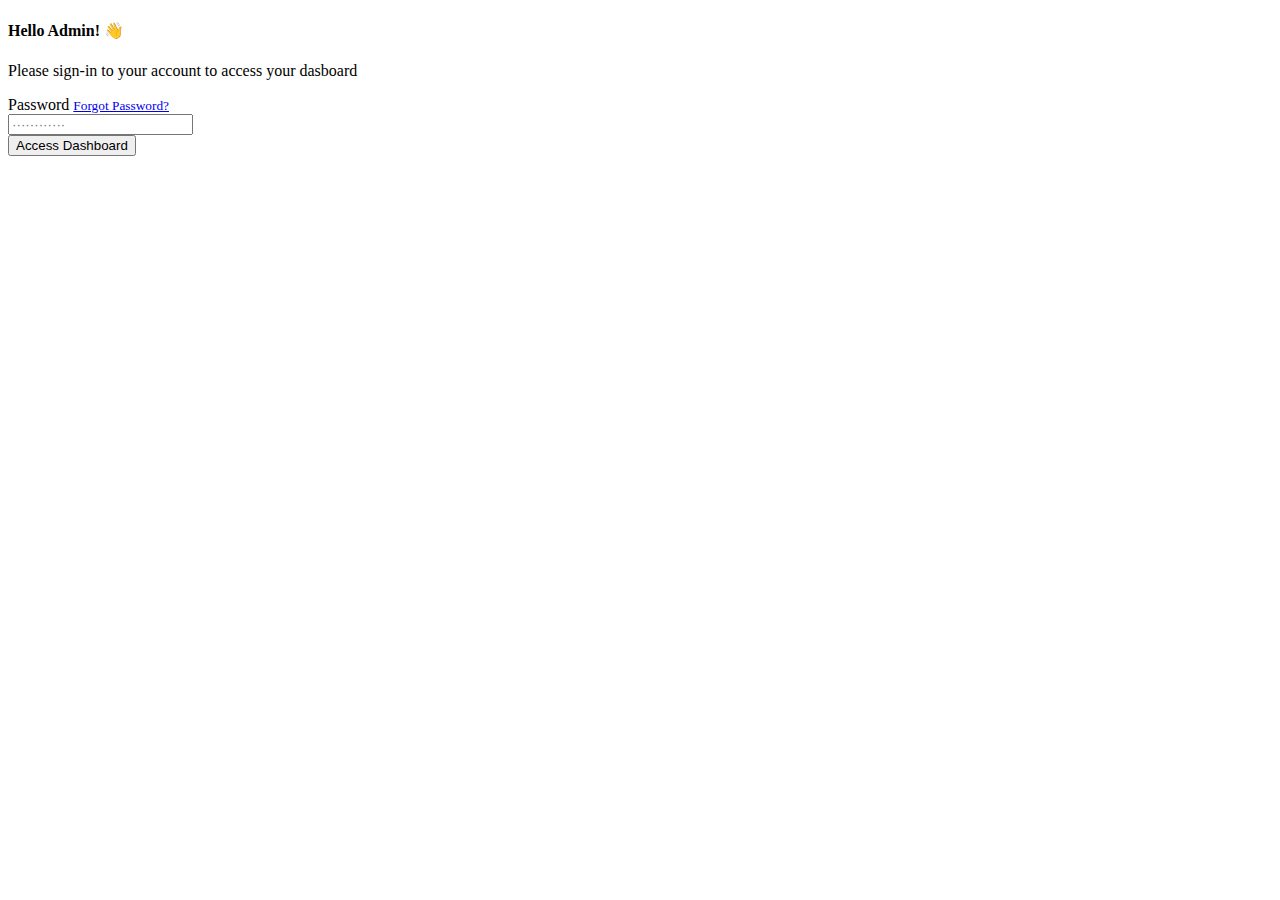
==== admin/dashboard.html @ 88a41751 "Added Admin Folder" ====
<!DOCTYPE html>
<html
  lang="en"
  class="light-style layout-menu-fixed"
  dir="ltr"
  data-theme="theme-default"
  data-assets-path="../assets/"
  data-template="vertical-menu-template-free"
>
  <head>
    <meta charset="utf-8" />
    <meta
      name="viewport"
      content="width=device-width, initial-scale=1.0, user-scalable=no, minimum-scale=1.0, maximum-scale=1.0"
    />

    <meta http-equiv="Cache-Control" content="no-cache, no-store, must-revalidate" />
    <meta http-equiv="Pragma" content="no-cache" />
    <meta http-equiv="Expires" content="0" />

    <title>Admin DashBoard | Omobaadebanjofoundation</title>

    <meta name="description" content="" />

    <!-- favicon -->
     <link rel="shortcut icon" href="favicon.ico" type="image/x-icon">

    <!-- Fonts -->
    <link rel="preconnect" href="https://fonts.googleapis.com" />
    <link rel="preconnect" href="https://fonts.gstatic.com" crossorigin />
    <link
      href="https://fonts.googleapis.com/css2?family=Public+Sans:ital,wght@0,300;0,400;0,500;0,600;0,700;1,300;1,400;1,500;1,600;1,700&display=swap"
      rel="stylesheet"
    />

    <!-- Icons. Uncomment required icon fonts -->
    <link rel="stylesheet" href="../assets/vendor/fonts/boxicons.css" />

    <!-- Core CSS -->
    <link rel="stylesheet" href="../assets/vendor/css/core.css" class="template-customizer-core-css" />
    <link rel="stylesheet" href="../assets/vendor/css/theme-default.css" class="template-customizer-theme-css" />
    <link rel="stylesheet" href="../assets/css/demo.css" />

    <!-- Vendors CSS -->
    <link rel="stylesheet" href="../assets/vendor/libs/perfect-scrollbar/perfect-scrollbar.css" />

    <link rel="stylesheet" href="../assets/vendor/libs/apex-charts/apex-charts.css" />

    <!-- Page CSS -->

    <!-- Helpers -->
    <script src="../assets/vendor/js/helpers.js"></script>
    <script src="../assets/js/config.js"></script>
    <!-- fontawesome -->
    <link rel="stylesheet" href="https://cdnjs.cloudflare.com/ajax/libs/font-awesome/6.6.0/css/all.min.css" integrity="sha512-Kc323vGBEqzTmouAECnVceyQqyqdsSiqLQISBL29aUW4U/M7pSPA/gEUZQqv1cwx4OnYxTxve5UMg5GT6L4JJg==" crossorigin="anonymous" referrerpolicy="no-referrer" />
  </head>

  <body>
    <!-- Layout wrapper -->
    <div class="layout-wrapper layout-content-navbar">
      <div class="layout-container">
        <!-- Menu -->

        <aside id="layout-menu" class="layout-menu menu-vertical menu bg-menu-theme">
          <div class="app-brand demo">
              <a href="index.html" class="app-brand-link">
                <i class="fa-solid fa-user-tie fs-4 mr-2"></i>
              <span class="app-brand-text demo menu-text fw-bolder ms-2">Admin</span>
            </a>

            <a href="javascript:void(0);" class="layout-menu-toggle menu-link text-large ms-auto d-block d-xl-none">
              <i class="bx bx-chevron-left bx-sm align-middle"></i>
            </a>
          </div>

          <div class="menu-inner-shadow"></div>

          <ul class="menu-inner py-1">
            <!-- Dashboard -->
            <li class="menu-item active">
              <a href="index.html" class="menu-link">
                <i class="menu-icon tf-icons bx bx-home-circle"></i>
                <div data-i18n="Analytics">Dashboard</div>
              </a>
            </li>

            <!-- Layouts -->
            <li class="menu-header small text-uppercase"><span class="menu-header-text">Applicants Data</span></li>
            <li class="menu-item">
              <a href="javascript:void(0);" class="menu-link menu-toggle">
                <i class="fa-solid fa-school menu-icon tf-icons"></i>
                <div data-i18n="Layouts">Sectors</div>
              </a>

              <ul class="menu-sub">
                <li class="menu-item">
                  <a href="./sectors/animal-rearing.html" class="menu-link">
                    <div data-i18n="Without menu">Animal Rearing</div>
                  </a>
                </li>
                <li class="menu-item">
                  <a href="./sectors/health.html" class="menu-link">
                    <div data-i18n="Without navbar">Health</div>
                  </a>
                </li>
                <li class="menu-item">
                  <a href="./sectors/plant-production.html" class="menu-link">
                    <div data-i18n="Container">Plant Production</div>
                  </a>
                </li>
                <li class="menu-item">
                  <a href="./sectors/post-graduate.html" class="menu-link">
                    <div data-i18n="Fluid">Postgraduate</div>
                  </a>
                </li>
                <li class="menu-item">
                  <a href="./sectors/primary.html" class="menu-link">
                    <div data-i18n="Fluid">Primary</div>
                  </a>
                </li>
                <li class="menu-item">
                  <a href="./sectors/secondary.html" class="menu-link">
                    <div data-i18n="Fluid">Secondary</div>
                  </a>
                </li>
                <li class="menu-item">
                  <a href="./sectors/ss3-coaching.html" class="menu-link">
                    <div data-i18n="Fluid">Ss3 coaching</div>
                  </a>
                </li>
                <li class="menu-item">
                  <a href="./sectors/university.html" class="menu-link">
                    <div data-i18n="Fluid">University</div>
                  </a>
                </li>
                <li class="menu-item">
                  <a href="./sectors/women-empowerement.html" class="menu-link">
                    <div data-i18n="Blank">Women Empowerement</div>
                  </a>
                </li>
              </ul>
            </li>
          </ul>
        </aside>
        <!-- / Menu -->

        <!-- Layout container -->
        <div class="layout-page">
          <!-- Navbar -->

          <nav
            class="layout-navbar container-xxl navbar navbar-expand-xl navbar-detached align-items-center bg-navbar-theme"
            id="layout-navbar"
          >
            <div class="layout-menu-toggle navbar-nav align-items-xl-center me-3 me-xl-0 d-xl-none">
              <a class="nav-item nav-link px-0 me-xl-4" href="javascript:void(0)">
                <i class="bx bx-menu bx-sm"></i>
              </a>
            </div>

            <div class="navbar-nav-right d-flex align-items-center" id="navbar-collapse">
              <!-- Search -->
              <div class="navbar-nav align-items-center">
                <div class="nav-item d-flex align-items-center">
                  <i class="bx bx-search fs-4 lh-0"></i>
                  <input
                    type="text"
                    class="form-control border-0 shadow-none"
                    placeholder="Search..."
                    aria-label="Search..."
                  />
                </div>
              </div>
              <!-- /Search -->

              <ul class="navbar-nav flex-row align-items-center ms-auto">
                <!-- User -->
                <li class="nav-item navbar-dropdown dropdown-user dropdown">
                  <a class="nav-link dropdown-toggle hide-arrow" href="javascript:void(0);" data-bs-toggle="dropdown">
                    <div class="avatar avatar-online">
                      <img src="../assets/img/avatars/1.png" alt class="w-px-40 h-auto rounded-circle" />
                    </div>
                  </a>
                  <ul class="dropdown-menu dropdown-menu-end">
                    <li>
                      <a class="dropdown-item" href="#">
                        <div class="d-flex">
                          <div class="flex-shrink-0 me-3">
                            <div class="avatar avatar-online">
                              <img src="../assets/img/avatars/1.png" alt class="w-px-40 h-auto rounded-circle" />
                            </div>
                          </div>
                          <div class="flex-grow-1">
                            <span class="fw-semibold d-block">John Doe</span>
                            <small class="text-muted">Admin</small>
                          </div>
                        </div>
                      </a>
                    </li>
                    <li>
                      <div class="dropdown-divider"></div>
                    </li>
                    <li>
                      <a class="dropdown-item" href="/login.html">
                        <i class="bx bx-power-off me-2"></i>
                        <span class="align-middle">Log Out</span>
                      </a>
                    </li>
                  </ul>
                </li>
                <!--/ User -->
              </ul>
            </div>
          </nav>

          <!-- / Navbar -->

          <!-- Content wrapper -->
          <div class="content-wrapper">
            <!-- Content -->
             <!-- alert -->
            <div
            class="bs-toast toast fade hide bg-primary"
            id="toast-alert"
            role="alert"
            aria-live="assertive"
            aria-atomic="true"
          >
            <div class="toast-header">
              <i class="bx bx-bell me-2"></i>
              <div class="me-auto fw-semibold">From DashBoard</div>
              <small>Now</small>
              <button type="button" class="btn-close" data-bs-dismiss="toast" aria-label="Close"></button>
            </div>
            <div class="toast-body">
              Check The left side of the dashboard. There, you will see a dropdown - 'Sectors' on the menu. Click on the dropdown and view the applicants data under your preferred sector.
            </div>
          </div>
          <!-- alert end -->
            <div class="container-xxl flex-grow-1 container-p-y">
              <div class="row">
                <div class="col-lg-8 mb-4 order-0">
                  <div class="card">
                    <div class="d-flex align-items-end row">
                      <div class="col-sm-7">
                        <div class="card-body">
                          <h5 class="card-title text-primary">Welcome Admin! 😃</h5>
                          <p class="mb-4">
                            Here is your <span class="fw-bold">Dashboard</span>. You can check all form data filled by the applicants from here. Do not loose your admin password.
                          </p>

                          <a href="javascript:;" class="btn btn-sm btn-outline-primary" onclick="document.getElementById('toast-alert').classList.add('show')">View Applicants Data</a>
                          <a href="javascript:;" class="btn btn-sm btn-outline-primary" onclick="window.location.reload()">Refresh Dashboard</a>
                        </div>
                      </div>
                      <div class="col-sm-5 text-center text-sm-left">
                        <div class="card-body pb-0 px-0 px-md-4">
                          <img
                            src="../assets/img/illustrations/man-with-laptop-light.png"
                            height="140"
                            alt="View Badge User"
                            data-app-dark-img="illustrations/man-with-laptop-dark.png"
                            data-app-light-img="illustrations/man-with-laptop-light.png"
                          />
                        </div>
                      </div>
                    </div>
                  </div>
                </div>

                <div class="col-lg-4 col-md-4 order-1">
                  <div class="row">
                    <div class="col-lg-6 col-md-12 col-6 mb-4">
                      <div class="card">
                        <div class="card-body">
                          <div class="card-title d-flex align-items-start justify-content-between">
                            <div class="avatar flex-shrink-0">
                                <i class="fa-solid fa-database fs-3 text-success"></i>
                            </div>

                          </div>
                          <span class="fw-semibold d-block mb-1">Postgraduate</span>
                          <h3 class="card-title mb-2" id="no-applicants-postgraduate"></h3>
                          <small class="text-success fw-semibold"><i class="bx bx-up-arrow-alt"></i> No of applicants</small>
                        </div>
                      </div>
                    </div>
                    <div class="col-lg-6 col-md-12 col-6 mb-4">
                      <div class="card">
                        <div class="card-body">
                          <div class="card-title d-flex align-items-start justify-content-between">
                            <div class="avatar flex-shrink-0">
                                <i class="fa-solid fa-database fs-3 text-primary"></i>
                            </div>

                          </div>
                          <span>University</span>
                          <h3 class="card-title text-nowrap mb-1" id="no-applicants-university"></h3>
                          <small class="text-success fw-semibold"><i class="bx bx-up-arrow-alt"></i> No of applicants</small>
                        </div>
                      </div>
                    </div>
                  </div>
                </div>
                <div class="col-12 col-md-8 col-lg-4 order-3 order-md-2">
                  <div class="row">
                    <div class="col-6 mb-4">
                      <div class="card">
                        <div class="card-body w-auto">
                          <div class="card-title d-flex align-items-start justify-content-between">
                            <div class="avatar flex-shrink-0">
                                <i class="fa-solid fa-database fs-3 text-warning"></i>
                            </div>

                          </div>
                          <span class="d-block mb-1 w-auto">Women Empowerement</span>
                          <h3 class="card-title text-nowrap mb-2" id="no-applicants-women"></h3>
                          <small class="text-success fw-semibold"><i class="bx bx-up-arrow-alt"></i> No of applicants</small>
                        </div>
                      </div>
                    </div>
                    <!-- start card -->
                    <div class="col-6 mb-4">
                      <div class="card">
                        <div class="card-body">
                          <div class="card-title d-flex align-items-start justify-content-between">
                            <div class="avatar flex-shrink-0">
                                <i class="fa-solid fa-database fs-3 text-info"></i>
                            </div>

                          </div>
                          <span class="fw-semibold d-block mb-1">Health</span>
                          <h3 class="card-title mb-2" id="no-applicants-health"></h3>
                          <small class="text-success fw-semibold"><i class="bx bx-up-arrow-alt"></i> No of applicants</small>
                        </div>
                      </div>
                    </div>
                    <!-- end card -->
              </div>

            </div>

            <!-- / Content -->
            <div class="content-backdrop fade"></div>
          </div>
          <!-- Content wrapper -->

          <!-- Bootstrap Dark Table -->
          <div class="card">
            <h5 class="card-header">No of Applicants / Sector</h5>
            <div class="table-responsive text-nowrap">
              <table class="table table-dark">
                <thead>
                  <tr>
                    <th>Sector</th>
                    <th>No. of Applicants</th>
                    <th>Actions</th>
                  </tr>
                </thead>
                <tbody class="table-border-bottom-0">
                  <tr>
                    <td><i class="fa-solid fa-paw"></i>  <strong>Animal Rearing</strong></td>
                    <td id="table-no-animal"></td>
                    <td>
                      <div class="dropdown">
                        <button type="button" class="btn p-0 dropdown-toggle hide-arrow" data-bs-toggle="dropdown">
                          <i class="bx bx-dots-vertical-rounded"></i>
                        </button>
                        <div class="dropdown-menu">
                          <a class="dropdown-item" href="./sectors/animal-rearing.html"
                            ><i class="bx bx-eye-alt me-1"></i> View</a
                          >
                        </div>
                      </div>
                    </td>
                  </tr>
                  <tr>
                    <td><i class="fa-solid fa-notes-medical"></i>  <strong>Health</strong></td>
                    <td id="table-no-health"></td>
                    <td>
                      <div class="dropdown">
                        <button type="button" class="btn p-0 dropdown-toggle hide-arrow" data-bs-toggle="dropdown">
                          <i class="bx bx-dots-vertical-rounded"></i>
                        </button>
                        <div class="dropdown-menu">
                          <a class="dropdown-item" href="./sectors/health.html"
                            ><i class="bx bx-eye-alt me-1"></i> View</a
                          >
                        </div>
                      </div>
                    </td>
                  </tr>
                  <tr>
                    <td><i class="fa-solid fa-notes-medical"></i>  <strong>Plant Production</strong></td>
                    <td id="table-no-plant"></td>
                    <td>
                      <div class="dropdown">
                        <button type="button" class="btn p-0 dropdown-toggle hide-arrow" data-bs-toggle="dropdown">
                          <i class="bx bx-dots-vertical-rounded"></i>
                        </button>
                        <div class="dropdown-menu">
                          <a class="dropdown-item" href="./sectors/plant-production.html"
                            ><i class="bx bx-eye-alt me-1"></i> View</a
                          >
                        </div>
                      </div>
                    </td>
                  </tr>
                  <tr>
                    <td><i class="fa-solid fa-graduation-cap"></i>  <strong>Post Graduate</strong></td>
                    <td id="table-no-post-graduate"></td>
                    <td>
                      <div class="dropdown">
                        <button type="button" class="btn p-0 dropdown-toggle hide-arrow" data-bs-toggle="dropdown">
                          <i class="bx bx-dots-vertical-rounded"></i>
                        </button>
                        <div class="dropdown-menu">
                          <a class="dropdown-item" href="./sectors/post-graduate.html"
                            ><i class="bx bx-eye-alt me-1"></i> View</a
                          >
                        </div>
                      </div>
                    </td>
                  </tr>
                  <tr>
                    <td><i class="fa-solid fa-children"></i>  <strong>Primary</strong></td>
                    <td id="table-no-primary"></td>
                    <td>
                      <div class="dropdown">
                        <button type="button" class="btn p-0 dropdown-toggle hide-arrow" data-bs-toggle="dropdown">
                          <i class="bx bx-dots-vertical-rounded"></i>
                        </button>
                        <div class="dropdown-menu">
                          <a class="dropdown-item" href="./sectors/primary.html"
                            ><i class="bx bx-eye-alt me-1"></i> View</a
                          >
                        </div>
                      </div>
                    </td>
                  </tr>
                  <tr>
                    <td><i class="fa-brands fa-black-tie"></i>  <strong>Secondary</strong></td>
                    <td id="table-no-secondary"></td>
                    <td>
                      <div class="dropdown">
                        <button type="button" class="btn p-0 dropdown-toggle hide-arrow" data-bs-toggle="dropdown">
                          <i class="bx bx-dots-vertical-rounded"></i>
                        </button>
                        <div class="dropdown-menu">
                          <a class="dropdown-item" href="./sectors/secondary.html"
                            ><i class="bx bx-eye-alt me-1"></i> View</a
                          >
                        </div>
                      </div>
                    </td>
                  </tr>
                  <tr>
                    <td><i class="fa-solid fa-chalkboard-user"></i>  <strong>ss3 Coaching</strong></td>
                    <td id="table-no-ss3"></td>
                    <td>
                      <div class="dropdown">
                        <button type="button" class="btn p-0 dropdown-toggle hide-arrow" data-bs-toggle="dropdown">
                          <i class="bx bx-dots-vertical-rounded"></i>
                        </button>
                        <div class="dropdown-menu">
                          <a class="dropdown-item" href="./sectors/ss3-coaching.html"
                            ><i class="bx bx-eye-alt me-1"></i> View</a
                          >
                        </div>
                      </div>
                    </td>
                  </tr>
                  <tr>
                    <td><i class="fa-brands fa-google-scholar"></i>  <strong>University</strong></td>
                    <td id="table-no-university"></td>
                    <td>
                      <div class="dropdown">
                        <button type="button" class="btn p-0 dropdown-toggle hide-arrow" data-bs-toggle="dropdown">
                          <i class="bx bx-dots-vertical-rounded"></i>
                        </button>
                        <div class="dropdown-menu">
                          <a class="dropdown-item" href="./sectors/university.html"
                            ><i class="bx bx-eye-alt me-1"></i> View</a
                          >
                        </div>
                      </div>
                    </td>
                  </tr>
                  <tr>
                    <td><i class="fa-solid fa-venus"></i>  <strong>Women Empowerement</strong></td>
                    <td id="table-no-women"></td>
                    <td>
                      <div class="dropdown">
                        <button type="button" class="btn p-0 dropdown-toggle hide-arrow" data-bs-toggle="dropdown">
                          <i class="bx bx-dots-vertical-rounded"></i>
                        </button>
                        <div class="dropdown-menu">
                          <a class="dropdown-item" href="./sectors/women-empowerement.html"
                            ><i class="bx bx-eye-alt me-1"></i> View</a
                          >
                        </div>
                      </div>
                    </td>
                  </tr>
                </tbody>
              </table>
            </div>
          </div>
          <!--/ Bootstrap Dark Table -->


              <!-- Responsive Table -->
              <!-- <div class="card">
                <h5 class="card-header">All Applicants</h5>
                <div class="table-responsive text-nowrap">
                  <table class="table">
                    <thead>
                      <tr class="text-nowrap">
                        <th>#</th>
                        <th>Name</th>
                        <th>Phone No</th>
                        <th>Address</th>
                        <th>Sector</th>
                        <th>Next of Kin</th>
                        <th>Instituition</th>
                        <th>Age</th>
                        <th>Reason for Application</th>
                        <th>Next of kin contact</th>
                      </tr>
                    </thead>
                    <tbody>
                      <tr>
                        <th scope="row">1</th>
                        <td>Table cell</td>
                        <td>Table cell</td>
                        <td>Table cell</td>
                        <td>Table cell</td>
                        <td>Table cell</td>
                        <td>Table cell</td>
                        <td>Table cell</td>
                        <td>Table cell</td>
                        <td>Table cell</td>
                      </tr>
                      <tr>
                        <th scope="row">2</th>
                        <td>Table cell</td>
                        <td>Table cell</td>
                        <td>Table cell</td>
                        <td>Table cell</td>
                        <td>Table cell</td>
                        <td>Table cell</td>
                        <td>Table cell</td>
                        <td>Table cell</td>
                        <td>Table cell</td>
                      </tr>
                      <tr>
                        <th scope="row">3</th>
                        <td>Table cell</td>
                        <td>Table cell</td>
                        <td>Table cell</td>
                        <td>Table cell</td>
                        <td>Table cell</td>
                        <td>Table cell</td>
                        <td>Table cell</td>
                        <td>Table cell</td>
                        <td>Table cell</td>
                      </tr>
                    </tbody>
                  </table>
                </div>
              </div> -->
              <!--/ Responsive Table -->
        </div>
        <!-- / Layout page -->

      </div>


      <!-- Overlay -->
      <div class="layout-overlay layout-menu-toggle"></div>
    </div>
    <!-- / Layout wrapper -->

    <!-- Core JS -->
    <!-- build:js assets/vendor/js/core.js -->
    <script src="../assets/vendor/libs/jquery/jquery.js"></script>
    <script src="../assets/vendor/libs/popper/popper.js"></script>
    <script src="../assets/vendor/js/bootstrap.js"></script>
    <script src="../assets/vendor/libs/perfect-scrollbar/perfect-scrollbar.js"></script>

    <script src="../assets/vendor/js/menu.js"></script>
    <!-- endbuild -->

    <!-- Vendors JS -->
    <script src="../assets/vendor/libs/apex-charts/apexcharts.js"></script>

    <!-- Main JS -->
    <script src="../assets/js/main.js"></script>

    <!-- Page JS -->
    <script src="../assets/js/dashboards-analytics.js"></script>

    <script async defer src="https://buttons.github.io/buttons.js"></script>
  </body>
<script>
    // authenticate
        window.onload = function() {

            const fetchNo = async (url,id) => {
                fetch(url, {
                    method: 'GET',
                    cache: 'no-cache',
                }).then(
                    res => {
                        return res.json()
                    }
                ).then(
                    json => {
                        document.getElementById(id).innerHTML = json.length
                    }
                ).catch(
                    err => console.error('error: ', console.log(err.message))
                )
            }

            // updare all dash no
            fetchNo('https://wonderchildforkids.com/oa-foundation/postgraduate/fetch_users.php','no-applicants-postgraduate')
            fetchNo('https://wonderchildforkids.com/oa-foundation/university/fetch_users.php','no-applicants-university')
            fetchNo('https://wonderchildforkids.com/oa-foundation/womenempowerment/fetch_users.php','no-applicants-women')
            fetchNo('https://wonderchildforkids.com/oa-foundation/health/fetch_users.php','no-applicants-health')

            // update all table no
            fetchNo('https://wonderchildforkids.com/oa-foundation/postgraduate/fetch_users.php','table-no-post-graduate')
            fetchNo('https://wonderchildforkids.com/oa-foundation/plantproduction/fetch_users.php','table-no-plant')
            fetchNo('https://wonderchildforkids.com/oa-foundation/health/fetch_users.php','table-no-health')
            fetchNo('https://wonderchildforkids.com/oa-foundation/animalrearing/fetch_users.php', 'table-no-animal')
            fetchNo('https://wonderchildforkids.com/oa-foundation/university/fetch_users.php','table-no-university')
            fetchNo('https://wonderchildforkids.com/oa-foundation/ss3coaching/fetch_users.php', 'table-no-ss3')
            fetchNo('https://wonderchildforkids.com/oa-foundation/secondary/fetch_users.php','table-no-secondary')
            fetchNo('https://wonderchildforkids.com/oa-foundation/primary/fetch_users.php','table-no-primary')
            fetchNo('https://wonderchildforkids.com/oa-foundation/womenempowerment/fetch_users.php', 'table-no-women')

            // get token with expiry
            function getItemWithExpiry(key) {
            const itemStr = localStorage.getItem(key);

            if (!itemStr) {
                return null;
            }

            const item = JSON.parse(itemStr);
            const now = new Date();

            // Check if the item has expired
            if (now.getTime() > item.expiry) {
                localStorage.removeItem(key); // Remove expired item
                return null;
            }

            return item.value;
            }

            const isAuthenticated = getItemWithExpiry('isAuthenticated');

        if (!isAuthenticated) {
            alert("Access denied. Please log in.");
            window.location.href = "login.html"; // Redirect to login if not authenticated
        }
        };
  </script>
</html>
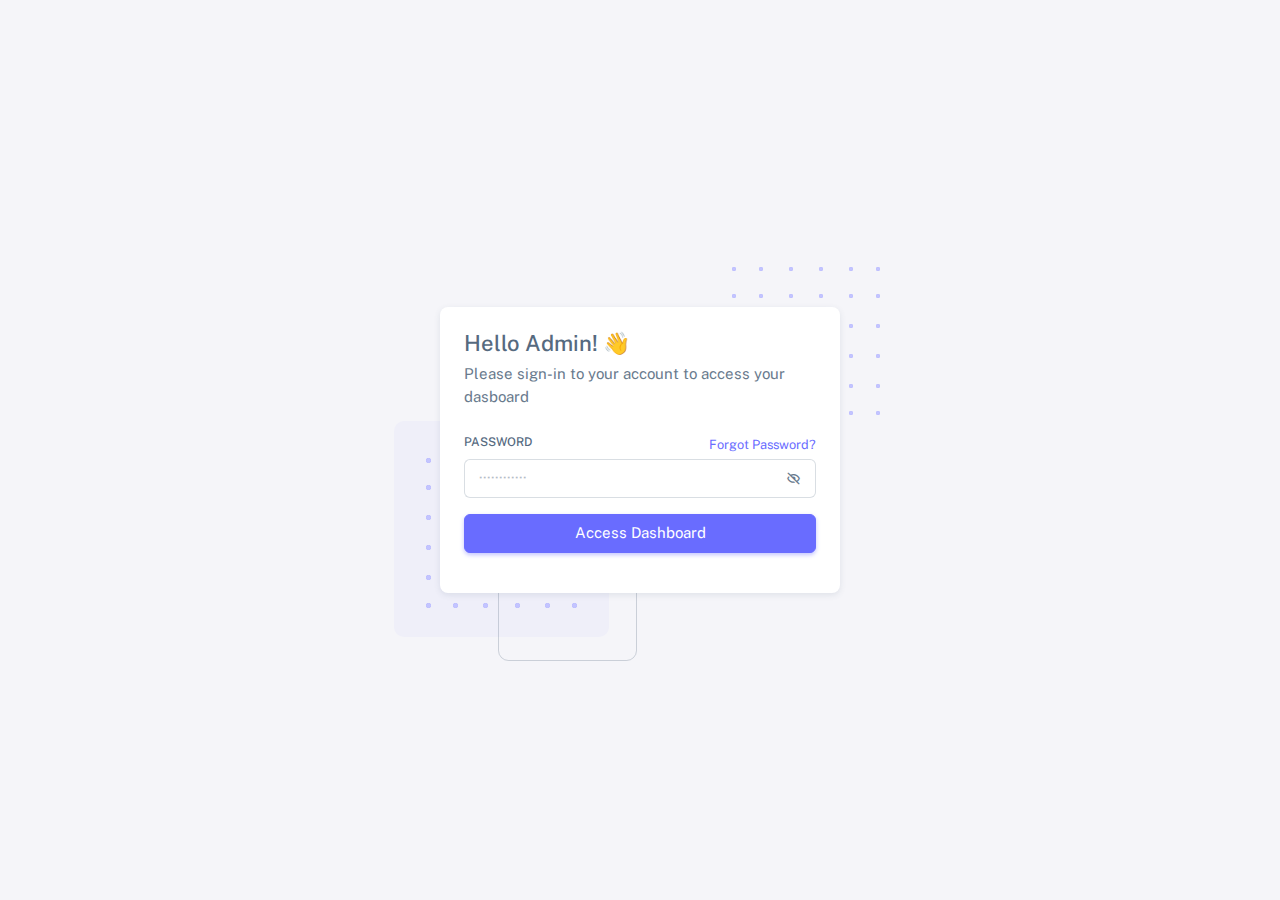
==== commit 2dbad82c: "corrected avatar directory" ====
--- a/admin/dashboard.html
+++ b/admin/dashboard.html
@@ -34,23 +34,23 @@
     />
 
     <!-- Icons. Uncomment required icon fonts -->
-    <link rel="stylesheet" href="../assets/vendor/fonts/boxicons.css" />
+    <link rel="stylesheet" href="./assets/vendor/fonts/boxicons.css" />
 
     <!-- Core CSS -->
-    <link rel="stylesheet" href="../assets/vendor/css/core.css" class="template-customizer-core-css" />
-    <link rel="stylesheet" href="../assets/vendor/css/theme-default.css" class="template-customizer-theme-css" />
-    <link rel="stylesheet" href="../assets/css/demo.css" />
+    <link rel="stylesheet" href="./assets/vendor/css/core.css" class="template-customizer-core-css" />
+    <link rel="stylesheet" href="./assets/vendor/css/theme-default.css" class="template-customizer-theme-css" />
+    <link rel="stylesheet" href="./assets/css/demo.css" />
 
     <!-- Vendors CSS -->
-    <link rel="stylesheet" href="../assets/vendor/libs/perfect-scrollbar/perfect-scrollbar.css" />
-
-    <link rel="stylesheet" href="../assets/vendor/libs/apex-charts/apex-charts.css" />
+    <link rel="stylesheet" href="./assets/vendor/libs/perfect-scrollbar/perfect-scrollbar.css" />
+
+    <link rel="stylesheet" href="./assets/vendor/libs/apex-charts/apex-charts.css" />
 
     <!-- Page CSS -->
 
     <!-- Helpers -->
-    <script src="../assets/vendor/js/helpers.js"></script>
-    <script src="../assets/js/config.js"></script>
+    <script src="./assets/vendor/js/helpers.js"></script>
+    <script src="./assets/js/config.js"></script>
     <!-- fontawesome -->
     <link rel="stylesheet" href="https://cdnjs.cloudflare.com/ajax/libs/font-awesome/6.6.0/css/all.min.css" integrity="sha512-Kc323vGBEqzTmouAECnVceyQqyqdsSiqLQISBL29aUW4U/M7pSPA/gEUZQqv1cwx4OnYxTxve5UMg5GT6L4JJg==" crossorigin="anonymous" referrerpolicy="no-referrer" />
   </head>
@@ -187,7 +187,7 @@
                         <div class="d-flex">
                           <div class="flex-shrink-0 me-3">
                             <div class="avatar avatar-online">
-                              <img src="../assets/img/avatars/1.png" alt class="w-px-40 h-auto rounded-circle" />
+                              <img src="./assets/img/avatars/1.png" alt class="w-px-40 h-auto rounded-circle" />
                             </div>
                           </div>
                           <div class="flex-grow-1">
@@ -256,7 +256,7 @@
                       <div class="col-sm-5 text-center text-sm-left">
                         <div class="card-body pb-0 px-0 px-md-4">
                           <img
-                            src="../assets/img/illustrations/man-with-laptop-light.png"
+                            src="./assets/img/illustrations/man-with-laptop-light.png"
                             height="140"
                             alt="View Badge User"
                             data-app-dark-img="illustrations/man-with-laptop-dark.png"
@@ -583,22 +583,22 @@
 
     <!-- Core JS -->
     <!-- build:js assets/vendor/js/core.js -->
-    <script src="../assets/vendor/libs/jquery/jquery.js"></script>
-    <script src="../assets/vendor/libs/popper/popper.js"></script>
-    <script src="../assets/vendor/js/bootstrap.js"></script>
-    <script src="../assets/vendor/libs/perfect-scrollbar/perfect-scrollbar.js"></script>
-
-    <script src="../assets/vendor/js/menu.js"></script>
+    <script src="./assets/vendor/libs/jquery/jquery.js"></script>
+    <script src="./assets/vendor/libs/popper/popper.js"></script>
+    <script src="./assets/vendor/js/bootstrap.js"></script>
+    <script src="./assets/vendor/libs/perfect-scrollbar/perfect-scrollbar.js"></script>
+
+    <script src="./assets/vendor/js/menu.js"></script>
     <!-- endbuild -->
 
     <!-- Vendors JS -->
-    <script src="../assets/vendor/libs/apex-charts/apexcharts.js"></script>
+    <script src="./assets/vendor/libs/apex-charts/apexcharts.js"></script>
 
     <!-- Main JS -->
-    <script src="../assets/js/main.js"></script>
+    <script src="./assets/js/main.js"></script>
 
     <!-- Page JS -->
-    <script src="../assets/js/dashboards-analytics.js"></script>
+    <script src="./assets/js/dashboards-analytics.js"></script>
 
     <script async defer src="https://buttons.github.io/buttons.js"></script>
   </body>
--- a/admin/assets/vendor/css/core.css
+++ b/admin/assets/vendor/css/core.css
@@ -0,0 +1,16643 @@
+@charset "UTF-8";
+:root {
+  --bs-blue: #007bff;
+  --bs-indigo: #6610f2;
+  --bs-purple: #696cff;
+  --bs-pink: #e83e8c;
+  --bs-red: #ff3e1d;
+  --bs-orange: #fd7e14;
+  --bs-yellow: #ffab00;
+  --bs-green: #71dd37;
+  --bs-teal: #20c997;
+  --bs-cyan: #03c3ec;
+  --bs-white: #fff;
+  --bs-gray: rgba(67, 89, 113, 0.6);
+  --bs-gray-dark: rgba(67, 89, 113, 0.8);
+  --bs-gray-25: rgba(67, 89, 113, 0.025);
+  --bs-gray-50: rgba(67, 89, 113, 0.05);
+  --bs-primary: #696cff;
+  --bs-secondary: #8592a3;
+  --bs-success: #71dd37;
+  --bs-info: #03c3ec;
+  --bs-warning: #ffab00;
+  --bs-danger: #ff3e1d;
+  --bs-light: #fcfdfd;
+  --bs-dark: #233446;
+  --bs-gray: rgba(67, 89, 113, 0.1);
+  --bs-primary-rgb: 105, 108, 255;
+  --bs-secondary-rgb: 133, 146, 163;
+  --bs-success-rgb: 113, 221, 55;
+  --bs-info-rgb: 3, 195, 236;
+  --bs-warning-rgb: 255, 171, 0;
+  --bs-danger-rgb: 255, 62, 29;
+  --bs-light-rgb: 252, 253, 253;
+  --bs-dark-rgb: 35, 52, 70;
+  --bs-gray-rgb: 67, 89, 113;
+  --bs-white-rgb: 255, 255, 255;
+  --bs-black-rgb: 67, 89, 113;
+  --bs-body-color-rgb: 105, 122, 141;
+  --bs-body-bg-rgb: 245, 245, 249;
+  --bs-font-sans-serif: "Public Sans", -apple-system, BlinkMacSystemFont, "Segoe UI", "Oxygen", "Ubuntu", "Cantarell", "Fira Sans", "Droid Sans", "Helvetica Neue", sans-serif;
+  --bs-font-monospace: "SFMono-Regular", Menlo, Monaco, Consolas, "Liberation Mono", "Courier New", monospace;
+  --bs-gradient: linear-gradient(180deg, rgba(255, 255, 255, 0.15), rgba(255, 255, 255, 0));
+  --bs-root-font-size: 16px;
+  --bs-body-font-family: var(--bs-font-sans-serif);
+  --bs-body-font-size: 0.9375rem;
+  --bs-body-font-weight: 400;
+  --bs-body-line-height: 1.53;
+  --bs-body-color: #697a8d;
+  --bs-body-bg: #f5f5f9;
+}
+
+*,
+*::before,
+*::after {
+  box-sizing: border-box;
+}
+
+:root {
+  font-size: var(--bs-root-font-size);
+}
+@media (prefers-reduced-motion: no-preference) {
+  :root {
+    scroll-behavior: smooth;
+  }
+}
+
+body {
+  margin: 0;
+  font-family: var(--bs-body-font-family);
+  font-size: var(--bs-body-font-size);
+  font-weight: var(--bs-body-font-weight);
+  line-height: var(--bs-body-line-height);
+  color: var(--bs-body-color);
+  text-align: var(--bs-body-text-align);
+  background-color: var(--bs-body-bg);
+  -webkit-text-size-adjust: 100%;
+  -webkit-tap-highlight-color: rgba(67, 89, 113, 0);
+}
+
+hr {
+  margin: 1rem 0;
+  color: #d9dee3;
+  background-color: currentColor;
+  border: 0;
+  opacity: 1;
+}
+
+hr:not([size]) {
+  height: 1px;
+}
+
+h6, .h6, h5, .h5, h4, .h4, h3, .h3, h2, .h2, h1, .h1 {
+  margin-top: 0;
+  margin-bottom: 1rem;
+  font-weight: 500;
+  line-height: 1.1;
+  color: #566a7f;
+}
+
+h1, .h1 {
+  font-size: calc(1.3625rem + 1.35vw);
+}
+@media (min-width: 1200px) {
+  h1, .h1 {
+    font-size: 2.375rem;
+  }
+}
+
+h2, .h2 {
+  font-size: calc(1.325rem + 0.9vw);
+}
+@media (min-width: 1200px) {
+  h2, .h2 {
+    font-size: 2rem;
+  }
+}
+
+h3, .h3 {
+  font-size: calc(1.2875rem + 0.45vw);
+}
+@media (min-width: 1200px) {
+  h3, .h3 {
+    font-size: 1.625rem;
+  }
+}
+
+h4, .h4 {
+  font-size: calc(1.2625rem + 0.15vw);
+}
+@media (min-width: 1200px) {
+  h4, .h4 {
+    font-size: 1.375rem;
+  }
+}
+
+h5, .h5 {
+  font-size: 1.125rem;
+}
+
+h6, .h6 {
+  font-size: 0.9375rem;
+}
+
+p {
+  margin-top: 0;
+  margin-bottom: 1rem;
+}
+
+abbr[title],
+abbr[data-bs-original-title] {
+  -webkit-text-decoration: underline dotted;
+          text-decoration: underline dotted;
+  cursor: help;
+  -webkit-text-decoration-skip-ink: none;
+          text-decoration-skip-ink: none;
+}
+
+address {
+  margin-bottom: 1rem;
+  font-style: normal;
+  line-height: inherit;
+}
+
+ol,
+ul {
+  padding-left: 2rem;
+}
+
+ol,
+ul,
+dl {
+  margin-top: 0;
+  margin-bottom: 1rem;
+}
+
+ol ol,
+ul ul,
+ol ul,
+ul ol {
+  margin-bottom: 0;
+}
+
+dt {
+  font-weight: 700;
+}
+
+dd {
+  margin-bottom: 0.5rem;
+  margin-left: 0;
+}
+
+blockquote {
+  margin: 0 0 1rem;
+}
+
+b,
+strong {
+  font-weight: 900;
+}
+
+small, .small {
+  font-size: 85%;
+}
+
+mark, .mark {
+  padding: 0.2em;
+  background-color: #fcf8e3;
+}
+
+sub,
+sup {
+  position: relative;
+  font-size: 0.75em;
+  line-height: 0;
+  vertical-align: baseline;
+}
+
+sub {
+  bottom: -0.25em;
+}
+
+sup {
+  top: -0.5em;
+}
+
+a {
+  color: #696cff;
+  text-decoration: none;
+}
+a:hover {
+  color: #5f61e6;
+}
+
+a:not([href]):not([class]), a:not([href]):not([class]):hover {
+  color: inherit;
+  text-decoration: none;
+}
+
+pre,
+code,
+kbd,
+samp {
+  font-family: var(--bs-font-monospace);
+  font-size: 1em;
+  direction: ltr /* rtl:ignore */;
+  unicode-bidi: bidi-override;
+}
+
+pre {
+  display: block;
+  margin-top: 0;
+  margin-bottom: 1rem;
+  overflow: auto;
+  font-size: 85%;
+}
+pre code {
+  font-size: inherit;
+  color: inherit;
+  word-break: normal;
+}
+
+code {
+  font-size: 85%;
+  color: #e83e8c;
+  word-wrap: break-word;
+}
+a > code {
+  color: inherit;
+}
+
+kbd {
+  padding: 0.2rem 0.4rem;
+  font-size: 85%;
+  color: #fff;
+  background-color: rgba(67, 89, 113, 0.9);
+  border-radius: 0.25rem;
+}
+kbd kbd {
+  padding: 0;
+  font-size: 1em;
+  font-weight: 700;
+}
+
+figure {
+  margin: 0 0 1rem;
+}
+
+img,
+svg {
+  vertical-align: middle;
+}
+
+table {
+  caption-side: bottom;
+  border-collapse: collapse;
+}
+
+caption {
+  padding-top: 0.625rem;
+  padding-bottom: 0.625rem;
+  color: #a1acb8;
+  text-align: left;
+}
+
+th {
+  font-weight: 600;
+  text-align: inherit;
+  text-align: -webkit-match-parent;
+}
+
+thead,
+tbody,
+tfoot,
+tr,
+td,
+th {
+  border-color: inherit;
+  border-style: solid;
+  border-width: 0;
+}
+
+label {
+  display: inline-block;
+}
+
+button {
+  border-radius: 0;
+}
+
+button:focus:not(:focus-visible) {
+  outline: 0;
+}
+
+input,
+button,
+select,
+optgroup,
+textarea {
+  margin: 0;
+  font-family: inherit;
+  font-size: inherit;
+  line-height: inherit;
+}
+
+button,
+select {
+  text-transform: none;
+}
+
+[role=button] {
+  cursor: pointer;
+}
+
+select {
+  word-wrap: normal;
+}
+select:disabled {
+  opacity: 1;
+}
+
+[list]::-webkit-calendar-picker-indicator {
+  display: none;
+}
+
+button,
+[type=button],
+[type=reset],
+[type=submit] {
+  -webkit-appearance: button;
+}
+button:not(:disabled),
+[type=button]:not(:disabled),
+[type=reset]:not(:disabled),
+[type=submit]:not(:disabled) {
+  cursor: pointer;
+}
+
+::-moz-focus-inner {
+  padding: 0;
+  border-style: none;
+}
+
+textarea {
+  resize: vertical;
+}
+
+fieldset {
+  min-width: 0;
+  padding: 0;
+  margin: 0;
+  border: 0;
+}
+
+legend {
+  float: left;
+  width: 100%;
+  padding: 0;
+  margin-bottom: 0.5rem;
+  font-size: calc(1.275rem + 0.3vw);
+  line-height: inherit;
+}
+@media (min-width: 1200px) {
+  legend {
+    font-size: 1.5rem;
+  }
+}
+legend + * {
+  clear: left;
+}
+
+::-webkit-datetime-edit-fields-wrapper,
+::-webkit-datetime-edit-text,
+::-webkit-datetime-edit-minute,
+::-webkit-datetime-edit-hour-field,
+::-webkit-datetime-edit-day-field,
+::-webkit-datetime-edit-month-field,
+::-webkit-datetime-edit-year-field {
+  padding: 0;
+}
+
+::-webkit-inner-spin-button {
+  height: auto;
+}
+
+[type=search] {
+  outline-offset: -2px;
+  -webkit-appearance: textfield;
+}
+
+/* rtl:raw:
+[type="tel"],
+[type="url"],
+[type="email"],
+[type="number"] {
+  direction: ltr;
+}
+*/
+::-webkit-search-decoration {
+  -webkit-appearance: none;
+}
+
+::-webkit-color-swatch-wrapper {
+  padding: 0;
+}
+
+::file-selector-button {
+  font: inherit;
+}
+
+::-webkit-file-upload-button {
+  font: inherit;
+  -webkit-appearance: button;
+}
+
+output {
+  display: inline-block;
+}
+
+iframe {
+  border: 0;
+}
+
+summary {
+  display: list-item;
+  cursor: pointer;
+}
+
+progress {
+  vertical-align: baseline;
+}
+
+[hidden] {
+  display: none !important;
+}
+
+.lead {
+  font-size: 1.0546875rem;
+  font-weight: 400;
+}
+
+.display-1 {
+  font-size: calc(1.525rem + 3.3vw);
+  font-weight: 500;
+  line-height: 1.1;
+}
+@media (min-width: 1200px) {
+  .display-1 {
+    font-size: 4rem;
+  }
+}
+
+.display-2 {
+  font-size: calc(1.475rem + 2.7vw);
+  font-weight: 500;
+  line-height: 1.1;
+}
+@media (min-width: 1200px) {
+  .display-2 {
+    font-size: 3.5rem;
+  }
+}
+
+.display-3 {
+  font-size: calc(1.425rem + 2.1vw);
+  font-weight: 500;
+  line-height: 1.1;
+}
+@media (min-width: 1200px) {
+  .display-3 {
+    font-size: 3rem;
+  }
+}
+
+.display-4 {
+  font-size: calc(1.375rem + 1.5vw);
+  font-weight: 500;
+  line-height: 1.1;
+}
+@media (min-width: 1200px) {
+  .display-4 {
+    font-size: 2.5rem;
+  }
+}
+
+.display-5 {
+  font-size: calc(1.325rem + 0.9vw);
+  font-weight: 500;
+  line-height: 1.1;
+}
+@media (min-width: 1200px) {
+  .display-5 {
+    font-size: 2rem;
+  }
+}
+
+.display-6 {
+  font-size: calc(1.275rem + 0.3vw);
+  font-weight: 500;
+  line-height: 1.1;
+}
+@media (min-width: 1200px) {
+  .display-6 {
+    font-size: 1.5rem;
+  }
+}
+
+.list-unstyled {
+  padding-left: 0;
+  list-style: none;
+}
+
+.list-inline {
+  padding-left: 0;
+  list-style: none;
+}
+
+.list-inline-item {
+  display: inline-block;
+}
+.list-inline-item:not(:last-child) {
+  margin-right: 0.5rem;
+}
+
+.initialism {
+  font-size: 85%;
+  text-transform: uppercase;
+}
+
+.blockquote {
+  margin-bottom: 1rem;
+  font-size: 1.0546875rem;
+}
+.blockquote > :last-child {
+  margin-bottom: 0;
+}
+
+.blockquote-footer {
+  margin-top: -1rem;
+  margin-bottom: 1rem;
+  font-size: 85%;
+  color: rgba(67, 89, 113, 0.6);
+}
+.blockquote-footer::before {
+  content: "— ";
+}
+
+.img-fluid {
+  max-width: 100%;
+  height: auto;
+}
+
+.img-thumbnail {
+  padding: 0;
+  background-color: transparent;
+  border: 0px solid rgba(67, 89, 113, 0.3);
+  border-radius: 0px;
+  max-width: 100%;
+  height: auto;
+}
+
+.figure {
+  display: inline-block;
+}
+
+.figure-img {
+  margin-bottom: 0.5rem;
+  line-height: 1;
+}
+
+.figure-caption {
+  font-size: 85%;
+  color: #a1acb8;
+}
+
+.container,
+.container-fluid,
+.container-xxl,
+.container-xl,
+.container-lg,
+.container-md,
+.container-sm {
+  width: 100%;
+  padding-right: var(--bs-gutter-x, 1.625rem);
+  padding-left: var(--bs-gutter-x, 1.625rem);
+  margin-right: auto;
+  margin-left: auto;
+}
+
+@media (min-width: 576px) {
+  .container-sm, .container {
+    max-width: 540px;
+  }
+}
+@media (min-width: 768px) {
+  .container-md, .container-sm, .container {
+    max-width: 720px;
+  }
+}
+@media (min-width: 992px) {
+  .container-lg, .container-md, .container-sm, .container {
+    max-width: 960px;
+  }
+}
+@media (min-width: 1200px) {
+  .container-xl, .container-lg, .container-md, .container-sm, .container {
+    max-width: 1140px;
+  }
+}
+@media (min-width: 1400px) {
+  .container-xxl, .container-xl, .container-lg, .container-md, .container-sm, .container {
+    max-width: 1440px;
+  }
+}
+.row {
+  --bs-gutter-x: 1.625rem;
+  --bs-gutter-y: 0;
+  display: flex;
+  flex-wrap: wrap;
+  margin-top: calc(-1 * var(--bs-gutter-y));
+  margin-right: calc(-0.5 * var(--bs-gutter-x));
+  margin-left: calc(-0.5 * var(--bs-gutter-x));
+}
+.row > * {
+  flex-shrink: 0;
+  width: 100%;
+  max-width: 100%;
+  padding-right: calc(var(--bs-gutter-x) * 0.5);
+  padding-left: calc(var(--bs-gutter-x) * 0.5);
+  margin-top: var(--bs-gutter-y);
+}
+
+.col {
+  flex: 1 0 0%;
+}
+
+.row-cols-auto > * {
+  flex: 0 0 auto;
+  width: auto;
+}
+
+.row-cols-1 > * {
+  flex: 0 0 auto;
+  width: 100%;
+}
+
+.row-cols-2 > * {
+  flex: 0 0 auto;
+  width: 50%;
+}
+
+.row-cols-3 > * {
+  flex: 0 0 auto;
+  width: 33.3333333333%;
+}
+
+.row-cols-4 > * {
+  flex: 0 0 auto;
+  width: 25%;
+}
+
+.row-cols-5 > * {
+  flex: 0 0 auto;
+  width: 20%;
+}
+
+.row-cols-6 > * {
+  flex: 0 0 auto;
+  width: 16.6666666667%;
+}
+
+.col-auto {
+  flex: 0 0 auto;
+  width: auto;
+}
+
+.col-1 {
+  flex: 0 0 auto;
+  width: 8.33333333%;
+}
+
+.col-2 {
+  flex: 0 0 auto;
+  width: 16.66666667%;
+}
+
+.col-3 {
+  flex: 0 0 auto;
+  width: 25%;
+}
+
+.col-4 {
+  flex: 0 0 auto;
+  width: 33.33333333%;
+}
+
+.col-5 {
+  flex: 0 0 auto;
+  width: 41.66666667%;
+}
+
+.col-6 {
+  flex: 0 0 auto;
+  width: 50%;
+}
+
+.col-7 {
+  flex: 0 0 auto;
+  width: 58.33333333%;
+}
+
+.col-8 {
+  flex: 0 0 auto;
+  width: 66.66666667%;
+}
+
+.col-9 {
+  flex: 0 0 auto;
+  width: 75%;
+}
+
+.col-10 {
+  flex: 0 0 auto;
+  width: 83.33333333%;
+}
+
+.col-11 {
+  flex: 0 0 auto;
+  width: 91.66666667%;
+}
+
+.col-12 {
+  flex: 0 0 auto;
+  width: 100%;
+}
+
+.offset-1 {
+  margin-left: 8.33333333%;
+}
+
+.offset-2 {
+  margin-left: 16.66666667%;
+}
+
+.offset-3 {
+  margin-left: 25%;
+}
+
+.offset-4 {
+  margin-left: 33.33333333%;
+}
+
+.offset-5 {
+  margin-left: 41.66666667%;
+}
+
+.offset-6 {
+  margin-left: 50%;
+}
+
+.offset-7 {
+  margin-left: 58.33333333%;
+}
+
+.offset-8 {
+  margin-left: 66.66666667%;
+}
+
+.offset-9 {
+  margin-left: 75%;
+}
+
+.offset-10 {
+  margin-left: 83.33333333%;
+}
+
+.offset-11 {
+  margin-left: 91.66666667%;
+}
+
+.g-0,
+.gx-0 {
+  --bs-gutter-x: 0;
+}
+
+.g-0,
+.gy-0 {
+  --bs-gutter-y: 0;
+}
+
+.g-1,
+.gx-1 {
+  --bs-gutter-x: 0.25rem;
+}
+
+.g-1,
+.gy-1 {
+  --bs-gutter-y: 0.25rem;
+}
+
+.g-2,
+.gx-2 {
+  --bs-gutter-x: 0.5rem;
+}
+
+.g-2,
+.gy-2 {
+  --bs-gutter-y: 0.5rem;
+}
+
+.g-3,
+.gx-3 {
+  --bs-gutter-x: 1rem;
+}
+
+.g-3,
+.gy-3 {
+  --bs-gutter-y: 1rem;
+}
+
+.g-4,
+.gx-4 {
+  --bs-gutter-x: 1.5rem;
+}
+
+.g-4,
+.gy-4 {
+  --bs-gutter-y: 1.5rem;
+}
+
+.g-5,
+.gx-5 {
+  --bs-gutter-x: 3rem;
+}
+
+.g-5,
+.gy-5 {
+  --bs-gutter-y: 3rem;
+}
+
+@media (min-width: 576px) {
+  .col-sm {
+    flex: 1 0 0%;
+  }
+
+  .row-cols-sm-auto > * {
+    flex: 0 0 auto;
+    width: auto;
+  }
+
+  .row-cols-sm-1 > * {
+    flex: 0 0 auto;
+    width: 100%;
+  }
+
+  .row-cols-sm-2 > * {
+    flex: 0 0 auto;
+    width: 50%;
+  }
+
+  .row-cols-sm-3 > * {
+    flex: 0 0 auto;
+    width: 33.3333333333%;
+  }
+
+  .row-cols-sm-4 > * {
+    flex: 0 0 auto;
+    width: 25%;
+  }
+
+  .row-cols-sm-5 > * {
+    flex: 0 0 auto;
+    width: 20%;
+  }
+
+  .row-cols-sm-6 > * {
+    flex: 0 0 auto;
+    width: 16.6666666667%;
+  }
+
+  .col-sm-auto {
+    flex: 0 0 auto;
+    width: auto;
+  }
+
+  .col-sm-1 {
+    flex: 0 0 auto;
+    width: 8.33333333%;
+  }
+
+  .col-sm-2 {
+    flex: 0 0 auto;
+    width: 16.66666667%;
+  }
+
+  .col-sm-3 {
+    flex: 0 0 auto;
+    width: 25%;
+  }
+
+  .col-sm-4 {
+    flex: 0 0 auto;
+    width: 33.33333333%;
+  }
+
+  .col-sm-5 {
+    flex: 0 0 auto;
+    width: 41.66666667%;
+  }
+
+  .col-sm-6 {
+    flex: 0 0 auto;
+    width: 50%;
+  }
+
+  .col-sm-7 {
+    flex: 0 0 auto;
+    width: 58.33333333%;
+  }
+
+  .col-sm-8 {
+    flex: 0 0 auto;
+    width: 66.66666667%;
+  }
+
+  .col-sm-9 {
+    flex: 0 0 auto;
+    width: 75%;
+  }
+
+  .col-sm-10 {
+    flex: 0 0 auto;
+    width: 83.33333333%;
+  }
+
+  .col-sm-11 {
+    flex: 0 0 auto;
+    width: 91.66666667%;
+  }
+
+  .col-sm-12 {
+    flex: 0 0 auto;
+    width: 100%;
+  }
+
+  .offset-sm-0 {
+    margin-left: 0;
+  }
+
+  .offset-sm-1 {
+    margin-left: 8.33333333%;
+  }
+
+  .offset-sm-2 {
+    margin-left: 16.66666667%;
+  }
+
+  .offset-sm-3 {
+    margin-left: 25%;
+  }
+
+  .offset-sm-4 {
+    margin-left: 33.33333333%;
+  }
+
+  .offset-sm-5 {
+    margin-left: 41.66666667%;
+  }
+
+  .offset-sm-6 {
+    margin-left: 50%;
+  }
+
+  .offset-sm-7 {
+    margin-left: 58.33333333%;
+  }
+
+  .offset-sm-8 {
+    margin-left: 66.66666667%;
+  }
+
+  .offset-sm-9 {
+    margin-left: 75%;
+  }
+
+  .offset-sm-10 {
+    margin-left: 83.33333333%;
+  }
+
+  .offset-sm-11 {
+    margin-left: 91.66666667%;
+  }
+
+  .g-sm-0,
+.gx-sm-0 {
+    --bs-gutter-x: 0;
+  }
+
+  .g-sm-0,
+.gy-sm-0 {
+    --bs-gutter-y: 0;
+  }
+
+  .g-sm-1,
+.gx-sm-1 {
+    --bs-gutter-x: 0.25rem;
+  }
+
+  .g-sm-1,
+.gy-sm-1 {
+    --bs-gutter-y: 0.25rem;
+  }
+
+  .g-sm-2,
+.gx-sm-2 {
+    --bs-gutter-x: 0.5rem;
+  }
+
+  .g-sm-2,
+.gy-sm-2 {
+    --bs-gutter-y: 0.5rem;
+  }
+
+  .g-sm-3,
+.gx-sm-3 {
+    --bs-gutter-x: 1rem;
+  }
+
+  .g-sm-3,
+.gy-sm-3 {
+    --bs-gutter-y: 1rem;
+  }
+
+  .g-sm-4,
+.gx-sm-4 {
+    --bs-gutter-x: 1.5rem;
+  }
+
+  .g-sm-4,
+.gy-sm-4 {
+    --bs-gutter-y: 1.5rem;
+  }
+
+  .g-sm-5,
+.gx-sm-5 {
+    --bs-gutter-x: 3rem;
+  }
+
+  .g-sm-5,
+.gy-sm-5 {
+    --bs-gutter-y: 3rem;
+  }
+}
+@media (min-width: 768px) {
+  .col-md {
+    flex: 1 0 0%;
+  }
+
+  .row-cols-md-auto > * {
+    flex: 0 0 auto;
+    width: auto;
+  }
+
+  .row-cols-md-1 > * {
+    flex: 0 0 auto;
+    width: 100%;
+  }
+
+  .row-cols-md-2 > * {
+    flex: 0 0 auto;
+    width: 50%;
+  }
+
+  .row-cols-md-3 > * {
+    flex: 0 0 auto;
+    width: 33.3333333333%;
+  }
+
+  .row-cols-md-4 > * {
+    flex: 0 0 auto;
+    width: 25%;
+  }
+
+  .row-cols-md-5 > * {
+    flex: 0 0 auto;
+    width: 20%;
+  }
+
+  .row-cols-md-6 > * {
+    flex: 0 0 auto;
+    width: 16.6666666667%;
+  }
+
+  .col-md-auto {
+    flex: 0 0 auto;
+    width: auto;
+  }
+
+  .col-md-1 {
+    flex: 0 0 auto;
+    width: 8.33333333%;
+  }
+
+  .col-md-2 {
+    flex: 0 0 auto;
+    width: 16.66666667%;
+  }
+
+  .col-md-3 {
+    flex: 0 0 auto;
+    width: 25%;
+  }
+
+  .col-md-4 {
+    flex: 0 0 auto;
+    width: 33.33333333%;
+  }
+
+  .col-md-5 {
+    flex: 0 0 auto;
+    width: 41.66666667%;
+  }
+
+  .col-md-6 {
+    flex: 0 0 auto;
+    width: 50%;
+  }
+
+  .col-md-7 {
+    flex: 0 0 auto;
+    width: 58.33333333%;
+  }
+
+  .col-md-8 {
+    flex: 0 0 auto;
+    width: 66.66666667%;
+  }
+
+  .col-md-9 {
+    flex: 0 0 auto;
+    width: 75%;
+  }
+
+  .col-md-10 {
+    flex: 0 0 auto;
+    width: 83.33333333%;
+  }
+
+  .col-md-11 {
+    flex: 0 0 auto;
+    width: 91.66666667%;
+  }
+
+  .col-md-12 {
+    flex: 0 0 auto;
+    width: 100%;
+  }
+
+  .offset-md-0 {
+    margin-left: 0;
+  }
+
+  .offset-md-1 {
+    margin-left: 8.33333333%;
+  }
+
+  .offset-md-2 {
+    margin-left: 16.66666667%;
+  }
+
+  .offset-md-3 {
+    margin-left: 25%;
+  }
+
+  .offset-md-4 {
+    margin-left: 33.33333333%;
+  }
+
+  .offset-md-5 {
+    margin-left: 41.66666667%;
+  }
+
+  .offset-md-6 {
+    margin-left: 50%;
+  }
+
+  .offset-md-7 {
+    margin-left: 58.33333333%;
+  }
+
+  .offset-md-8 {
+    margin-left: 66.66666667%;
+  }
+
+  .offset-md-9 {
+    margin-left: 75%;
+  }
+
+  .offset-md-10 {
+    margin-left: 83.33333333%;
+  }
+
+  .offset-md-11 {
+    margin-left: 91.66666667%;
+  }
+
+  .g-md-0,
+.gx-md-0 {
+    --bs-gutter-x: 0;
+  }
+
+  .g-md-0,
+.gy-md-0 {
+    --bs-gutter-y: 0;
+  }
+
+  .g-md-1,
+.gx-md-1 {
+    --bs-gutter-x: 0.25rem;
+  }
+
+  .g-md-1,
+.gy-md-1 {
+    --bs-gutter-y: 0.25rem;
+  }
+
+  .g-md-2,
+.gx-md-2 {
+    --bs-gutter-x: 0.5rem;
+  }
+
+  .g-md-2,
+.gy-md-2 {
+    --bs-gutter-y: 0.5rem;
+  }
+
+  .g-md-3,
+.gx-md-3 {
+    --bs-gutter-x: 1rem;
+  }
+
+  .g-md-3,
+.gy-md-3 {
+    --bs-gutter-y: 1rem;
+  }
+
+  .g-md-4,
+.gx-md-4 {
+    --bs-gutter-x: 1.5rem;
+  }
+
+  .g-md-4,
+.gy-md-4 {
+    --bs-gutter-y: 1.5rem;
+  }
+
+  .g-md-5,
+.gx-md-5 {
+    --bs-gutter-x: 3rem;
+  }
+
+  .g-md-5,
+.gy-md-5 {
+    --bs-gutter-y: 3rem;
+  }
+}
+@media (min-width: 992px) {
+  .col-lg {
+    flex: 1 0 0%;
+  }
+
+  .row-cols-lg-auto > * {
+    flex: 0 0 auto;
+    width: auto;
+  }
+
+  .row-cols-lg-1 > * {
+    flex: 0 0 auto;
+    width: 100%;
+  }
+
+  .row-cols-lg-2 > * {
+    flex: 0 0 auto;
+    width: 50%;
+  }
+
+  .row-cols-lg-3 > * {
+    flex: 0 0 auto;
+    width: 33.3333333333%;
+  }
+
+  .row-cols-lg-4 > * {
+    flex: 0 0 auto;
+    width: 25%;
+  }
+
+  .row-cols-lg-5 > * {
+    flex: 0 0 auto;
+    width: 20%;
+  }
+
+  .row-cols-lg-6 > * {
+    flex: 0 0 auto;
+    width: 16.6666666667%;
+  }
+
+  .col-lg-auto {
+    flex: 0 0 auto;
+    width: auto;
+  }
+
+  .col-lg-1 {
+    flex: 0 0 auto;
+    width: 8.33333333%;
+  }
+
+  .col-lg-2 {
+    flex: 0 0 auto;
+    width: 16.66666667%;
+  }
+
+  .col-lg-3 {
+    flex: 0 0 auto;
+    width: 25%;
+  }
+
+  .col-lg-4 {
+    flex: 0 0 auto;
+    width: 33.33333333%;
+  }
+
+  .col-lg-5 {
+    flex: 0 0 auto;
+    width: 41.66666667%;
+  }
+
+  .col-lg-6 {
+    flex: 0 0 auto;
+    width: 50%;
+  }
+
+  .col-lg-7 {
+    flex: 0 0 auto;
+    width: 58.33333333%;
+  }
+
+  .col-lg-8 {
+    flex: 0 0 auto;
+    width: 66.66666667%;
+  }
+
+  .col-lg-9 {
+    flex: 0 0 auto;
+    width: 75%;
+  }
+
+  .col-lg-10 {
+    flex: 0 0 auto;
+    width: 83.33333333%;
+  }
+
+  .col-lg-11 {
+    flex: 0 0 auto;
+    width: 91.66666667%;
+  }
+
+  .col-lg-12 {
+    flex: 0 0 auto;
+    width: 100%;
+  }
+
+  .offset-lg-0 {
+    margin-left: 0;
+  }
+
+  .offset-lg-1 {
+    margin-left: 8.33333333%;
+  }
+
+  .offset-lg-2 {
+    margin-left: 16.66666667%;
+  }
+
+  .offset-lg-3 {
+    margin-left: 25%;
+  }
+
+  .offset-lg-4 {
+    margin-left: 33.33333333%;
+  }
+
+  .offset-lg-5 {
+    margin-left: 41.66666667%;
+  }
+
+  .offset-lg-6 {
+    margin-left: 50%;
+  }
+
+  .offset-lg-7 {
+    margin-left: 58.33333333%;
+  }
+
+  .offset-lg-8 {
+    margin-left: 66.66666667%;
+  }
+
+  .offset-lg-9 {
+    margin-left: 75%;
+  }
+
+  .offset-lg-10 {
+    margin-left: 83.33333333%;
+  }
+
+  .offset-lg-11 {
+    margin-left: 91.66666667%;
+  }
+
+  .g-lg-0,
+.gx-lg-0 {
+    --bs-gutter-x: 0;
+  }
+
+  .g-lg-0,
+.gy-lg-0 {
+    --bs-gutter-y: 0;
+  }
+
+  .g-lg-1,
+.gx-lg-1 {
+    --bs-gutter-x: 0.25rem;
+  }
+
+  .g-lg-1,
+.gy-lg-1 {
+    --bs-gutter-y: 0.25rem;
+  }
+
+  .g-lg-2,
+.gx-lg-2 {
+    --bs-gutter-x: 0.5rem;
+  }
+
+  .g-lg-2,
+.gy-lg-2 {
+    --bs-gutter-y: 0.5rem;
+  }
+
+  .g-lg-3,
+.gx-lg-3 {
+    --bs-gutter-x: 1rem;
+  }
+
+  .g-lg-3,
+.gy-lg-3 {
+    --bs-gutter-y: 1rem;
+  }
+
+  .g-lg-4,
+.gx-lg-4 {
+    --bs-gutter-x: 1.5rem;
+  }
+
+  .g-lg-4,
+.gy-lg-4 {
+    --bs-gutter-y: 1.5rem;
+  }
+
+  .g-lg-5,
+.gx-lg-5 {
+    --bs-gutter-x: 3rem;
+  }
+
+  .g-lg-5,
+.gy-lg-5 {
+    --bs-gutter-y: 3rem;
+  }
+}
+@media (min-width: 1200px) {
+  .col-xl {
+    flex: 1 0 0%;
+  }
+
+  .row-cols-xl-auto > * {
+    flex: 0 0 auto;
+    width: auto;
+  }
+
+  .row-cols-xl-1 > * {
+    flex: 0 0 auto;
+    width: 100%;
+  }
+
+  .row-cols-xl-2 > * {
+    flex: 0 0 auto;
+    width: 50%;
+  }
+
+  .row-cols-xl-3 > * {
+    flex: 0 0 auto;
+    width: 33.3333333333%;
+  }
+
+  .row-cols-xl-4 > * {
+    flex: 0 0 auto;
+    width: 25%;
+  }
+
+  .row-cols-xl-5 > * {
+    flex: 0 0 auto;
+    width: 20%;
+  }
+
+  .row-cols-xl-6 > * {
+    flex: 0 0 auto;
+    width: 16.6666666667%;
+  }
+
+  .col-xl-auto {
+    flex: 0 0 auto;
+    width: auto;
+  }
+
+  .col-xl-1 {
+    flex: 0 0 auto;
+    width: 8.33333333%;
+  }
+
+  .col-xl-2 {
+    flex: 0 0 auto;
+    width: 16.66666667%;
+  }
+
+  .col-xl-3 {
+    flex: 0 0 auto;
+    width: 25%;
+  }
+
+  .col-xl-4 {
+    flex: 0 0 auto;
+    width: 33.33333333%;
+  }
+
+  .col-xl-5 {
+    flex: 0 0 auto;
+    width: 41.66666667%;
+  }
+
+  .col-xl-6 {
+    flex: 0 0 auto;
+    width: 50%;
+  }
+
+  .col-xl-7 {
+    flex: 0 0 auto;
+    width: 58.33333333%;
+  }
+
+  .col-xl-8 {
+    flex: 0 0 auto;
+    width: 66.66666667%;
+  }
+
+  .col-xl-9 {
+    flex: 0 0 auto;
+    width: 75%;
+  }
+
+  .col-xl-10 {
+    flex: 0 0 auto;
+    width: 83.33333333%;
+  }
+
+  .col-xl-11 {
+    flex: 0 0 auto;
+    width: 91.66666667%;
+  }
+
+  .col-xl-12 {
+    flex: 0 0 auto;
+    width: 100%;
+  }
+
+  .offset-xl-0 {
+    margin-left: 0;
+  }
+
+  .offset-xl-1 {
+    margin-left: 8.33333333%;
+  }
+
+  .offset-xl-2 {
+    margin-left: 16.66666667%;
+  }
+
+  .offset-xl-3 {
+    margin-left: 25%;
+  }
+
+  .offset-xl-4 {
+    margin-left: 33.33333333%;
+  }
+
+  .offset-xl-5 {
+    margin-left: 41.66666667%;
+  }
+
+  .offset-xl-6 {
+    margin-left: 50%;
+  }
+
+  .offset-xl-7 {
+    margin-left: 58.33333333%;
+  }
+
+  .offset-xl-8 {
+    margin-left: 66.66666667%;
+  }
+
+  .offset-xl-9 {
+    margin-left: 75%;
+  }
+
+  .offset-xl-10 {
+    margin-left: 83.33333333%;
+  }
+
+  .offset-xl-11 {
+    margin-left: 91.66666667%;
+  }
+
+  .g-xl-0,
+.gx-xl-0 {
+    --bs-gutter-x: 0;
+  }
+
+  .g-xl-0,
+.gy-xl-0 {
+    --bs-gutter-y: 0;
+  }
+
+  .g-xl-1,
+.gx-xl-1 {
+    --bs-gutter-x: 0.25rem;
+  }
+
+  .g-xl-1,
+.gy-xl-1 {
+    --bs-gutter-y: 0.25rem;
+  }
+
+  .g-xl-2,
+.gx-xl-2 {
+    --bs-gutter-x: 0.5rem;
+  }
+
+  .g-xl-2,
+.gy-xl-2 {
+    --bs-gutter-y: 0.5rem;
+  }
+
+  .g-xl-3,
+.gx-xl-3 {
+    --bs-gutter-x: 1rem;
+  }
+
+  .g-xl-3,
+.gy-xl-3 {
+    --bs-gutter-y: 1rem;
+  }
+
+  .g-xl-4,
+.gx-xl-4 {
+    --bs-gutter-x: 1.5rem;
+  }
+
+  .g-xl-4,
+.gy-xl-4 {
+    --bs-gutter-y: 1.5rem;
+  }
+
+  .g-xl-5,
+.gx-xl-5 {
+    --bs-gutter-x: 3rem;
+  }
+
+  .g-xl-5,
+.gy-xl-5 {
+    --bs-gutter-y: 3rem;
+  }
+}
+@media (min-width: 1400px) {
+  .col-xxl {
+    flex: 1 0 0%;
+  }
+
+  .row-cols-xxl-auto > * {
+    flex: 0 0 auto;
+    width: auto;
+  }
+
+  .row-cols-xxl-1 > * {
+    flex: 0 0 auto;
+    width: 100%;
+  }
+
+  .row-cols-xxl-2 > * {
+    flex: 0 0 auto;
+    width: 50%;
+  }
+
+  .row-cols-xxl-3 > * {
+    flex: 0 0 auto;
+    width: 33.3333333333%;
+  }
+
+  .row-cols-xxl-4 > * {
+    flex: 0 0 auto;
+    width: 25%;
+  }
+
+  .row-cols-xxl-5 > * {
+    flex: 0 0 auto;
+    width: 20%;
+  }
+
+  .row-cols-xxl-6 > * {
+    flex: 0 0 auto;
+    width: 16.6666666667%;
+  }
+
+  .col-xxl-auto {
+    flex: 0 0 auto;
+    width: auto;
+  }
+
+  .col-xxl-1 {
+    flex: 0 0 auto;
+    width: 8.33333333%;
+  }
+
+  .col-xxl-2 {
+    flex: 0 0 auto;
+    width: 16.66666667%;
+  }
+
+  .col-xxl-3 {
+    flex: 0 0 auto;
+    width: 25%;
+  }
+
+  .col-xxl-4 {
+    flex: 0 0 auto;
+    width: 33.33333333%;
+  }
+
+  .col-xxl-5 {
+    flex: 0 0 auto;
+    width: 41.66666667%;
+  }
+
+  .col-xxl-6 {
+    flex: 0 0 auto;
+    width: 50%;
+  }
+
+  .col-xxl-7 {
+    flex: 0 0 auto;
+    width: 58.33333333%;
+  }
+
+  .col-xxl-8 {
+    flex: 0 0 auto;
+    width: 66.66666667%;
+  }
+
+  .col-xxl-9 {
+    flex: 0 0 auto;
+    width: 75%;
+  }
+
+  .col-xxl-10 {
+    flex: 0 0 auto;
+    width: 83.33333333%;
+  }
+
+  .col-xxl-11 {
+    flex: 0 0 auto;
+    width: 91.66666667%;
+  }
+
+  .col-xxl-12 {
+    flex: 0 0 auto;
+    width: 100%;
+  }
+
+  .offset-xxl-0 {
+    margin-left: 0;
+  }
+
+  .offset-xxl-1 {
+    margin-left: 8.33333333%;
+  }
+
+  .offset-xxl-2 {
+    margin-left: 16.66666667%;
+  }
+
+  .offset-xxl-3 {
+    margin-left: 25%;
+  }
+
+  .offset-xxl-4 {
+    margin-left: 33.33333333%;
+  }
+
+  .offset-xxl-5 {
+    margin-left: 41.66666667%;
+  }
+
+  .offset-xxl-6 {
+    margin-left: 50%;
+  }
+
+  .offset-xxl-7 {
+    margin-left: 58.33333333%;
+  }
+
+  .offset-xxl-8 {
+    margin-left: 66.66666667%;
+  }
+
+  .offset-xxl-9 {
+    margin-left: 75%;
+  }
+
+  .offset-xxl-10 {
+    margin-left: 83.33333333%;
+  }
+
+  .offset-xxl-11 {
+    margin-left: 91.66666667%;
+  }
+
+  .g-xxl-0,
+.gx-xxl-0 {
+    --bs-gutter-x: 0;
+  }
+
+  .g-xxl-0,
+.gy-xxl-0 {
+    --bs-gutter-y: 0;
+  }
+
+  .g-xxl-1,
+.gx-xxl-1 {
+    --bs-gutter-x: 0.25rem;
+  }
+
+  .g-xxl-1,
+.gy-xxl-1 {
+    --bs-gutter-y: 0.25rem;
+  }
+
+  .g-xxl-2,
+.gx-xxl-2 {
+    --bs-gutter-x: 0.5rem;
+  }
+
+  .g-xxl-2,
+.gy-xxl-2 {
+    --bs-gutter-y: 0.5rem;
+  }
+
+  .g-xxl-3,
+.gx-xxl-3 {
+    --bs-gutter-x: 1rem;
+  }
+
+  .g-xxl-3,
+.gy-xxl-3 {
+    --bs-gutter-y: 1rem;
+  }
+
+  .g-xxl-4,
+.gx-xxl-4 {
+    --bs-gutter-x: 1.5rem;
+  }
+
+  .g-xxl-4,
+.gy-xxl-4 {
+    --bs-gutter-y: 1.5rem;
+  }
+
+  .g-xxl-5,
+.gx-xxl-5 {
+    --bs-gutter-x: 3rem;
+  }
+
+  .g-xxl-5,
+.gy-xxl-5 {
+    --bs-gutter-y: 3rem;
+  }
+}
+.table {
+  --bs-table-bg: transparent;
+  --bs-table-accent-bg: transparent;
+  --bs-table-striped-color: #697a8d;
+  --bs-table-striped-bg: #f9fafb;
+  --bs-table-active-color: #697a8d;
+  --bs-table-active-bg: rgba(67, 89, 113, 0.1);
+  --bs-table-hover-color: #697a8d;
+  --bs-table-hover-bg: rgba(67, 89, 113, 0.06);
+  width: 100%;
+  margin-bottom: 1rem;
+  color: #697a8d;
+  vertical-align: middle;
+  border-color: #d9dee3;
+}
+.table > :not(caption) > * > * {
+  padding: 0.625rem 1.25rem;
+  background-color: var(--bs-table-bg);
+  border-bottom-width: 1px;
+  box-shadow: inset 0 0 0 9999px var(--bs-table-accent-bg);
+}
+.table > tbody {
+  vertical-align: inherit;
+}
+.table > thead {
+  vertical-align: bottom;
+}
+.table > :not(:first-child) {
+  border-top: 2px solid #d9dee3;
+}
+
+.caption-top {
+  caption-side: top;
+}
+
+.table-sm > :not(caption) > * > * {
+  padding: 0.3125rem 0.625rem;
+}
+
+.table-bordered > :not(caption) > * {
+  border-width: 1px 0;
+}
+.table-bordered > :not(caption) > * > * {
+  border-width: 0 1px;
+}
+
+.table-borderless > :not(caption) > * > * {
+  border-bottom-width: 0;
+}
+.table-borderless > :not(:first-child) {
+  border-top-width: 0;
+}
+
+.table-striped > tbody > tr:nth-of-type(odd) > * {
+  --bs-table-accent-bg: var(--bs-table-striped-bg);
+  color: var(--bs-table-striped-color);
+}
+
+.table-active {
+  --bs-table-accent-bg: var(--bs-table-active-bg);
+  color: var(--bs-table-active-color);
+}
+
+.table-hover > tbody > tr:hover > * {
+  --bs-table-accent-bg: var(--bs-table-hover-bg);
+  color: var(--bs-table-hover-color);
+}
+
+.table-primary {
+  --bs-table-bg: #e1e2ff;
+  --bs-table-striped-bg: #dcdefb;
+  --bs-table-striped-color: #435971;
+  --bs-table-active-bg: #d1d4f1;
+  --bs-table-active-color: #435971;
+  --bs-table-hover-bg: #d8daf6;
+  --bs-table-hover-color: #435971;
+  color: #435971;
+  border-color: #d1d4f1;
+}
+
+.table-secondary {
+  --bs-table-bg: #e7e9ed;
+  --bs-table-striped-bg: #e2e5e9;
+  --bs-table-striped-color: #435971;
+  --bs-table-active-bg: #d7dbe1;
+  --bs-table-active-color: #435971;
+  --bs-table-hover-bg: #dde0e6;
+  --bs-table-hover-color: #435971;
+  color: #435971;
+  border-color: #d7dbe1;
+}
+
+.table-success {
+  --bs-table-bg: #e3f8d7;
+  --bs-table-striped-bg: #def3d4;
+  --bs-table-striped-color: #435971;
+  --bs-table-active-bg: #d3e8cd;
+  --bs-table-active-color: #435971;
+  --bs-table-hover-bg: #d9eed1;
+  --bs-table-hover-color: #435971;
+  color: #435971;
+  border-color: #d3e8cd;
+}
+
+.table-info {
+  --bs-table-bg: #cdf3fb;
+  --bs-table-striped-bg: #c9eef7;
+  --bs-table-striped-color: #435971;
+  --bs-table-active-bg: #bfe4ed;
+  --bs-table-active-color: #435971;
+  --bs-table-hover-bg: #c5eaf3;
+  --bs-table-hover-color: #435971;
+  color: #435971;
+  border-color: #bfe4ed;
+}
+
+.table-warning {
+  --bs-table-bg: #ffeecc;
+  --bs-table-striped-bg: #f9eac9;
+  --bs-table-striped-color: #435971;
+  --bs-table-active-bg: #ecdfc3;
+  --bs-table-active-color: #435971;
+  --bs-table-hover-bg: #f4e5c7;
+  --bs-table-hover-color: #435971;
+  color: #435971;
+  border-color: #ecdfc3;
+}
+
+.table-danger {
+  --bs-table-bg: #ffd8d2;
+  --bs-table-striped-bg: #f9d4cf;
+  --bs-table-striped-color: #435971;
+  --bs-table-active-bg: #eccbc8;
+  --bs-table-active-color: #435971;
+  --bs-table-hover-bg: #f4d0cc;
+  --bs-table-hover-color: #435971;
+  color: #435971;
+  border-color: #eccbc8;
+}
+
+.table-light {
+  --bs-table-bg: #fcfdfd;
+  --bs-table-striped-bg: #f6f8f9;
+  --bs-table-striped-color: #435971;
+  --bs-table-active-bg: #eaedef;
+  --bs-table-active-color: #435971;
+  --bs-table-hover-bg: #f1f3f5;
+  --bs-table-hover-color: #435971;
+  color: #435971;
+  border-color: #eaedef;
+}
+
+.table-dark {
+  --bs-table-bg: #233446;
+  --bs-table-striped-bg: #2a3a4c;
+  --bs-table-striped-color: #fff;
+  --bs-table-active-bg: #394859;
+  --bs-table-active-color: #fff;
+  --bs-table-hover-bg: #304051;
+  --bs-table-hover-color: #fff;
+  color: #fff;
+  border-color: #394859;
+}
+
+.table-responsive {
+  overflow-x: auto;
+  -webkit-overflow-scrolling: touch;
+}
+
+@media (max-width: 575.98px) {
+  .table-responsive-sm {
+    overflow-x: auto;
+    -webkit-overflow-scrolling: touch;
+  }
+}
+@media (max-width: 767.98px) {
+  .table-responsive-md {
+    overflow-x: auto;
+    -webkit-overflow-scrolling: touch;
+  }
+}
+@media (max-width: 991.98px) {
+  .table-responsive-lg {
+    overflow-x: auto;
+    -webkit-overflow-scrolling: touch;
+  }
+}
+@media (max-width: 1199.98px) {
+  .table-responsive-xl {
+    overflow-x: auto;
+    -webkit-overflow-scrolling: touch;
+  }
+}
+@media (max-width: 1399.98px) {
+  .table-responsive-xxl {
+    overflow-x: auto;
+    -webkit-overflow-scrolling: touch;
+  }
+}
+.form-label {
+  margin-bottom: 0.5rem;
+  font-size: 0.75rem;
+  font-weight: 500;
+  color: #566a7f;
+}
+
+.col-form-label {
+  padding-top: calc(0.4375rem + 1px);
+  padding-bottom: calc(0.4375rem + 1px);
+  margin-bottom: 0;
+  font-size: inherit;
+  font-weight: 500;
+  line-height: 1.53;
+  color: #566a7f;
+}
+
+.col-form-label-lg {
+  padding-top: calc(0.75rem + 1px);
+  padding-bottom: calc(0.75rem + 1px);
+  font-size: 1rem;
+}
+
+.col-form-label-sm {
+  padding-top: calc(0.25rem + 1px);
+  padding-bottom: calc(0.25rem + 1px);
+  font-size: 0.75rem;
+}
+
+.form-text {
+  margin-top: 0.3rem;
+  font-size: 85%;
+  color: #b4bdc6;
+}
+
+.form-control {
+  display: block;
+  width: 100%;
+  padding: 0.4375rem 0.875rem;
+  font-size: 0.9375rem;
+  font-weight: 400;
+  line-height: 1.53;
+  color: #697a8d;
+  background-color: #fff;
+  background-clip: padding-box;
+  border: 1px solid #d9dee3;
+  -webkit-appearance: none;
+     -moz-appearance: none;
+          appearance: none;
+  border-radius: 0.375rem;
+  transition: border-color 0.15s ease-in-out, box-shadow 0.15s ease-in-out;
+}
+@media (prefers-reduced-motion: reduce) {
+  .form-control {
+    transition: none;
+  }
+}
+.form-control[type=file] {
+  overflow: hidden;
+}
+.form-control[type=file]:not(:disabled):not([readonly]) {
+  cursor: pointer;
+}
+.form-control:focus {
+  color: #697a8d;
+  background-color: #fff;
+  border-color: rgba(249, 249, 255, 0.54);
+  outline: 0;
+  box-shadow: 0 0 0.25rem 0.05rem rgba(105, 108, 255, 0.1);
+}
+.form-control::-webkit-date-and-time-value {
+  height: 1.53em;
+}
+.form-control::-moz-placeholder {
+  color: #b4bdc6;
+  opacity: 1;
+}
+.form-control::placeholder {
+  color: #b4bdc6;
+  opacity: 1;
+}
+.form-control:disabled, .form-control[readonly] {
+  background-color: #eceef1;
+  opacity: 1;
+}
+.form-control::file-selector-button {
+  padding: 0.4375rem 0.875rem;
+  margin: -0.4375rem -0.875rem;
+  -webkit-margin-end: 0.875rem;
+          margin-inline-end: 0.875rem;
+  color: #697a8d;
+  background-color: #fff;
+  pointer-events: none;
+  border-color: inherit;
+  border-style: solid;
+  border-width: 0;
+  border-inline-end-width: 1px;
+  border-radius: 0;
+  transition: all 0.2s ease-in-out;
+}
+@media (prefers-reduced-motion: reduce) {
+  .form-control::file-selector-button {
+    transition: none;
+  }
+}
+.form-control:hover:not(:disabled):not([readonly])::file-selector-button {
+  background-color: #f2f2f2;
+}
+.form-control::-webkit-file-upload-button {
+  padding: 0.4375rem 0.875rem;
+  margin: -0.4375rem -0.875rem;
+  -webkit-margin-end: 0.875rem;
+          margin-inline-end: 0.875rem;
+  color: #697a8d;
+  background-color: #fff;
+  pointer-events: none;
+  border-color: inherit;
+  border-style: solid;
+  border-width: 0;
+  border-inline-end-width: 1px;
+  border-radius: 0;
+  -webkit-transition: all 0.2s ease-in-out;
+  transition: all 0.2s ease-in-out;
+}
+@media (prefers-reduced-motion: reduce) {
+  .form-control::-webkit-file-upload-button {
+    -webkit-transition: none;
+    transition: none;
+  }
+}
+.form-control:hover:not(:disabled):not([readonly])::-webkit-file-upload-button {
+  background-color: #f2f2f2;
+}
+
+.form-control-plaintext {
+  display: block;
+  width: 100%;
+  padding: 0.4375rem 0;
+  margin-bottom: 0;
+  line-height: 1.53;
+  color: #697a8d;
+  background-color: transparent;
+  border: solid transparent;
+  border-width: 1px 0;
+}
+.form-control-plaintext.form-control-sm, .form-control-plaintext.form-control-lg {
+  padding-right: 0;
+  padding-left: 0;
+}
+
+.form-control-sm {
+  min-height: calc(1.53em + 0.5rem + 2px);
+  padding: 0.25rem 0.625rem;
+  font-size: 0.75rem;
+  border-radius: 0.25rem;
+}
+.form-control-sm::file-selector-button {
+  padding: 0.25rem 0.625rem;
+  margin: -0.25rem -0.625rem;
+  -webkit-margin-end: 0.625rem;
+          margin-inline-end: 0.625rem;
+}
+.form-control-sm::-webkit-file-upload-button {
+  padding: 0.25rem 0.625rem;
+  margin: -0.25rem -0.625rem;
+  -webkit-margin-end: 0.625rem;
+          margin-inline-end: 0.625rem;
+}
+
+.form-control-lg {
+  min-height: calc(1.53em + 1.5rem + 2px);
+  padding: 0.75rem 1.25rem;
+  font-size: 1rem;
+  border-radius: 0.5rem;
+}
+.form-control-lg::file-selector-button {
+  padding: 0.75rem 1.25rem;
+  margin: -0.75rem -1.25rem;
+  -webkit-margin-end: 1.25rem;
+          margin-inline-end: 1.25rem;
+}
+.form-control-lg::-webkit-file-upload-button {
+  padding: 0.75rem 1.25rem;
+  margin: -0.75rem -1.25rem;
+  -webkit-margin-end: 1.25rem;
+          margin-inline-end: 1.25rem;
+}
+
+textarea.form-control {
+  min-height: calc(1.53em + 0.875rem + 2px);
+}
+textarea.form-control-sm {
+  min-height: calc(1.53em + 0.5rem + 2px);
+}
+textarea.form-control-lg {
+  min-height: calc(1.53em + 1.5rem + 2px);
+}
+
+.form-control-color {
+  width: 3rem;
+  height: auto;
+  padding: 0.4375rem;
+}
+.form-control-color:not(:disabled):not([readonly]) {
+  cursor: pointer;
+}
+.form-control-color::-moz-color-swatch {
+  height: 1.53em;
+  border-radius: 0.375rem;
+}
+.form-control-color::-webkit-color-swatch {
+  height: 1.53em;
+  border-radius: 0.375rem;
+}
+
+.form-select {
+  display: block;
+  width: 100%;
+  padding: 0.4375rem 1.875rem 0.4375rem 0.875rem;
+  -moz-padding-start: calc(0.875rem - 3px);
+  font-size: 0.9375rem;
+  font-weight: 400;
+  line-height: 1.53;
+  color: #697a8d;
+  background-color: #fff;
+  background-image: url("data:image/svg+xml,%3csvg xmlns='http://www.w3.org/2000/svg' viewBox='0 0 16 16'%3e%3cpath fill='none' stroke='rgba%2867, 89, 113, 0.6%29' stroke-linecap='round' stroke-linejoin='round' stroke-width='2' d='M2 5l6 6 6-6'/%3e%3c/svg%3e");
+  background-repeat: no-repeat;
+  background-position: right 0.875rem center;
+  background-size: 17px 12px;
+  border: 1px solid #d9dee3;
+  border-radius: 0.375rem;
+  transition: border-color 0.15s ease-in-out, box-shadow 0.15s ease-in-out;
+  -webkit-appearance: none;
+     -moz-appearance: none;
+          appearance: none;
+}
+@media (prefers-reduced-motion: reduce) {
+  .form-select {
+    transition: none;
+  }
+}
+.form-select:focus {
+  border-color: rgba(249, 249, 255, 0.54);
+  outline: 0;
+  box-shadow: 0 0 0.25rem 0.05rem rgba(105, 108, 255, 0.1);
+}
+.form-select[multiple], .form-select[size]:not([size="1"]) {
+  padding-right: 0.875rem;
+  background-image: none;
+}
+.form-select:disabled {
+  color: #697a8d;
+  background-color: #eceef1;
+}
+.form-select:-moz-focusring {
+  color: transparent;
+  text-shadow: 0 0 0 #697a8d;
+}
+
+.form-select-sm {
+  padding-top: 0.25rem;
+  padding-bottom: 0.25rem;
+  padding-left: 0.625rem;
+  font-size: 0.75rem;
+  border-radius: 0.25rem;
+}
+
+.form-select-lg {
+  padding-top: 0.75rem;
+  padding-bottom: 0.75rem;
+  padding-left: 1.25rem;
+  font-size: 1rem;
+  border-radius: 0.5rem;
+}
+
+.form-check {
+  display: block;
+  min-height: 1.434375rem;
+  padding-left: 1.7em;
+  margin-bottom: 0.125rem;
+}
+.form-check .form-check-input {
+  float: left;
+  margin-left: -1.7em;
+}
+
+.form-check-input {
+  width: 1.2em;
+  height: 1.2em;
+  margin-top: 0.165em;
+  vertical-align: top;
+  background-color: #fff;
+  background-repeat: no-repeat;
+  background-position: center;
+  background-size: contain;
+  border: 1px solid #d9dee3;
+  -webkit-appearance: none;
+     -moz-appearance: none;
+          appearance: none;
+  -webkit-print-color-adjust: exact;
+          color-adjust: exact;
+}
+.form-check-input[type=checkbox] {
+  border-radius: 0.25em;
+}
+.form-check-input[type=radio] {
+  border-radius: 50%;
+}
+.form-check-input:active {
+  filter: brightness(90%);
+}
+.form-check-input:focus {
+  border-color: rgba(249, 249, 255, 0.54);
+  outline: 0;
+  box-shadow: 0 0 0.25rem 0.05rem rgba(105, 108, 255, 0.1);
+}
+.form-check-input:checked {
+  background-color: rgba(105, 108, 255, 0.08);
+  border-color: rgba(105, 108, 255, 0.08);
+}
+.form-check-input:checked[type=checkbox] {
+  background-image: url("data:image/svg+xml,%3csvg xmlns='http://www.w3.org/2000/svg' viewBox='0 0 20 20'%3e%3cpath fill='none' stroke='%23fff' stroke-linecap='round' stroke-linejoin='round' stroke-width='2' d='M6 10l3 3l6-6'/%3e%3c/svg%3e");
+}
+.form-check-input:checked[type=radio] {
+  background-image: url("data:image/svg+xml,%3csvg xmlns='http://www.w3.org/2000/svg' viewBox='-4 -4 8 8'%3e%3ccircle r='1.5' fill='%23fff'/%3e%3c/svg%3e");
+}
+.form-check-input[type=checkbox]:indeterminate {
+  background-color: rgba(105, 108, 255, 0.08);
+  border-color: rgba(105, 108, 255, 0.08);
+  background-image: url("data:image/svg+xml,%3csvg xmlns='http://www.w3.org/2000/svg' viewBox='0 0 20 20'%3e%3cpath fill='none' stroke='%23fff' stroke-linecap='round' stroke-linejoin='round' stroke-width='2' d='M6 10h8'/%3e%3c/svg%3e");
+}
+.form-check-input:disabled {
+  pointer-events: none;
+  filter: none;
+  opacity: 0.5;
+}
+.form-check-input[disabled] ~ .form-check-label, .form-check-input:disabled ~ .form-check-label {
+  opacity: 0.5;
+}
+
+.form-switch {
+  padding-left: 2.5em;
+}
+.form-switch .form-check-input {
+  width: 2em;
+  margin-left: -2.5em;
+  background-image: url("data:image/svg+xml,%3csvg xmlns='http://www.w3.org/2000/svg' viewBox='-4 -4 8 8'%3e%3ccircle r='3' fill='rgba%2867, 89, 113, 0.3%29'/%3e%3c/svg%3e");
+  background-position: left center;
+  border-radius: 2em;
+  transition: background-position 0.15s ease-in-out;
+}
+@media (prefers-reduced-motion: reduce) {
+  .form-switch .form-check-input {
+    transition: none;
+  }
+}
+.form-switch .form-check-input:focus {
+  background-image: url("data:image/svg+xml,%3csvg xmlns='http://www.w3.org/2000/svg' viewBox='-4 -4 8 8'%3e%3ccircle r='3' fill='rgba%28249, 249, 255, 0.54%29'/%3e%3c/svg%3e");
+}
+.form-switch .form-check-input:checked {
+  background-position: right center;
+  background-image: url("data:image/svg+xml,%3csvg xmlns='http://www.w3.org/2000/svg' viewBox='-4 -4 8 8'%3e%3ccircle r='3' fill='%23fff'/%3e%3c/svg%3e");
+}
+
+.form-check-inline {
+  display: inline-block;
+  margin-right: 1rem;
+}
+
+.btn-check {
+  position: absolute;
+  clip: rect(0, 0, 0, 0);
+  pointer-events: none;
+}
+.btn-check[disabled] + .btn, .btn-check:disabled + .btn {
+  pointer-events: none;
+  filter: none;
+  opacity: 0.65;
+}
+
+.form-range {
+  width: 100%;
+  height: 0.975rem;
+  padding: 0;
+  background-color: transparent;
+  -webkit-appearance: none;
+     -moz-appearance: none;
+          appearance: none;
+}
+.form-range:focus {
+  outline: 0;
+}
+.form-range:focus::-webkit-slider-thumb {
+  box-shadow: 0 0 8px 0px rgba(67, 89, 113, 0.4);
+}
+.form-range:focus::-moz-range-thumb {
+  box-shadow: 0 0 8px 0px rgba(67, 89, 113, 0.4);
+}
+.form-range::-moz-focus-outer {
+  border: 0;
+}
+.form-range::-webkit-slider-thumb {
+  width: 0.875rem;
+  height: 0.875rem;
+  margin-top: -0.25rem;
+  background-color: #fff;
+  border: 0;
+  border-radius: 1rem;
+  -webkit-transition: background-color 0.15s ease-in-out, border-color 0.15s ease-in-out, box-shadow 0.15s ease-in-out;
+  transition: background-color 0.15s ease-in-out, border-color 0.15s ease-in-out, box-shadow 0.15s ease-in-out;
+  -webkit-appearance: none;
+          appearance: none;
+}
+@media (prefers-reduced-motion: reduce) {
+  .form-range::-webkit-slider-thumb {
+    -webkit-transition: none;
+    transition: none;
+  }
+}
+.form-range::-webkit-slider-thumb:active {
+  background-color: #fff;
+}
+.form-range::-webkit-slider-runnable-track {
+  width: 100%;
+  height: 0.375rem;
+  color: transparent;
+  cursor: pointer;
+  background-color: #eceef1;
+  border-color: transparent;
+  border-radius: 1rem;
+}
+.form-range::-moz-range-thumb {
+  width: 0.875rem;
+  height: 0.875rem;
+  background-color: #fff;
+  border: 0;
+  border-radius: 1rem;
+  -moz-transition: background-color 0.15s ease-in-out, border-color 0.15s ease-in-out, box-shadow 0.15s ease-in-out;
+  transition: background-color 0.15s ease-in-out, border-color 0.15s ease-in-out, box-shadow 0.15s ease-in-out;
+  -moz-appearance: none;
+       appearance: none;
+}
+@media (prefers-reduced-motion: reduce) {
+  .form-range::-moz-range-thumb {
+    -moz-transition: none;
+    transition: none;
+  }
+}
+.form-range::-moz-range-thumb:active {
+  background-color: #fff;
+}
+.form-range::-moz-range-track {
+  width: 100%;
+  height: 0.375rem;
+  color: transparent;
+  cursor: pointer;
+  background-color: #eceef1;
+  border-color: transparent;
+  border-radius: 1rem;
+}
+.form-range:disabled {
+  pointer-events: none;
+}
+.form-range:disabled::-webkit-slider-thumb {
+  background-color: #d9dee3;
+}
+.form-range:disabled::-moz-range-thumb {
+  background-color: #d9dee3;
+}
+
+.form-floating {
+  position: relative;
+}
+.form-floating > .form-control,
+.form-floating > .form-select {
+  height: calc(3.5rem + 2px);
+  line-height: 1.25;
+}
+.form-floating > label {
+  position: absolute;
+  top: 0;
+  left: 0;
+  height: 100%;
+  padding: 1rem 0.875rem;
+  pointer-events: none;
+  border: 1px solid transparent;
+  transform-origin: 0 0;
+  transition: opacity 0.2s ease-in-out, transform 0.2s ease-in-out;
+}
+@media (prefers-reduced-motion: reduce) {
+  .form-floating > label {
+    transition: none;
+  }
+}
+.form-floating > .form-control {
+  padding: 1rem 0.875rem;
+}
+.form-floating > .form-control::-moz-placeholder {
+  color: transparent;
+}
+.form-floating > .form-control::placeholder {
+  color: transparent;
+}
+.form-floating > .form-control:not(:-moz-placeholder-shown) {
+  padding-top: 1.625rem;
+  padding-bottom: 0.625rem;
+}
+.form-floating > .form-control:focus, .form-floating > .form-control:not(:placeholder-shown) {
+  padding-top: 1.625rem;
+  padding-bottom: 0.625rem;
+}
+.form-floating > .form-control:-webkit-autofill {
+  padding-top: 1.625rem;
+  padding-bottom: 0.625rem;
+}
+.form-floating > .form-select {
+  padding-top: 1.625rem;
+  padding-bottom: 0.625rem;
+}
+.form-floating > .form-control:not(:-moz-placeholder-shown) ~ label {
+  opacity: 0.75;
+  transform: scale(0.85) translateY(-0.5rem) translateX(0.15rem);
+}
+.form-floating > .form-control:focus ~ label,
+.form-floating > .form-control:not(:placeholder-shown) ~ label,
+.form-floating > .form-select ~ label {
+  opacity: 0.75;
+  transform: scale(0.85) translateY(-0.5rem) translateX(0.15rem);
+}
+.form-floating > .form-control:-webkit-autofill ~ label {
+  opacity: 0.75;
+  transform: scale(0.85) translateY(-0.5rem) translateX(0.15rem);
+}
+
+.input-group {
+  position: relative;
+  display: flex;
+  flex-wrap: wrap;
+  align-items: stretch;
+  width: 100%;
+}
+.input-group > .form-control,
+.input-group > .form-select {
+  position: relative;
+  flex: 1 1 auto;
+  width: 1%;
+  min-width: 0;
+}
+.input-group > .form-control:focus,
+.input-group > .form-select:focus {
+  z-index: 3;
+}
+.input-group .btn {
+  position: relative;
+  z-index: 2;
+}
+.input-group .btn:focus {
+  z-index: 3;
+}
+
+.input-group-text {
+  display: flex;
+  align-items: center;
+  padding: 0.4375rem 0.875rem;
+  font-size: 0.9375rem;
+  font-weight: 400;
+  line-height: 1.53;
+  color: #697a8d;
+  text-align: center;
+  white-space: nowrap;
+  background-color: #fff;
+  border: 1px solid #d9dee3;
+  border-radius: 0.375rem;
+}
+
+.input-group-lg > .form-control,
+.input-group-lg > .form-select,
+.input-group-lg > .input-group-text,
+.input-group-lg > .btn {
+  padding: 0.75rem 1.25rem;
+  font-size: 1rem;
+  border-radius: 0.5rem;
+}
+
+.input-group-sm > .form-control,
+.input-group-sm > .form-select,
+.input-group-sm > .input-group-text,
+.input-group-sm > .btn {
+  padding: 0.25rem 0.625rem;
+  font-size: 0.75rem;
+  border-radius: 0.25rem;
+}
+
+.input-group-lg > .form-select,
+.input-group-sm > .form-select {
+  padding-right: 2.75rem;
+}
+
+.input-group:not(.has-validation) > :not(:last-child):not(.dropdown-toggle):not(.dropdown-menu),
+.input-group:not(.has-validation) > .dropdown-toggle:nth-last-child(n+3) {
+  border-top-right-radius: 0;
+  border-bottom-right-radius: 0;
+}
+.input-group.has-validation > :nth-last-child(n+3):not(.dropdown-toggle):not(.dropdown-menu),
+.input-group.has-validation > .dropdown-toggle:nth-last-child(n+4) {
+  border-top-right-radius: 0;
+  border-bottom-right-radius: 0;
+}
+.input-group > :not(:first-child):not(.dropdown-menu):not(.valid-tooltip):not(.valid-feedback):not(.invalid-tooltip):not(.invalid-feedback) {
+  margin-left: -1px;
+  border-top-left-radius: 0;
+  border-bottom-left-radius: 0;
+}
+
+.btn {
+  display: inline-block;
+  font-weight: 400;
+  line-height: 1.53;
+  color: #697a8d;
+  text-align: center;
+  vertical-align: middle;
+  cursor: pointer;
+  -webkit-user-select: none;
+     -moz-user-select: none;
+          user-select: none;
+  background-color: transparent;
+  border: 1px solid transparent;
+  padding: 0.4375rem 1.25rem;
+  font-size: 0.9375rem;
+  border-radius: 0.375rem;
+  transition: all 0.2s ease-in-out;
+}
+@media (prefers-reduced-motion: reduce) {
+  .btn {
+    transition: none;
+  }
+}
+.btn:hover {
+  color: #697a8d;
+}
+.btn-check:focus + .btn, .btn:focus {
+  outline: 0;
+  box-shadow: none;
+}
+.btn:disabled, .btn.disabled, fieldset:disabled .btn {
+  pointer-events: none;
+  opacity: 0.65;
+}
+
+.btn-link {
+  font-weight: 400;
+  color: #696cff;
+  text-decoration: none;
+}
+.btn-link:hover {
+  color: #5f61e6;
+}
+.btn-link:disabled, .btn-link.disabled {
+  color: rgba(67, 89, 113, 0.6);
+}
+
+.btn-lg, .btn-group-lg > .btn {
+  padding: 0.75rem 1.5rem;
+  font-size: 1rem;
+  border-radius: 0.5rem;
+}
+
+.btn-sm, .btn-group-sm > .btn {
+  padding: 0.25rem 0.6875rem;
+  font-size: 0.75rem;
+  border-radius: 0.25rem;
+}
+
+.fade {
+  transition: opacity 0.15s linear;
+}
+@media (prefers-reduced-motion: reduce) {
+  .fade {
+    transition: none;
+  }
+}
+.fade:not(.show) {
+  opacity: 0;
+}
+
+.collapse:not(.show) {
+  display: none;
+}
+
+.collapsing {
+  height: 0;
+  overflow: hidden;
+  transition: height 0.35s ease;
+}
+@media (prefers-reduced-motion: reduce) {
+  .collapsing {
+    transition: none;
+  }
+}
+.collapsing.collapse-horizontal {
+  width: 0;
+  height: auto;
+  transition: width 0.35s ease;
+}
+@media (prefers-reduced-motion: reduce) {
+  .collapsing.collapse-horizontal {
+    transition: none;
+  }
+}
+
+.dropup,
+.dropend,
+.dropdown,
+.dropstart {
+  position: relative;
+}
+
+.dropdown-toggle {
+  white-space: nowrap;
+}
+.dropdown-toggle::after {
+  display: inline-block;
+  margin-left: 0.5em;
+  vertical-align: middle;
+  content: "";
+  margin-top: -0.28em;
+  width: 0.42em;
+  height: 0.42em;
+  border: 1px solid;
+  border-top: 0;
+  border-left: 0;
+  transform: rotate(45deg);
+}
+.dropdown-toggle:empty::after {
+  margin-left: 0;
+}
+
+.dropdown-menu {
+  position: absolute;
+  z-index: 1000;
+  display: none;
+  min-width: 12rem;
+  padding: 0.3125rem 0;
+  margin: 0;
+  font-size: 0.9375rem;
+  color: #697a8d;
+  text-align: left;
+  list-style: none;
+  background-color: #fff;
+  background-clip: padding-box;
+  border: 1px solid transparent;
+  border-radius: 0.375rem;
+}
+.dropdown-menu[data-bs-popper] {
+  top: 100%;
+  left: 0;
+  margin-top: 0.125rem;
+}
+
+.dropdown-menu-start {
+  --bs-position: start;
+}
+.dropdown-menu-start[data-bs-popper] {
+  right: auto;
+  left: 0;
+}
+
+.dropdown-menu-end {
+  --bs-position: end;
+}
+.dropdown-menu-end[data-bs-popper] {
+  right: 0;
+  left: auto;
+}
+
+@media (min-width: 576px) {
+  .dropdown-menu-sm-start {
+    --bs-position: start;
+  }
+  .dropdown-menu-sm-start[data-bs-popper] {
+    right: auto;
+    left: 0;
+  }
+
+  .dropdown-menu-sm-end {
+    --bs-position: end;
+  }
+  .dropdown-menu-sm-end[data-bs-popper] {
+    right: 0;
+    left: auto;
+  }
+}
+@media (min-width: 768px) {
+  .dropdown-menu-md-start {
+    --bs-position: start;
+  }
+  .dropdown-menu-md-start[data-bs-popper] {
+    right: auto;
+    left: 0;
+  }
+
+  .dropdown-menu-md-end {
+    --bs-position: end;
+  }
+  .dropdown-menu-md-end[data-bs-popper] {
+    right: 0;
+    left: auto;
+  }
+}
+@media (min-width: 992px) {
+  .dropdown-menu-lg-start {
+    --bs-position: start;
+  }
+  .dropdown-menu-lg-start[data-bs-popper] {
+    right: auto;
+    left: 0;
+  }
+
+  .dropdown-menu-lg-end {
+    --bs-position: end;
+  }
+  .dropdown-menu-lg-end[data-bs-popper] {
+    right: 0;
+    left: auto;
+  }
+}
+@media (min-width: 1200px) {
+  .dropdown-menu-xl-start {
+    --bs-position: start;
+  }
+  .dropdown-menu-xl-start[data-bs-popper] {
+    right: auto;
+    left: 0;
+  }
+
+  .dropdown-menu-xl-end {
+    --bs-position: end;
+  }
+  .dropdown-menu-xl-end[data-bs-popper] {
+    right: 0;
+    left: auto;
+  }
+}
+@media (min-width: 1400px) {
+  .dropdown-menu-xxl-start {
+    --bs-position: start;
+  }
+  .dropdown-menu-xxl-start[data-bs-popper] {
+    right: auto;
+    left: 0;
+  }
+
+  .dropdown-menu-xxl-end {
+    --bs-position: end;
+  }
+  .dropdown-menu-xxl-end[data-bs-popper] {
+    right: 0;
+    left: auto;
+  }
+}
+.dropup .dropdown-menu[data-bs-popper] {
+  top: auto;
+  bottom: 100%;
+  margin-top: 0;
+  margin-bottom: 0.125rem;
+}
+.dropup .dropdown-toggle::after {
+  display: inline-block;
+  margin-left: 0.5em;
+  vertical-align: middle;
+  content: "";
+  margin-top: 0;
+  width: 0.42em;
+  height: 0.42em;
+  border: 1px solid;
+  border-bottom: 0;
+  border-left: 0;
+  transform: rotate(-45deg);
+}
+.dropup .dropdown-toggle:empty::after {
+  margin-left: 0;
+}
+
+.dropend .dropdown-menu[data-bs-popper] {
+  top: 0;
+  right: auto;
+  left: 100%;
+  margin-top: 0;
+  margin-left: 0.125rem;
+}
+.dropend .dropdown-toggle::after {
+  display: inline-block;
+  margin-left: 0.5em;
+  vertical-align: middle;
+  content: "";
+  border-top: 0.42em solid transparent;
+  border-right: 0;
+  border-bottom: 0.42em solid transparent;
+  border-left: 0.42em solid;
+}
+.dropend .dropdown-toggle:empty::after {
+  margin-left: 0;
+}
+.dropend .dropdown-toggle::after {
+  vertical-align: 0;
+}
+
+.dropstart .dropdown-menu[data-bs-popper] {
+  top: 0;
+  right: 100%;
+  left: auto;
+  margin-top: 0;
+  margin-right: 0.125rem;
+}
+.dropstart .dropdown-toggle::after {
+  display: inline-block;
+  margin-left: 0.5em;
+  vertical-align: middle;
+  content: "";
+}
+.dropstart .dropdown-toggle::after {
+  display: none;
+}
+.dropstart .dropdown-toggle::before {
+  display: inline-block;
+  margin-right: 0.5em;
+  vertical-align: middle;
+  content: "";
+  border-top: 0.42em solid transparent;
+  border-right: 0.42em solid;
+  border-bottom: 0.42em solid transparent;
+}
+.dropstart .dropdown-toggle:empty::after {
+  margin-left: 0;
+}
+.dropstart .dropdown-toggle::before {
+  vertical-align: 0;
+}
+
+.dropdown-divider {
+  height: 0;
+  margin: 0.5rem 0;
+  overflow: hidden;
+  border-top: 1px solid #d9dee3;
+}
+
+.dropdown-item {
+  display: block;
+  width: 100%;
+  padding: 0.532rem 1.25rem;
+  clear: both;
+  font-weight: 400;
+  color: #697a8d;
+  text-align: inherit;
+  white-space: nowrap;
+  background-color: transparent;
+  border: 0;
+}
+.dropdown-item:hover, .dropdown-item:focus {
+  color: #5f6e7f;
+  background-color: rgba(67, 89, 113, 0.04);
+}
+.dropdown-item.active, .dropdown-item:active {
+  color: #fff;
+  text-decoration: none;
+  background-color: rgba(105, 108, 255, 0.08);
+}
+.dropdown-item.disabled, .dropdown-item:disabled {
+  color: #c7cdd4;
+  pointer-events: none;
+  background-color: transparent;
+}
+
+.dropdown-menu.show {
+  display: block;
+}
+
+.dropdown-header {
+  display: block;
+  padding: 0.532rem 1.25rem;
+  margin-bottom: 0;
+  font-size: 0.75rem;
+  color: #a1acb8;
+  white-space: nowrap;
+}
+
+.dropdown-item-text {
+  display: block;
+  padding: 0.532rem 1.25rem;
+  color: #697a8d;
+}
+
+.dropdown-menu-dark {
+  color: rgba(67, 89, 113, 0.3);
+  background-color: rgba(67, 89, 113, 0.8);
+  border-color: transparent;
+}
+.dropdown-menu-dark .dropdown-item {
+  color: rgba(67, 89, 113, 0.3);
+}
+.dropdown-menu-dark .dropdown-item:hover, .dropdown-menu-dark .dropdown-item:focus {
+  color: #fff;
+  background-color: rgba(255, 255, 255, 0.15);
+}
+.dropdown-menu-dark .dropdown-item.active, .dropdown-menu-dark .dropdown-item:active {
+  color: #fff;
+  background-color: rgba(105, 108, 255, 0.08);
+}
+.dropdown-menu-dark .dropdown-item.disabled, .dropdown-menu-dark .dropdown-item:disabled {
+  color: rgba(67, 89, 113, 0.5);
+}
+.dropdown-menu-dark .dropdown-divider {
+  border-color: #d9dee3;
+}
+.dropdown-menu-dark .dropdown-item-text {
+  color: rgba(67, 89, 113, 0.3);
+}
+.dropdown-menu-dark .dropdown-header {
+  color: rgba(67, 89, 113, 0.5);
+}
+
+.btn-group,
+.btn-group-vertical {
+  position: relative;
+  display: inline-flex;
+  vertical-align: middle;
+}
+.btn-group > .btn,
+.btn-group-vertical > .btn {
+  position: relative;
+  flex: 1 1 auto;
+}
+.btn-group > .btn-check:checked + .btn,
+.btn-group > .btn-check:focus + .btn,
+.btn-group > .btn:hover,
+.btn-group > .btn:focus,
+.btn-group > .btn:active,
+.btn-group > .btn.active,
+.btn-group-vertical > .btn-check:checked + .btn,
+.btn-group-vertical > .btn-check:focus + .btn,
+.btn-group-vertical > .btn:hover,
+.btn-group-vertical > .btn:focus,
+.btn-group-vertical > .btn:active,
+.btn-group-vertical > .btn.active {
+  z-index: 1;
+}
+
+.btn-toolbar {
+  display: flex;
+  flex-wrap: wrap;
+  justify-content: flex-start;
+}
+.btn-toolbar .input-group {
+  width: auto;
+}
+
+.btn-group > .btn:not(:first-child),
+.btn-group > .btn-group:not(:first-child) {
+  margin-left: -1px;
+}
+.btn-group > .btn:not(:last-child):not(.dropdown-toggle),
+.btn-group > .btn-group:not(:last-child) > .btn {
+  border-top-right-radius: 0;
+  border-bottom-right-radius: 0;
+}
+.btn-group > .btn:nth-child(n+3),
+.btn-group > :not(.btn-check) + .btn,
+.btn-group > .btn-group:not(:first-child) > .btn {
+  border-top-left-radius: 0;
+  border-bottom-left-radius: 0;
+}
+
+.dropdown-toggle-split {
+  padding-right: 0.9375rem;
+  padding-left: 0.9375rem;
+}
+.dropdown-toggle-split::after, .dropup .dropdown-toggle-split::after, .dropend .dropdown-toggle-split::after {
+  margin-left: 0;
+}
+.dropstart .dropdown-toggle-split::before {
+  margin-right: 0;
+}
+
+.btn-sm + .dropdown-toggle-split, .btn-group-sm > .btn + .dropdown-toggle-split {
+  padding-right: 0.515625rem;
+  padding-left: 0.515625rem;
+}
+
+.btn-lg + .dropdown-toggle-split, .btn-group-lg > .btn + .dropdown-toggle-split {
+  padding-right: 1.125rem;
+  padding-left: 1.125rem;
+}
+
+.btn-group-vertical {
+  flex-direction: column;
+  align-items: flex-start;
+  justify-content: center;
+}
+.btn-group-vertical > .btn,
+.btn-group-vertical > .btn-group {
+  width: 100%;
+}
+.btn-group-vertical > .btn:not(:first-child),
+.btn-group-vertical > .btn-group:not(:first-child) {
+  margin-top: -1px;
+}
+.btn-group-vertical > .btn:not(:last-child):not(.dropdown-toggle),
+.btn-group-vertical > .btn-group:not(:last-child) > .btn {
+  border-bottom-right-radius: 0;
+  border-bottom-left-radius: 0;
+}
+.btn-group-vertical > .btn ~ .btn,
+.btn-group-vertical > .btn-group:not(:first-child) > .btn {
+  border-top-left-radius: 0;
+  border-top-right-radius: 0;
+}
+
+.nav {
+  display: flex;
+  flex-wrap: wrap;
+  padding-left: 0;
+  margin-bottom: 0;
+  list-style: none;
+}
+
+.nav-link {
+  display: block;
+  padding: 0.5rem 1.25rem;
+  color: #8e9baa;
+  transition: color 0.15s ease-in-out, background-color 0.15s ease-in-out, border-color 0.15s ease-in-out;
+}
+@media (prefers-reduced-motion: reduce) {
+  .nav-link {
+    transition: none;
+  }
+}
+.nav-link:hover, .nav-link:focus {
+  color: #5f61e6;
+}
+.nav-link.disabled {
+  color: #c7cdd4;
+  pointer-events: none;
+  cursor: default;
+}
+
+.nav-tabs {
+  border-bottom: 1px solid #fff;
+}
+.nav-tabs .nav-link {
+  margin-bottom: -1px;
+  background: none;
+  border: 1px solid transparent;
+  border-top-left-radius: 0.375rem;
+  border-top-right-radius: 0.375rem;
+}
+.nav-tabs .nav-link:hover, .nav-tabs .nav-link:focus {
+  border-color: rgba(67, 89, 113, 0.1);
+  isolation: isolate;
+}
+.nav-tabs .nav-link.disabled {
+  color: #c7cdd4;
+  background-color: transparent;
+  border-color: transparent;
+}
+.nav-tabs .nav-link.active,
+.nav-tabs .nav-item.show .nav-link {
+  color: #697a8d;
+  background-color: #fff;
+  border-color: #fff;
+}
+.nav-tabs .dropdown-menu {
+  margin-top: -1px;
+  border-top-left-radius: 0;
+  border-top-right-radius: 0;
+}
+
+.nav-pills .nav-link {
+  background: none;
+  border: 0;
+  border-radius: 0.375rem;
+}
+.nav-pills .nav-link.active,
+.nav-pills .show > .nav-link {
+  color: #fff;
+  background-color: transparent;
+}
+
+.nav-fill > .nav-link,
+.nav-fill .nav-item {
+  flex: 1 1 auto;
+  text-align: center;
+}
+
+.nav-justified > .nav-link,
+.nav-justified .nav-item {
+  flex-basis: 0;
+  flex-grow: 1;
+  text-align: center;
+}
+
+.nav-fill .nav-item .nav-link,
+.nav-justified .nav-item .nav-link {
+  width: 100%;
+}
+
+.tab-content > .tab-pane {
+  display: none;
+}
+.tab-content > .active {
+  display: block;
+}
+
+.navbar {
+  position: relative;
+  display: flex;
+  flex-wrap: wrap;
+  align-items: center;
+  justify-content: space-between;
+  padding-top: 0.5rem;
+  padding-bottom: 0.5rem;
+}
+.navbar > .container,
+.navbar > .container-fluid,
+.navbar > .container-sm,
+.navbar > .container-md,
+.navbar > .container-lg,
+.navbar > .container-xl,
+.navbar > .container-xxl {
+  display: flex;
+  flex-wrap: inherit;
+  align-items: center;
+  justify-content: space-between;
+}
+.navbar-brand {
+  padding-top: 0.4521875rem;
+  padding-bottom: 0.4521875rem;
+  margin-right: 1rem;
+  font-size: 1rem;
+  white-space: nowrap;
+}
+.navbar-nav {
+  display: flex;
+  flex-direction: column;
+  padding-left: 0;
+  margin-bottom: 0;
+  list-style: none;
+}
+.navbar-nav .nav-link {
+  padding-right: 0;
+  padding-left: 0;
+}
+.navbar-nav .dropdown-menu {
+  position: static;
+}
+
+.navbar-text {
+  padding-top: 0.5rem;
+  padding-bottom: 0.5rem;
+}
+
+.navbar-collapse {
+  flex-basis: 100%;
+  flex-grow: 1;
+  align-items: center;
+}
+
+.navbar-toggler {
+  padding: 0 0;
+  font-size: 0.75rem;
+  line-height: 1;
+  background-color: transparent;
+  border: 1px solid transparent;
+  border-radius: 0.375rem;
+  transition: box-shadow 0.15s ease-in-out;
+}
+@media (prefers-reduced-motion: reduce) {
+  .navbar-toggler {
+    transition: none;
+  }
+}
+.navbar-toggler:hover {
+  text-decoration: none;
+}
+.navbar-toggler:focus {
+  text-decoration: none;
+  outline: 0;
+  box-shadow: 0 0 0 0.05rem;
+}
+
+.navbar-toggler-icon {
+  display: inline-block;
+  width: 1.5em;
+  height: 1.5em;
+  vertical-align: middle;
+  background-repeat: no-repeat;
+  background-position: center;
+  background-size: 100%;
+}
+
+.navbar-nav-scroll {
+  max-height: var(--bs-scroll-height, 75vh);
+  overflow-y: auto;
+}
+
+@media (min-width: 576px) {
+  .navbar-expand-sm {
+    flex-wrap: nowrap;
+    justify-content: flex-start;
+  }
+  .navbar-expand-sm .navbar-nav {
+    flex-direction: row;
+  }
+  .navbar-expand-sm .navbar-nav .dropdown-menu {
+    position: absolute;
+  }
+  .navbar-expand-sm .navbar-nav .nav-link {
+    padding-right: 0.5rem;
+    padding-left: 0.5rem;
+  }
+  .navbar-expand-sm .navbar-nav-scroll {
+    overflow: visible;
+  }
+  .navbar-expand-sm .navbar-collapse {
+    display: flex !important;
+    flex-basis: auto;
+  }
+  .navbar-expand-sm .navbar-toggler {
+    display: none;
+  }
+  .navbar-expand-sm .offcanvas-header {
+    display: none;
+  }
+  .navbar-expand-sm .offcanvas {
+    position: inherit;
+    bottom: 0;
+    z-index: 1000;
+    flex-grow: 1;
+    visibility: visible !important;
+    background-color: transparent;
+    border-right: 0;
+    border-left: 0;
+    transition: none;
+    transform: none;
+  }
+  .navbar-expand-sm .offcanvas-top,
+.navbar-expand-sm .offcanvas-bottom {
+    height: auto;
+    border-top: 0;
+    border-bottom: 0;
+  }
+  .navbar-expand-sm .offcanvas-body {
+    display: flex;
+    flex-grow: 0;
+    padding: 0;
+    overflow-y: visible;
+  }
+}
+@media (min-width: 768px) {
+  .navbar-expand-md {
+    flex-wrap: nowrap;
+    justify-content: flex-start;
+  }
+  .navbar-expand-md .navbar-nav {
+    flex-direction: row;
+  }
+  .navbar-expand-md .navbar-nav .dropdown-menu {
+    position: absolute;
+  }
+  .navbar-expand-md .navbar-nav .nav-link {
+    padding-right: 0.5rem;
+    padding-left: 0.5rem;
+  }
+  .navbar-expand-md .navbar-nav-scroll {
+    overflow: visible;
+  }
+  .navbar-expand-md .navbar-collapse {
+    display: flex !important;
+    flex-basis: auto;
+  }
+  .navbar-expand-md .navbar-toggler {
+    display: none;
+  }
+  .navbar-expand-md .offcanvas-header {
+    display: none;
+  }
+  .navbar-expand-md .offcanvas {
+    position: inherit;
+    bottom: 0;
+    z-index: 1000;
+    flex-grow: 1;
+    visibility: visible !important;
+    background-color: transparent;
+    border-right: 0;
+    border-left: 0;
+    transition: none;
+    transform: none;
+  }
+  .navbar-expand-md .offcanvas-top,
+.navbar-expand-md .offcanvas-bottom {
+    height: auto;
+    border-top: 0;
+    border-bottom: 0;
+  }
+  .navbar-expand-md .offcanvas-body {
+    display: flex;
+    flex-grow: 0;
+    padding: 0;
+    overflow-y: visible;
+  }
+}
+@media (min-width: 992px) {
+  .navbar-expand-lg {
+    flex-wrap: nowrap;
+    justify-content: flex-start;
+  }
+  .navbar-expand-lg .navbar-nav {
+    flex-direction: row;
+  }
+  .navbar-expand-lg .navbar-nav .dropdown-menu {
+    position: absolute;
+  }
+  .navbar-expand-lg .navbar-nav .nav-link {
+    padding-right: 0.5rem;
+    padding-left: 0.5rem;
+  }
+  .navbar-expand-lg .navbar-nav-scroll {
+    overflow: visible;
+  }
+  .navbar-expand-lg .navbar-collapse {
+    display: flex !important;
+    flex-basis: auto;
+  }
+  .navbar-expand-lg .navbar-toggler {
+    display: none;
+  }
+  .navbar-expand-lg .offcanvas-header {
+    display: none;
+  }
+  .navbar-expand-lg .offcanvas {
+    position: inherit;
+    bottom: 0;
+    z-index: 1000;
+    flex-grow: 1;
+    visibility: visible !important;
+    background-color: transparent;
+    border-right: 0;
+    border-left: 0;
+    transition: none;
+    transform: none;
+  }
+  .navbar-expand-lg .offcanvas-top,
+.navbar-expand-lg .offcanvas-bottom {
+    height: auto;
+    border-top: 0;
+    border-bottom: 0;
+  }
+  .navbar-expand-lg .offcanvas-body {
+    display: flex;
+    flex-grow: 0;
+    padding: 0;
+    overflow-y: visible;
+  }
+}
+@media (min-width: 1200px) {
+  .navbar-expand-xl {
+    flex-wrap: nowrap;
+    justify-content: flex-start;
+  }
+  .navbar-expand-xl .navbar-nav {
+    flex-direction: row;
+  }
+  .navbar-expand-xl .navbar-nav .dropdown-menu {
+    position: absolute;
+  }
+  .navbar-expand-xl .navbar-nav .nav-link {
+    padding-right: 0.5rem;
+    padding-left: 0.5rem;
+  }
+  .navbar-expand-xl .navbar-nav-scroll {
+    overflow: visible;
+  }
+  .navbar-expand-xl .navbar-collapse {
+    display: flex !important;
+    flex-basis: auto;
+  }
+  .navbar-expand-xl .navbar-toggler {
+    display: none;
+  }
+  .navbar-expand-xl .offcanvas-header {
+    display: none;
+  }
+  .navbar-expand-xl .offcanvas {
+    position: inherit;
+    bottom: 0;
+    z-index: 1000;
+    flex-grow: 1;
+    visibility: visible !important;
+    background-color: transparent;
+    border-right: 0;
+    border-left: 0;
+    transition: none;
+    transform: none;
+  }
+  .navbar-expand-xl .offcanvas-top,
+.navbar-expand-xl .offcanvas-bottom {
+    height: auto;
+    border-top: 0;
+    border-bottom: 0;
+  }
+  .navbar-expand-xl .offcanvas-body {
+    display: flex;
+    flex-grow: 0;
+    padding: 0;
+    overflow-y: visible;
+  }
+}
+@media (min-width: 1400px) {
+  .navbar-expand-xxl {
+    flex-wrap: nowrap;
+    justify-content: flex-start;
+  }
+  .navbar-expand-xxl .navbar-nav {
+    flex-direction: row;
+  }
+  .navbar-expand-xxl .navbar-nav .dropdown-menu {
+    position: absolute;
+  }
+  .navbar-expand-xxl .navbar-nav .nav-link {
+    padding-right: 0.5rem;
+    padding-left: 0.5rem;
+  }
+  .navbar-expand-xxl .navbar-nav-scroll {
+    overflow: visible;
+  }
+  .navbar-expand-xxl .navbar-collapse {
+    display: flex !important;
+    flex-basis: auto;
+  }
+  .navbar-expand-xxl .navbar-toggler {
+    display: none;
+  }
+  .navbar-expand-xxl .offcanvas-header {
+    display: none;
+  }
+  .navbar-expand-xxl .offcanvas {
+    position: inherit;
+    bottom: 0;
+    z-index: 1000;
+    flex-grow: 1;
+    visibility: visible !important;
+    background-color: transparent;
+    border-right: 0;
+    border-left: 0;
+    transition: none;
+    transform: none;
+  }
+  .navbar-expand-xxl .offcanvas-top,
+.navbar-expand-xxl .offcanvas-bottom {
+    height: auto;
+    border-top: 0;
+    border-bottom: 0;
+  }
+  .navbar-expand-xxl .offcanvas-body {
+    display: flex;
+    flex-grow: 0;
+    padding: 0;
+    overflow-y: visible;
+  }
+}
+.navbar-expand {
+  flex-wrap: nowrap;
+  justify-content: flex-start;
+}
+.navbar-expand .navbar-nav {
+  flex-direction: row;
+}
+.navbar-expand .navbar-nav .dropdown-menu {
+  position: absolute;
+}
+.navbar-expand .navbar-nav .nav-link {
+  padding-right: 0.5rem;
+  padding-left: 0.5rem;
+}
+.navbar-expand .navbar-nav-scroll {
+  overflow: visible;
+}
+.navbar-expand .navbar-collapse {
+  display: flex !important;
+  flex-basis: auto;
+}
+.navbar-expand .navbar-toggler {
+  display: none;
+}
+.navbar-expand .offcanvas-header {
+  display: none;
+}
+.navbar-expand .offcanvas {
+  position: inherit;
+  bottom: 0;
+  z-index: 1000;
+  flex-grow: 1;
+  visibility: visible !important;
+  background-color: transparent;
+  border-right: 0;
+  border-left: 0;
+  transition: none;
+  transform: none;
+}
+.navbar-expand .offcanvas-top,
+.navbar-expand .offcanvas-bottom {
+  height: auto;
+  border-top: 0;
+  border-bottom: 0;
+}
+.navbar-expand .offcanvas-body {
+  display: flex;
+  flex-grow: 0;
+  padding: 0;
+  overflow-y: visible;
+}
+
+.navbar-light .navbar-brand {
+  color: #697a8d;
+}
+.navbar-light .navbar-brand:hover, .navbar-light .navbar-brand:focus {
+  color: #697a8d;
+}
+.navbar-light .navbar-nav .nav-link {
+  color: rgba(67, 89, 113, 0.5);
+}
+.navbar-light .navbar-nav .nav-link:hover, .navbar-light .navbar-nav .nav-link:focus {
+  color: #697a8d;
+}
+.navbar-light .navbar-nav .nav-link.disabled {
+  color: rgba(67, 89, 113, 0.3);
+}
+.navbar-light .navbar-nav .show > .nav-link,
+.navbar-light .navbar-nav .nav-link.active {
+  color: #697a8d;
+}
+.navbar-light .navbar-toggler {
+  color: rgba(67, 89, 113, 0.5);
+  border-color: rgba(67, 89, 113, 0.06);
+}
+.navbar-light .navbar-toggler-icon {
+  background-image: url("data:image/svg+xml,%3Csvg width='14px' height='11px' viewBox='0 0 14 11' version='1.1' xmlns='http://www.w3.org/2000/svg' xmlns:xlink='http://www.w3.org/1999/xlink'%3E%3Cdefs%3E%3Cpath d='M0,0 L14,0 L14,1.75 L0,1.75 L0,0 Z M0,4.375 L14,4.375 L14,6.125 L0,6.125 L0,4.375 Z M0,8.75 L14,8.75 L14,10.5 L0,10.5 L0,8.75 Z' id='path-1'%3E%3C/path%3E%3C/defs%3E%3Cg id='💎-UI-Elements' stroke='none' stroke-width='1' fill='none' fill-rule='evenodd'%3E%3Cg id='12%29-Navbar' transform='translate%28-1174.000000, -1290.000000%29'%3E%3Cg id='Group' transform='translate%281174.000000, 1288.000000%29'%3E%3Cg id='Icon-Color' transform='translate%280.000000, 2.000000%29'%3E%3Cuse fill='rgba%2867, 89, 113, 0.5%29' xlink:href='%23path-1'%3E%3C/use%3E%3Cuse fill-opacity='0.1' fill='rgba%2867, 89, 113, 0.5%29' xlink:href='%23path-1'%3E%3C/use%3E%3C/g%3E%3C/g%3E%3C/g%3E%3C/g%3E%3C/svg%3E");
+}
+.navbar-light .navbar-text {
+  color: rgba(67, 89, 113, 0.5);
+}
+.navbar-light .navbar-text a,
+.navbar-light .navbar-text a:hover,
+.navbar-light .navbar-text a:focus {
+  color: #697a8d;
+}
+
+.navbar-dark .navbar-brand {
+  color: #fff;
+}
+.navbar-dark .navbar-brand:hover, .navbar-dark .navbar-brand:focus {
+  color: #fff;
+}
+.navbar-dark .navbar-nav .nav-link {
+  color: rgba(255, 255, 255, 0.8);
+}
+.navbar-dark .navbar-nav .nav-link:hover, .navbar-dark .navbar-nav .nav-link:focus {
+  color: #fff;
+}
+.navbar-dark .navbar-nav .nav-link.disabled {
+  color: rgba(255, 255, 255, 0.4);
+}
+.navbar-dark .navbar-nav .show > .nav-link,
+.navbar-dark .navbar-nav .nav-link.active {
+  color: #fff;
+}
+.navbar-dark .navbar-toggler {
+  color: rgba(255, 255, 255, 0.8);
+  border-color: rgba(255, 255, 255, 0.1);
+}
+.navbar-dark .navbar-toggler-icon {
+  background-image: url("data:image/svg+xml,%3Csvg width='14px' height='11px' viewBox='0 0 14 11' version='1.1' xmlns='http://www.w3.org/2000/svg' xmlns:xlink='http://www.w3.org/1999/xlink'%3E%3Cdefs%3E%3Cpath d='M0,0 L14,0 L14,1.75 L0,1.75 L0,0 Z M0,4.375 L14,4.375 L14,6.125 L0,6.125 L0,4.375 Z M0,8.75 L14,8.75 L14,10.5 L0,10.5 L0,8.75 Z' id='path-1'%3E%3C/path%3E%3C/defs%3E%3Cg id='💎-UI-Elements' stroke='none' stroke-width='1' fill='none' fill-rule='evenodd'%3E%3Cg id='12%29-Navbar' transform='translate%28-1174.000000, -1290.000000%29'%3E%3Cg id='Group' transform='translate%281174.000000, 1288.000000%29'%3E%3Cg id='Icon-Color' transform='translate%280.000000, 2.000000%29'%3E%3Cuse fill='rgba%28255, 255, 255, 0.8%29' xlink:href='%23path-1'%3E%3C/use%3E%3Cuse fill-opacity='0.1' fill='rgba%28255, 255, 255, 0.8%29' xlink:href='%23path-1'%3E%3C/use%3E%3C/g%3E%3C/g%3E%3C/g%3E%3C/g%3E%3C/svg%3E");
+}
+.navbar-dark .navbar-text {
+  color: rgba(255, 255, 255, 0.8);
+}
+.navbar-dark .navbar-text a,
+.navbar-dark .navbar-text a:hover,
+.navbar-dark .navbar-text a:focus {
+  color: #fff;
+}
+
+.card {
+  position: relative;
+  display: flex;
+  flex-direction: column;
+  min-width: 0;
+  word-wrap: break-word;
+  background-color: #fff;
+  background-clip: border-box;
+  border: 0 solid #d9dee3;
+  border-radius: 0.5rem;
+}
+.card > hr {
+  margin-right: 0;
+  margin-left: 0;
+}
+.card > .list-group {
+  border-top: inherit;
+  border-bottom: inherit;
+}
+.card > .list-group:first-child {
+  border-top-width: 0;
+  border-top-left-radius: 0.5rem;
+  border-top-right-radius: 0.5rem;
+}
+.card > .list-group:last-child {
+  border-bottom-width: 0;
+  border-bottom-right-radius: 0.5rem;
+  border-bottom-left-radius: 0.5rem;
+}
+.card > .card-header + .list-group,
+.card > .list-group + .card-footer {
+  border-top: 0;
+}
+
+.card-body {
+  flex: 1 1 auto;
+  padding: 1.5rem 1.5rem;
+}
+
+.card-title {
+  margin-bottom: 0.875rem;
+}
+
+.card-subtitle {
+  margin-top: -0.4375rem;
+  margin-bottom: 0;
+}
+
+.card-text:last-child {
+  margin-bottom: 0;
+}
+
+.card-link + .card-link {
+  margin-left: 1.5rem;
+}
+
+.card-header {
+  padding: 1.5rem 1.5rem;
+  margin-bottom: 0;
+  background-color: transparent;
+  border-bottom: 0 solid #d9dee3;
+}
+.card-header:first-child {
+  border-radius: 0.5rem 0.5rem 0 0;
+}
+
+.card-footer {
+  padding: 1.5rem 1.5rem;
+  background-color: transparent;
+  border-top: 0 solid #d9dee3;
+}
+.card-footer:last-child {
+  border-radius: 0 0 0.5rem 0.5rem;
+}
+
+.card-header-tabs {
+  margin-right: -0.75rem;
+  margin-bottom: -1.5rem;
+  margin-left: -0.75rem;
+  border-bottom: 0;
+}
+
+.card-header-pills {
+  margin-right: -0.75rem;
+  margin-left: -0.75rem;
+}
+
+.card-img-overlay {
+  position: absolute;
+  top: 0;
+  right: 0;
+  bottom: 0;
+  left: 0;
+  padding: 1.5rem;
+  border-radius: 0.5rem;
+}
+
+.card-img,
+.card-img-top,
+.card-img-bottom {
+  width: 100%;
+}
+
+.card-img,
+.card-img-top {
+  border-top-left-radius: 0.5rem;
+  border-top-right-radius: 0.5rem;
+}
+
+.card-img,
+.card-img-bottom {
+  border-bottom-right-radius: 0.5rem;
+  border-bottom-left-radius: 0.5rem;
+}
+
+.card-group > .card {
+  margin-bottom: 0.8125rem;
+}
+@media (min-width: 576px) {
+  .card-group {
+    display: flex;
+    flex-flow: row wrap;
+  }
+  .card-group > .card {
+    flex: 1 0 0%;
+    margin-bottom: 0;
+  }
+  .card-group > .card + .card {
+    margin-left: 0;
+    border-left: 0;
+  }
+  .card-group > .card:not(:last-child) {
+    border-top-right-radius: 0;
+    border-bottom-right-radius: 0;
+  }
+  .card-group > .card:not(:last-child) .card-img-top,
+.card-group > .card:not(:last-child) .card-header {
+    border-top-right-radius: 0;
+  }
+  .card-group > .card:not(:last-child) .card-img-bottom,
+.card-group > .card:not(:last-child) .card-footer {
+    border-bottom-right-radius: 0;
+  }
+  .card-group > .card:not(:first-child) {
+    border-top-left-radius: 0;
+    border-bottom-left-radius: 0;
+  }
+  .card-group > .card:not(:first-child) .card-img-top,
+.card-group > .card:not(:first-child) .card-header {
+    border-top-left-radius: 0;
+  }
+  .card-group > .card:not(:first-child) .card-img-bottom,
+.card-group > .card:not(:first-child) .card-footer {
+    border-bottom-left-radius: 0;
+  }
+}
+
+.accordion-button {
+  position: relative;
+  display: flex;
+  align-items: center;
+  width: 100%;
+  padding: 0.79rem 1.125rem;
+  font-size: 0.9375rem;
+  color: #566a7f;
+  text-align: left;
+  background-color: #fff;
+  border: 0;
+  border-radius: 0;
+  overflow-anchor: none;
+  transition: all 0.2s ease-in-out, border-radius 0.15s ease;
+}
+@media (prefers-reduced-motion: reduce) {
+  .accordion-button {
+    transition: none;
+  }
+}
+.accordion-button:not(.collapsed) {
+  color: #566a7f;
+  background-color: #fff;
+  box-shadow: inset 0 0 0 #d9dee3;
+}
+.accordion-button:not(.collapsed)::after {
+  background-image: url("data:image/svg+xml,%3Csvg width='12' height='12' viewBox='0 0 12 12' xmlns='http://www.w3.org/2000/svg' xmlns:xlink='http://www.w3.org/1999/xlink'%3E%3Cdefs%3E%3Cpath id='a' d='m1.532 12 6.182-6-6.182-6L0 1.487 4.65 6 0 10.513z'/%3E%3C/defs%3E%3Cg transform='translate%282.571%29' fill='none' fill-rule='evenodd'%3E%3Cuse fill='%23435971' xlink:href='%23a'/%3E%3Cuse fill-opacity='.1' fill='%23566a7f' xlink:href='%23a'/%3E%3C/g%3E%3C/svg%3E%0A");
+  transform: rotate(90deg);
+}
+.accordion-button::after {
+  flex-shrink: 0;
+  width: 0.75rem;
+  height: 0.75rem;
+  margin-left: auto;
+  content: "";
+  background-image: url("data:image/svg+xml,%3Csvg width='12' height='12' viewBox='0 0 12 12' xmlns='http://www.w3.org/2000/svg' xmlns:xlink='http://www.w3.org/1999/xlink'%3E%3Cdefs%3E%3Cpath id='a' d='m1.532 12 6.182-6-6.182-6L0 1.487 4.65 6 0 10.513z'/%3E%3C/defs%3E%3Cg transform='translate%282.571%29' fill='none' fill-rule='evenodd'%3E%3Cuse fill='%23435971' xlink:href='%23a'/%3E%3Cuse fill-opacity='.1' fill='%23566a7f' xlink:href='%23a'/%3E%3C/g%3E%3C/svg%3E%0A");
+  background-repeat: no-repeat;
+  background-size: 0.75rem;
+  transition: transform 0.2s ease-in-out;
+}
+@media (prefers-reduced-motion: reduce) {
+  .accordion-button::after {
+    transition: none;
+  }
+}
+.accordion-button:hover {
+  z-index: 2;
+}
+.accordion-button:focus {
+  z-index: 3;
+  border-color: rgba(249, 249, 255, 0.54);
+  outline: 0;
+  box-shadow: none;
+}
+
+.accordion-header {
+  margin-bottom: 0;
+}
+
+.accordion-item {
+  background-color: #fff;
+  border: 0 solid #d9dee3;
+}
+.accordion-item:first-of-type {
+  border-top-left-radius: 0.375rem;
+  border-top-right-radius: 0.375rem;
+}
+.accordion-item:first-of-type .accordion-button {
+  border-top-left-radius: 0.375rem;
+  border-top-right-radius: 0.375rem;
+}
+.accordion-item:not(:first-of-type) {
+  border-top: 0;
+}
+.accordion-item:last-of-type {
+  border-bottom-right-radius: 0.375rem;
+  border-bottom-left-radius: 0.375rem;
+}
+.accordion-item:last-of-type .accordion-button.collapsed {
+  border-bottom-right-radius: 0.375rem;
+  border-bottom-left-radius: 0.375rem;
+}
+.accordion-item:last-of-type .accordion-collapse {
+  border-bottom-right-radius: 0.375rem;
+  border-bottom-left-radius: 0.375rem;
+}
+
+.accordion-body {
+  padding: 0.79rem 1.125rem;
+}
+
+.accordion-flush .accordion-collapse {
+  border-width: 0;
+}
+.accordion-flush .accordion-item {
+  border-right: 0;
+  border-left: 0;
+  border-radius: 0;
+}
+.accordion-flush .accordion-item:first-child {
+  border-top: 0;
+}
+.accordion-flush .accordion-item:last-child {
+  border-bottom: 0;
+}
+.accordion-flush .accordion-item .accordion-button {
+  border-radius: 0;
+}
+
+.breadcrumb {
+  display: flex;
+  flex-wrap: wrap;
+  padding: 0 0;
+  margin-bottom: 1rem;
+  list-style: none;
+  background-color: transparent;
+}
+
+.breadcrumb-item + .breadcrumb-item {
+  padding-left: 0.5rem;
+}
+.breadcrumb-item + .breadcrumb-item::before {
+  float: left;
+  padding-right: 0.5rem;
+  color: #a1acb8;
+  content: var(--bs-breadcrumb-divider, "/") /* rtl: var(--bs-breadcrumb-divider, "\\") */;
+}
+.breadcrumb-item.active {
+  color: #697a8d;
+}
+
+.pagination {
+  display: flex;
+  padding-left: 0;
+  list-style: none;
+}
+
+.page-link {
+  position: relative;
+  display: block;
+  color: #697a8d;
+  background-color: #f0f2f4;
+  border: 0px solid #d9dee3;
+  transition: color 0.15s ease-in-out, background-color 0.15s ease-in-out, border-color 0.15s ease-in-out, box-shadow 0.15s ease-in-out;
+}
+@media (prefers-reduced-motion: reduce) {
+  .page-link {
+    transition: none;
+  }
+}
+.page-link:hover {
+  z-index: 2;
+  color: #697a8d;
+  background-color: #e1e4e8;
+  border-color: rgba(67, 89, 113, 0.3);
+}
+.page-link:focus {
+  z-index: 3;
+  color: #697a8d;
+  background-color: #e1e4e8;
+  outline: 0;
+  box-shadow: none;
+}
+
+.page-item:not(:first-child) .page-link {
+  margin-left: 0.1875rem;
+}
+.page-item.active .page-link {
+  z-index: 3;
+  color: #fff;
+  background-color: rgba(105, 108, 255, 0.08);
+  border-color: rgba(105, 108, 255, 0.08);
+}
+.page-item.disabled .page-link {
+  color: #a1acb8;
+  pointer-events: none;
+  background-color: #f7f8f9;
+  border-color: rgba(67, 89, 113, 0.3);
+}
+
+.page-link {
+  padding: 0.625rem 0.5125rem;
+}
+
+.page-item .page-link {
+  border-radius: 0.25rem;
+}
+
+.pagination-lg .page-link {
+  padding: 0.9375rem 0.5rem;
+  font-size: 1rem;
+}
+.pagination-lg .page-item .page-link {
+  border-radius: 0.5rem;
+}
+
+.pagination-sm .page-link {
+  padding: 0.375rem 0.25rem;
+  font-size: 0.75rem;
+}
+.pagination-sm .page-item .page-link {
+  border-radius: 0.25rem;
+}
+
+.badge {
+  display: inline-block;
+  padding: 0.52em 0.593em;
+  font-size: 0.8125em;
+  font-weight: 500;
+  line-height: 1;
+  color: #fff;
+  text-align: center;
+  white-space: nowrap;
+  vertical-align: baseline;
+  border-radius: 0.25rem;
+}
+.badge:empty {
+  display: none;
+}
+
+.btn .badge {
+  position: relative;
+  top: -1px;
+}
+
+.alert {
+  position: relative;
+  padding: 0.9375rem 0.9375rem;
+  margin-bottom: 1rem;
+  border: 0 solid transparent;
+  border-radius: 0.375rem;
+}
+
+.alert-heading {
+  color: inherit;
+}
+
+.alert-link {
+  font-weight: 700;
+}
+
+.alert-dismissible {
+  padding-right: 2.8125rem;
+}
+.alert-dismissible .btn-close {
+  position: absolute;
+  top: 0;
+  right: 0;
+  z-index: 2;
+  padding: 1.171875rem 0.9375rem;
+}
+
+@-webkit-keyframes progress-bar-stripes {
+  0% {
+    background-position-x: 0.75rem;
+  }
+}
+
+@keyframes progress-bar-stripes {
+  0% {
+    background-position-x: 0.75rem;
+  }
+}
+.progress {
+  display: flex;
+  height: 0.75rem;
+  overflow: hidden;
+  font-size: 0.625rem;
+  background-color: rgba(67, 89, 113, 0.1);
+  border-radius: 10rem;
+}
+
+.progress-bar {
+  display: flex;
+  flex-direction: column;
+  justify-content: center;
+  overflow: hidden;
+  color: #fff;
+  text-align: center;
+  white-space: nowrap;
+  background-color: #696cff;
+  transition: width 0.6s ease;
+}
+@media (prefers-reduced-motion: reduce) {
+  .progress-bar {
+    transition: none;
+  }
+}
+
+.progress-bar-striped {
+  background-image: linear-gradient(45deg, rgba(255, 255, 255, 0.15) 25%, transparent 25%, transparent 50%, rgba(255, 255, 255, 0.15) 50%, rgba(255, 255, 255, 0.15) 75%, transparent 75%, transparent);
+  background-size: 0.75rem 0.75rem;
+}
+
+.progress-bar-animated {
+  -webkit-animation: 1s linear infinite progress-bar-stripes;
+          animation: 1s linear infinite progress-bar-stripes;
+}
+@media (prefers-reduced-motion: reduce) {
+  .progress-bar-animated {
+    -webkit-animation: none;
+            animation: none;
+  }
+}
+
+.list-group {
+  display: flex;
+  flex-direction: column;
+  padding-left: 0;
+  margin-bottom: 0;
+  border-radius: 0.5rem;
+}
+
+.list-group-numbered {
+  list-style-type: none;
+  counter-reset: section;
+}
+.list-group-numbered > li::before {
+  content: counters(section, ".") ". ";
+  counter-increment: section;
+}
+
+.list-group-item-action {
+  width: 100%;
+  color: #8e9baa;
+  text-align: inherit;
+}
+.list-group-item-action:hover, .list-group-item-action:focus {
+  z-index: 1;
+  color: #697a8d;
+  text-decoration: none;
+  background-color: rgba(67, 89, 113, 0.06);
+}
+.list-group-item-action:active {
+  color: #697a8d;
+  background-color: rgba(67, 89, 113, 0.05);
+}
+
+.list-group-item {
+  position: relative;
+  display: block;
+  padding: 0.58rem 0.9375rem;
+  color: #697a8d;
+  background-color: transparent;
+  border: 1px solid #d9dee3;
+}
+.list-group-item:first-child {
+  border-top-left-radius: inherit;
+  border-top-right-radius: inherit;
+}
+.list-group-item:last-child {
+  border-bottom-right-radius: inherit;
+  border-bottom-left-radius: inherit;
+}
+.list-group-item.disabled, .list-group-item:disabled {
+  color: #c7cdd4;
+  pointer-events: none;
+  background-color: transparent;
+}
+.list-group-item.active {
+  z-index: 2;
+  color: #fff;
+  background-color: rgba(105, 108, 255, 0.08);
+  border-color: rgba(105, 108, 255, 0.08);
+}
+.list-group-item + .list-group-item {
+  border-top-width: 0;
+}
+.list-group-item + .list-group-item.active {
+  margin-top: -1px;
+  border-top-width: 1px;
+}
+
+.list-group-horizontal {
+  flex-direction: row;
+}
+.list-group-horizontal > .list-group-item:first-child {
+  border-bottom-left-radius: 0.5rem;
+  border-top-right-radius: 0;
+}
+.list-group-horizontal > .list-group-item:last-child {
+  border-top-right-radius: 0.5rem;
+  border-bottom-left-radius: 0;
+}
+.list-group-horizontal > .list-group-item.active {
+  margin-top: 0;
+}
+.list-group-horizontal > .list-group-item + .list-group-item {
+  border-top-width: 1px;
+  border-left-width: 0;
+}
+.list-group-horizontal > .list-group-item + .list-group-item.active {
+  margin-left: -1px;
+  border-left-width: 1px;
+}
+
+@media (min-width: 576px) {
+  .list-group-horizontal-sm {
+    flex-direction: row;
+  }
+  .list-group-horizontal-sm > .list-group-item:first-child {
+    border-bottom-left-radius: 0.5rem;
+    border-top-right-radius: 0;
+  }
+  .list-group-horizontal-sm > .list-group-item:last-child {
+    border-top-right-radius: 0.5rem;
+    border-bottom-left-radius: 0;
+  }
+  .list-group-horizontal-sm > .list-group-item.active {
+    margin-top: 0;
+  }
+  .list-group-horizontal-sm > .list-group-item + .list-group-item {
+    border-top-width: 1px;
+    border-left-width: 0;
+  }
+  .list-group-horizontal-sm > .list-group-item + .list-group-item.active {
+    margin-left: -1px;
+    border-left-width: 1px;
+  }
+}
+@media (min-width: 768px) {
+  .list-group-horizontal-md {
+    flex-direction: row;
+  }
+  .list-group-horizontal-md > .list-group-item:first-child {
+    border-bottom-left-radius: 0.5rem;
+    border-top-right-radius: 0;
+  }
+  .list-group-horizontal-md > .list-group-item:last-child {
+    border-top-right-radius: 0.5rem;
+    border-bottom-left-radius: 0;
+  }
+  .list-group-horizontal-md > .list-group-item.active {
+    margin-top: 0;
+  }
+  .list-group-horizontal-md > .list-group-item + .list-group-item {
+    border-top-width: 1px;
+    border-left-width: 0;
+  }
+  .list-group-horizontal-md > .list-group-item + .list-group-item.active {
+    margin-left: -1px;
+    border-left-width: 1px;
+  }
+}
+@media (min-width: 992px) {
+  .list-group-horizontal-lg {
+    flex-direction: row;
+  }
+  .list-group-horizontal-lg > .list-group-item:first-child {
+    border-bottom-left-radius: 0.5rem;
+    border-top-right-radius: 0;
+  }
+  .list-group-horizontal-lg > .list-group-item:last-child {
+    border-top-right-radius: 0.5rem;
+    border-bottom-left-radius: 0;
+  }
+  .list-group-horizontal-lg > .list-group-item.active {
+    margin-top: 0;
+  }
+  .list-group-horizontal-lg > .list-group-item + .list-group-item {
+    border-top-width: 1px;
+    border-left-width: 0;
+  }
+  .list-group-horizontal-lg > .list-group-item + .list-group-item.active {
+    margin-left: -1px;
+    border-left-width: 1px;
+  }
+}
+@media (min-width: 1200px) {
+  .list-group-horizontal-xl {
+    flex-direction: row;
+  }
+  .list-group-horizontal-xl > .list-group-item:first-child {
+    border-bottom-left-radius: 0.5rem;
+    border-top-right-radius: 0;
+  }
+  .list-group-horizontal-xl > .list-group-item:last-child {
+    border-top-right-radius: 0.5rem;
+    border-bottom-left-radius: 0;
+  }
+  .list-group-horizontal-xl > .list-group-item.active {
+    margin-top: 0;
+  }
+  .list-group-horizontal-xl > .list-group-item + .list-group-item {
+    border-top-width: 1px;
+    border-left-width: 0;
+  }
+  .list-group-horizontal-xl > .list-group-item + .list-group-item.active {
+    margin-left: -1px;
+    border-left-width: 1px;
+  }
+}
+@media (min-width: 1400px) {
+  .list-group-horizontal-xxl {
+    flex-direction: row;
+  }
+  .list-group-horizontal-xxl > .list-group-item:first-child {
+    border-bottom-left-radius: 0.5rem;
+    border-top-right-radius: 0;
+  }
+  .list-group-horizontal-xxl > .list-group-item:last-child {
+    border-top-right-radius: 0.5rem;
+    border-bottom-left-radius: 0;
+  }
+  .list-group-horizontal-xxl > .list-group-item.active {
+    margin-top: 0;
+  }
+  .list-group-horizontal-xxl > .list-group-item + .list-group-item {
+    border-top-width: 1px;
+    border-left-width: 0;
+  }
+  .list-group-horizontal-xxl > .list-group-item + .list-group-item.active {
+    margin-left: -1px;
+    border-left-width: 1px;
+  }
+}
+.list-group-flush {
+  border-radius: 0;
+}
+.list-group-flush > .list-group-item {
+  border-width: 0 0 1px;
+}
+.list-group-flush > .list-group-item:last-child {
+  border-bottom-width: 0;
+}
+
+.btn-close {
+  box-sizing: content-box;
+  width: 0.8em;
+  height: 0.8em;
+  padding: 0.25em 0.25em;
+  color: #a1acb8;
+  background: transparent url("data:image/svg+xml,%3Csvg width='150px' height='151px' viewBox='0 0 150 151' version='1.1' xmlns='http://www.w3.org/2000/svg' xmlns:xlink='http://www.w3.org/1999/xlink'%3E%3Cdefs%3E%3Cpolygon id='path-1' points='131.251657 0 74.9933705 56.25 18.7483426 0 0 18.75 56.2450278 75 0 131.25 18.7483426 150 74.9933705 93.75 131.251657 150 150 131.25 93.7549722 75 150 18.75'%3E%3C/polygon%3E%3C/defs%3E%3Cg id='🎨-%5BSetup%5D:-Colors-&amp;-Shadows' stroke='none' stroke-width='1' fill='none' fill-rule='evenodd'%3E%3Cg id='Artboard' transform='translate%28-225.000000, -250.000000%29'%3E%3Cg id='Icon-Color' transform='translate%28225.000000, 250.500000%29'%3E%3Cuse fill='%23a1acb8' xlink:href='%23path-1'%3E%3C/use%3E%3Cuse fill-opacity='0.5' fill='%23a1acb8' xlink:href='%23path-1'%3E%3C/use%3E%3C/g%3E%3C/g%3E%3C/g%3E%3C/svg%3E") center/0.8em auto no-repeat;
+  border: 0;
+  border-radius: 0.375rem;
+  opacity: 0.95;
+}
+.btn-close:hover {
+  color: #a1acb8;
+  text-decoration: none;
+  opacity: 0.95;
+}
+.btn-close:focus {
+  outline: 0;
+  box-shadow: none;
+  opacity: 0.95;
+}
+.btn-close:disabled, .btn-close.disabled {
+  pointer-events: none;
+  -webkit-user-select: none;
+     -moz-user-select: none;
+          user-select: none;
+  opacity: 0.25;
+}
+
+.btn-close-white {
+  filter: invert(1) grayscale(100%) brightness(200%);
+}
+
+.toast {
+  width: 350px;
+  max-width: 100%;
+  font-size: 0.9375rem;
+  pointer-events: auto;
+  background-color: #fff;
+  background-clip: padding-box;
+  border: 0 solid rgba(67, 89, 113, 0.1);
+  box-shadow: 0 0.25rem 1rem rgba(161, 172, 184, 0.45);
+  border-radius: 0.5rem;
+}
+.toast.showing {
+  opacity: 0;
+}
+.toast:not(.show) {
+  display: none;
+}
+
+.toast-container {
+  width: -webkit-max-content;
+  width: -moz-max-content;
+  width: max-content;
+  max-width: 100%;
+  pointer-events: none;
+}
+.toast-container > :not(:last-child) {
+  margin-bottom: 1.25rem;
+}
+
+.toast-header {
+  display: flex;
+  align-items: center;
+  padding: 1.25rem 1.25rem;
+  color: #697a8d;
+  background-color: transparent;
+  background-clip: padding-box;
+  border-bottom: 0 solid transparent;
+  border-top-left-radius: 0.5rem;
+  border-top-right-radius: 0.5rem;
+}
+.toast-header .btn-close {
+  margin-right: -0.625rem;
+  margin-left: 1.25rem;
+}
+
+.toast-body {
+  padding: 1.25rem;
+  word-wrap: break-word;
+}
+
+.modal {
+  position: fixed;
+  top: 0;
+  left: 0;
+  z-index: 1090;
+  display: none;
+  width: 100%;
+  height: 100%;
+  overflow-x: hidden;
+  overflow-y: auto;
+  outline: 0;
+}
+
+.modal-dialog {
+  position: relative;
+  width: auto;
+  margin: 1.5rem;
+  pointer-events: none;
+}
+.modal.fade .modal-dialog {
+  transition: transform 0.15s ease-out;
+  transform: translateY(-100px) scale(0.8);
+}
+@media (prefers-reduced-motion: reduce) {
+  .modal.fade .modal-dialog {
+    transition: none;
+  }
+}
+.modal.show .modal-dialog {
+  transform: translateY(0) scale(1);
+}
+.modal.modal-static .modal-dialog {
+  transform: scale(1.02);
+}
+
+.modal-dialog-scrollable {
+  height: calc(100% - 3rem);
+}
+.modal-dialog-scrollable .modal-content {
+  max-height: 100%;
+  overflow: hidden;
+}
+.modal-dialog-scrollable .modal-body {
+  overflow-y: auto;
+}
+
+.modal-dialog-centered {
+  display: flex;
+  align-items: center;
+  min-height: calc(100% - 3rem);
+}
+
+.modal-content {
+  position: relative;
+  display: flex;
+  flex-direction: column;
+  width: 100%;
+  pointer-events: auto;
+  background-color: #fff;
+  background-clip: padding-box;
+  border: 0px solid rgba(67, 89, 113, 0.2);
+  border-radius: 0.5rem;
+  outline: 0;
+}
+
+.modal-backdrop {
+  position: fixed;
+  top: 0;
+  left: 0;
+  z-index: 1089;
+  width: 100vw;
+  height: 100vh;
+  background-color: #435971;
+}
+.modal-backdrop.fade {
+  opacity: 0;
+}
+.modal-backdrop.show {
+  opacity: 0.5;
+}
+
+.modal-header {
+  display: flex;
+  flex-shrink: 0;
+  align-items: center;
+  justify-content: space-between;
+  padding: 1.5rem 1.5rem 0.25rem;
+  border-bottom: 0px solid #d9dee3;
+  border-top-left-radius: calc(0.5rem - 0px);
+  border-top-right-radius: calc(0.5rem - 0px);
+}
+.modal-header .btn-close {
+  padding: 0.125rem 0.75rem;
+  margin: -0.125rem -0.75rem -0.125rem auto;
+}
+
+.modal-title {
+  margin-bottom: 0;
+  line-height: 1.53;
+}
+
+.modal-body {
+  position: relative;
+  flex: 1 1 auto;
+  padding: 1.5rem;
+}
+
+.modal-footer {
+  display: flex;
+  flex-wrap: wrap;
+  flex-shrink: 0;
+  align-items: center;
+  justify-content: flex-end;
+  padding: 1.25rem;
+  border-top: 0px solid #d9dee3;
+  border-bottom-right-radius: calc(0.5rem - 0px);
+  border-bottom-left-radius: calc(0.5rem - 0px);
+}
+.modal-footer > * {
+  margin: 0.25rem;
+}
+
+@media (min-width: 576px) {
+  .modal-dialog {
+    max-width: 35rem;
+    margin: 1.75rem auto;
+  }
+
+  .modal-dialog-scrollable {
+    height: calc(100% - 3.5rem);
+  }
+
+  .modal-dialog-centered {
+    min-height: calc(100% - 3.5rem);
+  }
+
+  .modal-sm {
+    max-width: 22.5rem;
+  }
+}
+@media (min-width: 992px) {
+  .modal-lg,
+.modal-xl {
+    max-width: 50rem;
+  }
+}
+@media (min-width: 1200px) {
+  .modal-xl {
+    max-width: 1140px;
+  }
+}
+.modal-fullscreen {
+  width: 100vw;
+  max-width: none;
+  height: 100%;
+  margin: 0;
+}
+.modal-fullscreen .modal-content {
+  height: 100%;
+  border: 0;
+  border-radius: 0;
+}
+.modal-fullscreen .modal-header {
+  border-radius: 0;
+}
+.modal-fullscreen .modal-body {
+  overflow-y: auto;
+}
+.modal-fullscreen .modal-footer {
+  border-radius: 0;
+}
+
+@media (max-width: 575.98px) {
+  .modal-fullscreen-sm-down {
+    width: 100vw;
+    max-width: none;
+    height: 100%;
+    margin: 0;
+  }
+  .modal-fullscreen-sm-down .modal-content {
+    height: 100%;
+    border: 0;
+    border-radius: 0;
+  }
+  .modal-fullscreen-sm-down .modal-header {
+    border-radius: 0;
+  }
+  .modal-fullscreen-sm-down .modal-body {
+    overflow-y: auto;
+  }
+  .modal-fullscreen-sm-down .modal-footer {
+    border-radius: 0;
+  }
+}
+@media (max-width: 767.98px) {
+  .modal-fullscreen-md-down {
+    width: 100vw;
+    max-width: none;
+    height: 100%;
+    margin: 0;
+  }
+  .modal-fullscreen-md-down .modal-content {
+    height: 100%;
+    border: 0;
+    border-radius: 0;
+  }
+  .modal-fullscreen-md-down .modal-header {
+    border-radius: 0;
+  }
+  .modal-fullscreen-md-down .modal-body {
+    overflow-y: auto;
+  }
+  .modal-fullscreen-md-down .modal-footer {
+    border-radius: 0;
+  }
+}
+@media (max-width: 991.98px) {
+  .modal-fullscreen-lg-down {
+    width: 100vw;
+    max-width: none;
+    height: 100%;
+    margin: 0;
+  }
+  .modal-fullscreen-lg-down .modal-content {
+    height: 100%;
+    border: 0;
+    border-radius: 0;
+  }
+  .modal-fullscreen-lg-down .modal-header {
+    border-radius: 0;
+  }
+  .modal-fullscreen-lg-down .modal-body {
+    overflow-y: auto;
+  }
+  .modal-fullscreen-lg-down .modal-footer {
+    border-radius: 0;
+  }
+}
+@media (max-width: 1199.98px) {
+  .modal-fullscreen-xl-down {
+    width: 100vw;
+    max-width: none;
+    height: 100%;
+    margin: 0;
+  }
+  .modal-fullscreen-xl-down .modal-content {
+    height: 100%;
+    border: 0;
+    border-radius: 0;
+  }
+  .modal-fullscreen-xl-down .modal-header {
+    border-radius: 0;
+  }
+  .modal-fullscreen-xl-down .modal-body {
+    overflow-y: auto;
+  }
+  .modal-fullscreen-xl-down .modal-footer {
+    border-radius: 0;
+  }
+}
+@media (max-width: 1399.98px) {
+  .modal-fullscreen-xxl-down {
+    width: 100vw;
+    max-width: none;
+    height: 100%;
+    margin: 0;
+  }
+  .modal-fullscreen-xxl-down .modal-content {
+    height: 100%;
+    border: 0;
+    border-radius: 0;
+  }
+  .modal-fullscreen-xxl-down .modal-header {
+    border-radius: 0;
+  }
+  .modal-fullscreen-xxl-down .modal-body {
+    overflow-y: auto;
+  }
+  .modal-fullscreen-xxl-down .modal-footer {
+    border-radius: 0;
+  }
+}
+.tooltip {
+  position: absolute;
+  z-index: 1099;
+  display: block;
+  margin: 0;
+  font-family: var(--bs-font-sans-serif);
+  font-style: normal;
+  font-weight: 400;
+  line-height: 1.53;
+  text-align: left;
+  text-align: start;
+  text-decoration: none;
+  text-shadow: none;
+  text-transform: none;
+  letter-spacing: normal;
+  word-break: normal;
+  word-spacing: normal;
+  white-space: normal;
+  line-break: auto;
+  font-size: 0.9375rem;
+  word-wrap: break-word;
+  opacity: 0;
+}
+.tooltip.show {
+  opacity: 1;
+}
+.tooltip .tooltip-arrow {
+  position: absolute;
+  display: block;
+  width: 0.8rem;
+  height: 0.4rem;
+}
+.tooltip .tooltip-arrow::before {
+  position: absolute;
+  content: "";
+  border-color: transparent;
+  border-style: solid;
+}
+
+.bs-tooltip-top, .bs-tooltip-auto[data-popper-placement^=top] {
+  padding: 0.4rem 0;
+}
+.bs-tooltip-top .tooltip-arrow, .bs-tooltip-auto[data-popper-placement^=top] .tooltip-arrow {
+  bottom: 0;
+}
+.bs-tooltip-top .tooltip-arrow::before, .bs-tooltip-auto[data-popper-placement^=top] .tooltip-arrow::before {
+  top: -1px;
+  border-width: 0.4rem 0.4rem 0;
+  border-top-color: #233446;
+}
+
+.bs-tooltip-end, .bs-tooltip-auto[data-popper-placement^=right] {
+  padding: 0 0.4rem;
+}
+.bs-tooltip-end .tooltip-arrow, .bs-tooltip-auto[data-popper-placement^=right] .tooltip-arrow {
+  left: 0;
+  width: 0.4rem;
+  height: 0.8rem;
+}
+.bs-tooltip-end .tooltip-arrow::before, .bs-tooltip-auto[data-popper-placement^=right] .tooltip-arrow::before {
+  right: -1px;
+  border-width: 0.4rem 0.4rem 0.4rem 0;
+  border-right-color: #233446;
+}
+
+.bs-tooltip-bottom, .bs-tooltip-auto[data-popper-placement^=bottom] {
+  padding: 0.4rem 0;
+}
+.bs-tooltip-bottom .tooltip-arrow, .bs-tooltip-auto[data-popper-placement^=bottom] .tooltip-arrow {
+  top: 0;
+}
+.bs-tooltip-bottom .tooltip-arrow::before, .bs-tooltip-auto[data-popper-placement^=bottom] .tooltip-arrow::before {
+  bottom: -1px;
+  border-width: 0 0.4rem 0.4rem;
+  border-bottom-color: #233446;
+}
+
+.bs-tooltip-start, .bs-tooltip-auto[data-popper-placement^=left] {
+  padding: 0 0.4rem;
+}
+.bs-tooltip-start .tooltip-arrow, .bs-tooltip-auto[data-popper-placement^=left] .tooltip-arrow {
+  right: 0;
+  width: 0.4rem;
+  height: 0.8rem;
+}
+.bs-tooltip-start .tooltip-arrow::before, .bs-tooltip-auto[data-popper-placement^=left] .tooltip-arrow::before {
+  left: -1px;
+  border-width: 0.4rem 0 0.4rem 0.4rem;
+  border-left-color: #233446;
+}
+
+.tooltip-inner {
+  max-width: 200px;
+  padding: 0.25rem 0.7rem;
+  color: #fff;
+  text-align: center;
+  background-color: #233446;
+  border-radius: 0.25rem;
+}
+
+.popover {
+  position: absolute;
+  top: 0;
+  left: 0 /* rtl:ignore */;
+  z-index: 1091;
+  display: block;
+  max-width: 276px;
+  font-family: var(--bs-font-sans-serif);
+  font-style: normal;
+  font-weight: 400;
+  line-height: 1.53;
+  text-align: left;
+  text-align: start;
+  text-decoration: none;
+  text-shadow: none;
+  text-transform: none;
+  letter-spacing: normal;
+  word-break: normal;
+  word-spacing: normal;
+  white-space: normal;
+  line-break: auto;
+  font-size: 0.9375rem;
+  word-wrap: break-word;
+  background-color: #fff;
+  background-clip: padding-box;
+  border: 0px solid rgba(67, 89, 113, 0.2);
+  border-radius: 0.5rem;
+}
+.popover .popover-arrow {
+  position: absolute;
+  display: block;
+  width: 1rem;
+  height: 0.5rem;
+}
+.popover .popover-arrow::before, .popover .popover-arrow::after {
+  position: absolute;
+  display: block;
+  content: "";
+  border-color: transparent;
+  border-style: solid;
+}
+
+.bs-popover-top > .popover-arrow, .bs-popover-auto[data-popper-placement^=top] > .popover-arrow {
+  bottom: calc(-0.5rem - 0px);
+}
+.bs-popover-top > .popover-arrow::before, .bs-popover-auto[data-popper-placement^=top] > .popover-arrow::before {
+  bottom: 0;
+  border-width: 0.5rem 0.5rem 0;
+  border-top-color: #fff;
+}
+.bs-popover-top > .popover-arrow::after, .bs-popover-auto[data-popper-placement^=top] > .popover-arrow::after {
+  bottom: 0px;
+  border-width: 0.5rem 0.5rem 0;
+  border-top-color: #fff;
+}
+
+.bs-popover-end > .popover-arrow, .bs-popover-auto[data-popper-placement^=right] > .popover-arrow {
+  left: calc(-0.5rem - 0px);
+  width: 0.5rem;
+  height: 1rem;
+}
+.bs-popover-end > .popover-arrow::before, .bs-popover-auto[data-popper-placement^=right] > .popover-arrow::before {
+  left: 0;
+  border-width: 0.5rem 0.5rem 0.5rem 0;
+  border-right-color: #fff;
+}
+.bs-popover-end > .popover-arrow::after, .bs-popover-auto[data-popper-placement^=right] > .popover-arrow::after {
+  left: 0px;
+  border-width: 0.5rem 0.5rem 0.5rem 0;
+  border-right-color: #fff;
+}
+
+.bs-popover-bottom > .popover-arrow, .bs-popover-auto[data-popper-placement^=bottom] > .popover-arrow {
+  top: calc(-0.5rem - 0px);
+}
+.bs-popover-bottom > .popover-arrow::before, .bs-popover-auto[data-popper-placement^=bottom] > .popover-arrow::before {
+  top: 0;
+  border-width: 0 0.5rem 0.5rem 0.5rem;
+  border-bottom-color: #fff;
+}
+.bs-popover-bottom > .popover-arrow::after, .bs-popover-auto[data-popper-placement^=bottom] > .popover-arrow::after {
+  top: 0px;
+  border-width: 0 0.5rem 0.5rem 0.5rem;
+  border-bottom-color: #fff;
+}
+.bs-popover-bottom .popover-header::before, .bs-popover-auto[data-popper-placement^=bottom] .popover-header::before {
+  position: absolute;
+  top: 0;
+  left: 50%;
+  display: block;
+  width: 1rem;
+  margin-left: -0.5rem;
+  content: "";
+  border-bottom: 0px solid transparent;
+}
+
+.bs-popover-start > .popover-arrow, .bs-popover-auto[data-popper-placement^=left] > .popover-arrow {
+  right: calc(-0.5rem - 0px);
+  width: 0.5rem;
+  height: 1rem;
+}
+.bs-popover-start > .popover-arrow::before, .bs-popover-auto[data-popper-placement^=left] > .popover-arrow::before {
+  right: 0;
+  border-width: 0.5rem 0 0.5rem 0.5rem;
+  border-left-color: #fff;
+}
+.bs-popover-start > .popover-arrow::after, .bs-popover-auto[data-popper-placement^=left] > .popover-arrow::after {
+  right: 0px;
+  border-width: 0.5rem 0 0.5rem 0.5rem;
+  border-left-color: #fff;
+}
+
+.popover-header {
+  padding: 0 1.125rem;
+  margin-bottom: 0;
+  font-size: 0.9375rem;
+  color: #566a7f;
+  background-color: transparent;
+  border-bottom: 0px solid rgba(67, 89, 113, 0.2);
+  border-top-left-radius: calc(0.5rem - 0px);
+  border-top-right-radius: calc(0.5rem - 0px);
+}
+.popover-header:empty {
+  display: none;
+}
+
+.popover-body {
+  padding: 1.125rem 1.125rem;
+  color: #697a8d;
+}
+
+.carousel {
+  position: relative;
+}
+
+.carousel.pointer-event {
+  touch-action: pan-y;
+}
+
+.carousel-inner {
+  position: relative;
+  width: 100%;
+  overflow: hidden;
+}
+.carousel-inner::after {
+  display: block;
+  clear: both;
+  content: "";
+}
+
+.carousel-item {
+  position: relative;
+  display: none;
+  float: left;
+  width: 100%;
+  margin-right: -100%;
+  -webkit-backface-visibility: hidden;
+          backface-visibility: hidden;
+  transition: transform 0.6s ease-in-out;
+}
+@media (prefers-reduced-motion: reduce) {
+  .carousel-item {
+    transition: none;
+  }
+}
+
+.carousel-item.active,
+.carousel-item-next,
+.carousel-item-prev {
+  display: block;
+}
+
+/* rtl:begin:ignore */
+.carousel-item-next:not(.carousel-item-start),
+.active.carousel-item-end {
+  transform: translateX(100%);
+}
+
+.carousel-item-prev:not(.carousel-item-end),
+.active.carousel-item-start {
+  transform: translateX(-100%);
+}
+
+/* rtl:end:ignore */
+.carousel-fade .carousel-item {
+  opacity: 0;
+  transition-property: opacity;
+  transform: none;
+}
+.carousel-fade .carousel-item.active,
+.carousel-fade .carousel-item-next.carousel-item-start,
+.carousel-fade .carousel-item-prev.carousel-item-end {
+  z-index: 1;
+  opacity: 1;
+}
+.carousel-fade .active.carousel-item-start,
+.carousel-fade .active.carousel-item-end {
+  z-index: 0;
+  opacity: 0;
+  transition: opacity 0s 0.6s;
+}
+@media (prefers-reduced-motion: reduce) {
+  .carousel-fade .active.carousel-item-start,
+.carousel-fade .active.carousel-item-end {
+    transition: none;
+  }
+}
+
+.carousel-control-prev,
+.carousel-control-next {
+  position: absolute;
+  top: 0;
+  bottom: 0;
+  z-index: 1;
+  display: flex;
+  align-items: center;
+  justify-content: center;
+  width: 14%;
+  padding: 0;
+  color: #fff;
+  text-align: center;
+  background: none;
+  border: 0;
+  opacity: 1;
+  transition: opacity 0.15s ease;
+}
+@media (prefers-reduced-motion: reduce) {
+  .carousel-control-prev,
+.carousel-control-next {
+    transition: none;
+  }
+}
+.carousel-control-prev:hover, .carousel-control-prev:focus,
+.carousel-control-next:hover,
+.carousel-control-next:focus {
+  color: #fff;
+  text-decoration: none;
+  outline: 0;
+  opacity: 1;
+}
+
+.carousel-control-prev {
+  left: 0;
+}
+
+.carousel-control-next {
+  right: 0;
+}
+
+.carousel-control-prev-icon,
+.carousel-control-next-icon {
+  display: inline-block;
+  width: 2.55rem;
+  height: 2.55rem;
+  background-repeat: no-repeat;
+  background-position: 50%;
+  background-size: 100% 100%;
+}
+
+/* rtl:options: {
+  "autoRename": true,
+  "stringMap":[ {
+    "name"    : "prev-next",
+    "search"  : "prev",
+    "replace" : "next"
+  } ]
+} */
+.carousel-control-prev-icon {
+  background-image: url("data:image/svg+xml,%3Csvg xmlns='http://www.w3.org/2000/svg' width='24' height='24' viewBox='0 0 24 24' style='fill: %23fff;transform: ;msFilter:;'%3E%3Cpath d='M13.293 6.293 7.586 12l5.707 5.707 1.414-1.414L10.414 12l4.293-4.293z'%3E%3C/path%3E%3C/svg%3E");
+}
+
+.carousel-control-next-icon {
+  background-image: url("data:image/svg+xml,%3Csvg xmlns='http://www.w3.org/2000/svg' width='24' height='24' viewBox='0 0 24 24' style='fill: %23fff;transform: ;msFilter:;'%3E%3Cpath d='M10.707 17.707 16.414 12l-5.707-5.707-1.414 1.414L13.586 12l-4.293 4.293z'%3E%3C/path%3E%3C/svg%3E");
+}
+
+.carousel-indicators {
+  position: absolute;
+  right: 0;
+  bottom: 0;
+  left: 0;
+  z-index: 2;
+  display: flex;
+  justify-content: center;
+  padding: 0;
+  margin-right: 14%;
+  margin-bottom: 1rem;
+  margin-left: 14%;
+  list-style: none;
+}
+.carousel-indicators [data-bs-target] {
+  box-sizing: content-box;
+  flex: 0 1 auto;
+  width: 30px;
+  height: 3px;
+  padding: 0;
+  margin-right: 3px;
+  margin-left: 3px;
+  text-indent: -999px;
+  cursor: pointer;
+  background-color: #fff;
+  background-clip: padding-box;
+  border: 0;
+  border-top: 10px solid transparent;
+  border-bottom: 10px solid transparent;
+  opacity: 0.5;
+  transition: opacity 0.6s ease;
+}
+@media (prefers-reduced-motion: reduce) {
+  .carousel-indicators [data-bs-target] {
+    transition: none;
+  }
+}
+.carousel-indicators .active {
+  opacity: 1;
+}
+
+.carousel-caption {
+  position: absolute;
+  right: 15%;
+  bottom: 1.25rem;
+  left: 15%;
+  padding-top: 1.25rem;
+  padding-bottom: 1.25rem;
+  color: #fff;
+  text-align: center;
+}
+
+.carousel-dark .carousel-control-prev-icon,
+.carousel-dark .carousel-control-next-icon {
+  filter: invert(1) grayscale(100);
+}
+.carousel-dark .carousel-indicators [data-bs-target] {
+  background-color: #435971;
+}
+.carousel-dark .carousel-caption {
+  color: #435971;
+}
+
+@-webkit-keyframes spinner-border {
+  to {
+    transform: rotate(360deg) /* rtl:ignore */;
+  }
+}
+
+@keyframes spinner-border {
+  to {
+    transform: rotate(360deg) /* rtl:ignore */;
+  }
+}
+.spinner-border {
+  display: inline-block;
+  width: 2rem;
+  height: 2rem;
+  vertical-align: -0.125em;
+  border: 0.25em solid currentColor;
+  border-right-color: transparent;
+  border-radius: 50%;
+  -webkit-animation: 0.75s linear infinite spinner-border;
+          animation: 0.75s linear infinite spinner-border;
+}
+
+.spinner-border-sm {
+  width: 1rem;
+  height: 1rem;
+  border-width: 0.2em;
+}
+
+@-webkit-keyframes spinner-grow {
+  0% {
+    transform: scale(0);
+  }
+  50% {
+    opacity: 1;
+    transform: none;
+  }
+}
+
+@keyframes spinner-grow {
+  0% {
+    transform: scale(0);
+  }
+  50% {
+    opacity: 1;
+    transform: none;
+  }
+}
+.spinner-grow {
+  display: inline-block;
+  width: 2rem;
+  height: 2rem;
+  vertical-align: -0.125em;
+  background-color: currentColor;
+  border-radius: 50%;
+  opacity: 0;
+  -webkit-animation: 0.75s linear infinite spinner-grow;
+          animation: 0.75s linear infinite spinner-grow;
+}
+
+.spinner-grow-sm {
+  width: 1rem;
+  height: 1rem;
+}
+
+@media (prefers-reduced-motion: reduce) {
+  .spinner-border,
+.spinner-grow {
+    -webkit-animation-duration: 1.5s;
+            animation-duration: 1.5s;
+  }
+}
+.offcanvas {
+  position: fixed;
+  bottom: 0;
+  z-index: 1090;
+  display: flex;
+  flex-direction: column;
+  max-width: 100%;
+  visibility: hidden;
+  background-color: #fff;
+  background-clip: padding-box;
+  outline: 0;
+  transition: transform 0.25s ease-in-out;
+}
+@media (prefers-reduced-motion: reduce) {
+  .offcanvas {
+    transition: none;
+  }
+}
+
+.offcanvas-backdrop {
+  position: fixed;
+  top: 0;
+  left: 0;
+  z-index: 1089;
+  width: 100vw;
+  height: 100vh;
+  background-color: #435971;
+}
+.offcanvas-backdrop.fade {
+  opacity: 0;
+}
+.offcanvas-backdrop.show {
+  opacity: 0.5;
+}
+
+.offcanvas-header {
+  display: flex;
+  align-items: center;
+  justify-content: space-between;
+  padding: 1.5rem 1.5rem;
+}
+.offcanvas-header .btn-close {
+  padding: 0.75rem 0.75rem;
+  margin-top: -0.75rem;
+  margin-right: -0.75rem;
+  margin-bottom: -0.75rem;
+}
+
+.offcanvas-title {
+  margin-bottom: 0;
+  line-height: 1.53;
+}
+
+.offcanvas-body {
+  flex-grow: 1;
+  padding: 1.5rem 1.5rem;
+  overflow-y: auto;
+}
+
+.offcanvas-start {
+  top: 0;
+  left: 0;
+  width: 400px;
+  border-right: 0px solid rgba(67, 89, 113, 0.2);
+  transform: translateX(-100%);
+}
+
+.offcanvas-end {
+  top: 0;
+  right: 0;
+  width: 400px;
+  border-left: 0px solid rgba(67, 89, 113, 0.2);
+  transform: translateX(100%);
+}
+
+.offcanvas-top {
+  top: 0;
+  right: 0;
+  left: 0;
+  height: 30vh;
+  max-height: 100%;
+  border-bottom: 0px solid rgba(67, 89, 113, 0.2);
+  transform: translateY(-100%);
+}
+
+.offcanvas-bottom {
+  right: 0;
+  left: 0;
+  height: 30vh;
+  max-height: 100%;
+  border-top: 0px solid rgba(67, 89, 113, 0.2);
+  transform: translateY(100%);
+}
+
+.offcanvas.show {
+  transform: none;
+}
+
+.placeholder {
+  display: inline-block;
+  min-height: 1em;
+  vertical-align: middle;
+  cursor: wait;
+  background-color: currentColor;
+  opacity: 0.5;
+}
+.placeholder.btn::before {
+  display: inline-block;
+  content: "";
+}
+
+.placeholder-xs {
+  min-height: 0.6em;
+}
+
+.placeholder-sm {
+  min-height: 0.8em;
+}
+
+.placeholder-lg {
+  min-height: 1.2em;
+}
+
+.placeholder-glow .placeholder {
+  -webkit-animation: placeholder-glow 2s ease-in-out infinite;
+          animation: placeholder-glow 2s ease-in-out infinite;
+}
+
+@-webkit-keyframes placeholder-glow {
+  50% {
+    opacity: 0.2;
+  }
+}
+
+@keyframes placeholder-glow {
+  50% {
+    opacity: 0.2;
+  }
+}
+.placeholder-wave {
+  -webkit-mask-image: linear-gradient(130deg, #435971 55%, rgba(0, 0, 0, 0.8) 75%, #435971 95%);
+          mask-image: linear-gradient(130deg, #435971 55%, rgba(0, 0, 0, 0.8) 75%, #435971 95%);
+  -webkit-mask-size: 200% 100%;
+          mask-size: 200% 100%;
+  -webkit-animation: placeholder-wave 2s linear infinite;
+          animation: placeholder-wave 2s linear infinite;
+}
+
+@-webkit-keyframes placeholder-wave {
+  100% {
+    -webkit-mask-position: -200% 0%;
+            mask-position: -200% 0%;
+  }
+}
+
+@keyframes placeholder-wave {
+  100% {
+    -webkit-mask-position: -200% 0%;
+            mask-position: -200% 0%;
+  }
+}
+.clearfix::after {
+  display: block;
+  clear: both;
+  content: "";
+}
+
+.link-primary {
+  color: #696cff;
+}
+.link-primary:hover, .link-primary:focus {
+  color: #5f61e6;
+}
+
+.link-secondary {
+  color: #8592a3;
+}
+.link-secondary:hover, .link-secondary:focus {
+  color: #788393;
+}
+
+.link-success {
+  color: #71dd37;
+}
+.link-success:hover, .link-success:focus {
+  color: #66c732;
+}
+
+.link-info {
+  color: #03c3ec;
+}
+.link-info:hover, .link-info:focus {
+  color: #03b0d4;
+}
+
+.link-warning {
+  color: #ffab00;
+}
+.link-warning:hover, .link-warning:focus {
+  color: #e69a00;
+}
+
+.link-danger {
+  color: #ff3e1d;
+}
+.link-danger:hover, .link-danger:focus {
+  color: #e6381a;
+}
+
+.link-light {
+  color: #fcfdfd;
+}
+.link-light:hover, .link-light:focus {
+  color: #fcfdfd;
+}
+
+.link-dark {
+  color: #233446;
+}
+.link-dark:hover, .link-dark:focus {
+  color: #202f3f;
+}
+
+.link-gray {
+  color: rgba(67, 89, 113, 0.1);
+}
+.link-gray:hover, .link-gray:focus {
+  color: rgba(22, 29, 36, 0.19);
+}
+
+.ratio {
+  position: relative;
+  width: 100%;
+}
+.ratio::before {
+  display: block;
+  padding-top: var(--bs-aspect-ratio);
+  content: "";
+}
+.ratio > * {
+  position: absolute;
+  top: 0;
+  left: 0;
+  width: 100%;
+  height: 100%;
+}
+
+.ratio-1x1 {
+  --bs-aspect-ratio: 100%;
+}
+
+.ratio-4x3 {
+  --bs-aspect-ratio: 75%;
+}
+
+.ratio-16x9 {
+  --bs-aspect-ratio: 56.25%;
+}
+
+.ratio-21x9 {
+  --bs-aspect-ratio: 42.8571428571%;
+}
+
+.fixed-top {
+  position: fixed;
+  top: 0;
+  right: 0;
+  left: 0;
+  z-index: 1030;
+}
+
+.fixed-bottom {
+  position: fixed;
+  right: 0;
+  bottom: 0;
+  left: 0;
+  z-index: 1030;
+}
+
+.sticky-top {
+  position: -webkit-sticky;
+  position: sticky;
+  top: 0;
+  z-index: 1020;
+}
+
+@media (min-width: 576px) {
+  .sticky-sm-top {
+    position: -webkit-sticky;
+    position: sticky;
+    top: 0;
+    z-index: 1020;
+  }
+}
+@media (min-width: 768px) {
+  .sticky-md-top {
+    position: -webkit-sticky;
+    position: sticky;
+    top: 0;
+    z-index: 1020;
+  }
+}
+@media (min-width: 992px) {
+  .sticky-lg-top {
+    position: -webkit-sticky;
+    position: sticky;
+    top: 0;
+    z-index: 1020;
+  }
+}
+@media (min-width: 1200px) {
+  .sticky-xl-top {
+    position: -webkit-sticky;
+    position: sticky;
+    top: 0;
+    z-index: 1020;
+  }
+}
+@media (min-width: 1400px) {
+  .sticky-xxl-top {
+    position: -webkit-sticky;
+    position: sticky;
+    top: 0;
+    z-index: 1020;
+  }
+}
+.hstack {
+  display: flex;
+  flex-direction: row;
+  align-items: center;
+  align-self: stretch;
+}
+
+.vstack {
+  display: flex;
+  flex: 1 1 auto;
+  flex-direction: column;
+  align-self: stretch;
+}
+
+.visually-hidden,
+.visually-hidden-focusable:not(:focus):not(:focus-within) {
+  position: absolute !important;
+  width: 1px !important;
+  height: 1px !important;
+  padding: 0 !important;
+  margin: -1px !important;
+  overflow: hidden !important;
+  clip: rect(0, 0, 0, 0) !important;
+  white-space: nowrap !important;
+  border: 0 !important;
+}
+
+.stretched-link::after {
+  position: absolute;
+  top: 0;
+  right: 0;
+  bottom: 0;
+  left: 0;
+  z-index: 1;
+  content: "";
+}
+
+.text-truncate {
+  overflow: hidden;
+  text-overflow: ellipsis;
+  white-space: nowrap;
+}
+
+.vr {
+  display: inline-block;
+  align-self: stretch;
+  width: 1px;
+  min-height: 1em;
+  background-color: currentColor;
+  opacity: 1;
+}
+
+:root {
+  color-scheme: light;
+}
+
+b,
+strong {
+  font-weight: 700;
+}
+
+a:not([href]) {
+  color: inherit;
+  text-decoration: none;
+}
+a:not([href]):hover {
+  color: inherit;
+  text-decoration: none;
+}
+
+input:-webkit-autofill,
+input:-webkit-autofill:hover,
+input:-webkit-autofill:focus,
+textarea:-webkit-autofill,
+textarea:-webkit-autofill:hover,
+textarea:-webkit-autofill:focus,
+select:-webkit-autofill,
+select:-webkit-autofill:hover,
+select:-webkit-autofill:focus,
+input:-internal-autofill-selected {
+  background-clip: text !important;
+  -webkit-background-clip: text !important;
+}
+
+.row-bordered {
+  overflow: hidden;
+}
+.row-bordered > .col,
+.row-bordered > [class^=col-],
+.row-bordered > [class*=" col-"],
+.row-bordered > [class^="col "],
+.row-bordered > [class*=" col "],
+.row-bordered > [class$=" col"],
+.row-bordered > [class=col] {
+  position: relative;
+  padding-top: 1px;
+}
+.row-bordered > .col::before,
+.row-bordered > [class^=col-]::before,
+.row-bordered > [class*=" col-"]::before,
+.row-bordered > [class^="col "]::before,
+.row-bordered > [class*=" col "]::before,
+.row-bordered > [class$=" col"]::before,
+.row-bordered > [class=col]::before {
+  content: "";
+  position: absolute;
+  right: 0;
+  bottom: -1px;
+  left: 0;
+  display: block;
+  height: 0;
+  border-top: 1px solid #d9dee3;
+}
+.row-bordered > .col::after,
+.row-bordered > [class^=col-]::after,
+.row-bordered > [class*=" col-"]::after,
+.row-bordered > [class^="col "]::after,
+.row-bordered > [class*=" col "]::after,
+.row-bordered > [class$=" col"]::after,
+.row-bordered > [class=col]::after {
+  content: "";
+  position: absolute;
+  top: 0;
+  bottom: 0;
+  left: -1px;
+  display: block;
+  width: 0;
+  border-left: 1px solid #d9dee3;
+}
+.row-bordered.row-border-light > .col::before, .row-bordered.row-border-light > .col::after,
+.row-bordered.row-border-light > [class^=col-]::before,
+.row-bordered.row-border-light > [class^=col-]::after,
+.row-bordered.row-border-light > [class*=" col-"]::before,
+.row-bordered.row-border-light > [class*=" col-"]::after,
+.row-bordered.row-border-light > [class^="col "]::before,
+.row-bordered.row-border-light > [class^="col "]::after,
+.row-bordered.row-border-light > [class*=" col "]::before,
+.row-bordered.row-border-light > [class*=" col "]::after,
+.row-bordered.row-border-light > [class$=" col"]::before,
+.row-bordered.row-border-light > [class$=" col"]::after,
+.row-bordered.row-border-light > [class=col]::before,
+.row-bordered.row-border-light > [class=col]::after {
+  border-color: rgba(67, 89, 113, 0.1);
+}
+
+.bg-label-secondary {
+  background-color: #ebeef0 !important;
+  color: #8592a3 !important;
+}
+
+.border-label-secondary {
+  border: 3px solid #ced3da !important;
+}
+
+.border-light-secondary {
+  border: 3px solid rgba(133, 146, 163, 0.08);
+}
+
+.bg-label-success {
+  background-color: #e8fadf !important;
+  color: #71dd37 !important;
+}
+
+.border-label-success {
+  border: 3px solid #c6f1af !important;
+}
+
+.border-light-success {
+  border: 3px solid rgba(113, 221, 55, 0.08);
+}
+
+.bg-label-info {
+  background-color: #d7f5fc !important;
+  color: #03c3ec !important;
+}
+
+.border-label-info {
+  border: 3px solid #9ae7f7 !important;
+}
+
+.border-light-info {
+  border: 3px solid rgba(3, 195, 236, 0.08);
+}
+
+.bg-label-warning {
+  background-color: #fff2d6 !important;
+  color: #ffab00 !important;
+}
+
+.border-label-warning {
+  border: 3px solid #ffdd99 !important;
+}
+
+.border-light-warning {
+  border: 3px solid rgba(255, 171, 0, 0.08);
+}
+
+.bg-label-danger {
+  background-color: #ffe0db !important;
+  color: #ff3e1d !important;
+}
+
+.border-label-danger {
+  border: 3px solid #ffb2a5 !important;
+}
+
+.border-light-danger {
+  border: 3px solid rgba(255, 62, 29, 0.08);
+}
+
+.bg-label-light {
+  background-color: white !important;
+  color: #fcfdfd !important;
+}
+
+.border-label-light {
+  border: 3px solid #fefefe !important;
+}
+
+.border-light-light {
+  border: 3px solid rgba(252, 253, 253, 0.08);
+}
+
+.bg-label-dark {
+  background-color: #dcdfe1 !important;
+  color: #233446 !important;
+}
+
+.border-label-dark {
+  border: 3px solid #a7aeb5 !important;
+}
+
+.border-light-dark {
+  border: 3px solid rgba(35, 52, 70, 0.08);
+}
+
+.bg-label-gray {
+  background-color: rgba(253, 253, 254, 0.856) !important;
+  color: rgba(67, 89, 113, 0.1) !important;
+}
+
+.border-label-gray {
+  border: 3px solid rgba(249, 249, 250, 0.64) !important;
+}
+
+.border-light-gray {
+  border: 3px solid rgba(67, 89, 113, 0.08);
+}
+
+a.bg-dark:hover, a.bg-dark:focus {
+  background-color: rgba(67, 89, 113, 0.9) !important;
+}
+
+a.bg-light:hover, a.bg-light:focus {
+  background-color: rgba(67, 89, 113, 0.2) !important;
+}
+
+a.bg-lighter:hover, a.bg-lighter:focus {
+  background-color: rgba(67, 89, 113, 0.1) !important;
+}
+
+a.bg-lightest:hover, a.bg-lightest:focus {
+  background-color: rgba(67, 89, 113, 0.05) !important;
+}
+
+.text-muted[href]:hover, .text-muted[href]:focus {
+  color: #8e9baa !important;
+}
+
+.text-light {
+  color: #b4bdc6 !important;
+}
+.text-light[href]:hover, .text-light[href]:focus {
+  color: #8e9baa !important;
+}
+
+.text-lighter {
+  color: #c7cdd4 !important;
+}
+.text-lighter[href]:hover, .text-lighter[href]:focus {
+  color: #8e9baa !important;
+}
+
+.text-lightest {
+  color: #d9dee3 !important;
+}
+.text-lightest[href]:hover, .text-lightest[href]:focus {
+  color: #8e9baa !important;
+}
+
+.invert-text-white {
+  color: #fff !important;
+}
+
+.invert-text-white[href]:hover:hover, .invert-text-white[href]:hover:focus {
+  color: #fff !important;
+}
+
+.invert-text-dark {
+  color: #435971 !important;
+}
+
+.invert-text-dark[href]:hover:hover, .invert-text-dark[href]:hover:focus {
+  color: #435971 !important;
+}
+
+.invert-bg-white {
+  background-color: #fff !important;
+}
+
+a.invert-bg-white:hover, a.invert-bg-white:focus {
+  background-color: #fff !important;
+}
+
+.invert-bg-dark {
+  background-color: rgba(67, 89, 113, 0.9) !important;
+}
+
+a.invert-bg-dark:hover, a.invert-bg-dark:focus {
+  background-color: rgba(67, 89, 113, 0.9) !important;
+}
+
+.invert-border-dark {
+  border-color: #233446 !important;
+}
+
+.invert-border-white {
+  border-color: #fff !important;
+}
+
+.container-p-x {
+  padding-right: 1rem !important;
+  padding-left: 1rem !important;
+}
+@media (min-width: 992px) {
+  .container-p-x {
+    padding-right: 1.625rem !important;
+    padding-left: 1.625rem !important;
+  }
+}
+
+.container-m-nx {
+  margin-right: -1rem !important;
+  margin-left: -1rem !important;
+}
+@media (min-width: 992px) {
+  .container-m-nx {
+    margin-right: -1.625rem !important;
+    margin-left: -1.625rem !important;
+  }
+}
+
+.container-p-y:not([class^=pt-]):not([class*=" pt-"]) {
+  padding-top: 1.625rem !important;
+}
+.container-p-y:not([class^=pb-]):not([class*=" pb-"]) {
+  padding-bottom: 1.625rem !important;
+}
+
+.container-m-ny:not([class^=mt-]):not([class*=" mt-"]) {
+  margin-top: -1.625rem !important;
+}
+.container-m-ny:not([class^=mb-]):not([class*=" mb-"]) {
+  margin-bottom: -1.625rem !important;
+}
+
+.cell-fit {
+  width: 0.1%;
+  white-space: nowrap;
+}
+
+.table-secondary {
+  --bs-table-bg: #e7e9ed;
+  --bs-table-striped-bg: #e2e5e9;
+  --bs-table-striped-color: #435971;
+  --bs-table-active-bg: #d7dbe1;
+  --bs-table-active-color: #435971;
+  --bs-table-hover-bg: #dde0e6;
+  --bs-table-hover-color: #435971;
+  color: #435971;
+  border-color: #d7dbe1;
+}
+.table-secondary th {
+  border-bottom-color: inherit !important;
+}
+.table-secondary .btn-icon {
+  color: #435971;
+}
+
+.table-success {
+  --bs-table-bg: #e3f8d7;
+  --bs-table-striped-bg: #def3d4;
+  --bs-table-striped-color: #435971;
+  --bs-table-active-bg: #d3e8cd;
+  --bs-table-active-color: #435971;
+  --bs-table-hover-bg: #d9eed1;
+  --bs-table-hover-color: #435971;
+  color: #435971;
+  border-color: #d3e8cd;
+}
+.table-success th {
+  border-bottom-color: inherit !important;
+}
+.table-success .btn-icon {
+  color: #435971;
+}
+
+.table-info {
+  --bs-table-bg: #cdf3fb;
+  --bs-table-striped-bg: #c9eef7;
+  --bs-table-striped-color: #435971;
+  --bs-table-active-bg: #bfe4ed;
+  --bs-table-active-color: #435971;
+  --bs-table-hover-bg: #c5eaf3;
+  --bs-table-hover-color: #435971;
+  color: #435971;
+  border-color: #bfe4ed;
+}
+.table-info th {
+  border-bottom-color: inherit !important;
+}
+.table-info .btn-icon {
+  color: #435971;
+}
+
+.table-warning {
+  --bs-table-bg: #ffeecc;
+  --bs-table-striped-bg: #f9eac9;
+  --bs-table-striped-color: #435971;
+  --bs-table-active-bg: #ecdfc3;
+  --bs-table-active-color: #435971;
+  --bs-table-hover-bg: #f4e5c7;
+  --bs-table-hover-color: #435971;
+  color: #435971;
+  border-color: #ecdfc3;
+}
+.table-warning th {
+  border-bottom-color: inherit !important;
+}
+.table-warning .btn-icon {
+  color: #435971;
+}
+
+.table-danger {
+  --bs-table-bg: #ffd8d2;
+  --bs-table-striped-bg: #f9d4cf;
+  --bs-table-striped-color: #435971;
+  --bs-table-active-bg: #eccbc8;
+  --bs-table-active-color: #435971;
+  --bs-table-hover-bg: #f4d0cc;
+  --bs-table-hover-color: #435971;
+  color: #435971;
+  border-color: #eccbc8;
+}
+.table-danger th {
+  border-bottom-color: inherit !important;
+}
+.table-danger .btn-icon {
+  color: #435971;
+}
+
+.table-light {
+  --bs-table-bg: #fcfdfd;
+  --bs-table-striped-bg: #f6f8f9;
+  --bs-table-striped-color: #435971;
+  --bs-table-active-bg: #eaedef;
+  --bs-table-active-color: #435971;
+  --bs-table-hover-bg: #f1f3f5;
+  --bs-table-hover-color: #435971;
+  color: #435971;
+  border-color: #eaedef;
+}
+.table-light th {
+  border-bottom-color: inherit !important;
+}
+.table-light .btn-icon {
+  color: #435971;
+}
+
+.table-dark {
+  --bs-table-bg: #233446;
+  --bs-table-striped-bg: #2a3a4c;
+  --bs-table-striped-color: #fff;
+  --bs-table-active-bg: #394859;
+  --bs-table-active-color: #fff;
+  --bs-table-hover-bg: #304051;
+  --bs-table-hover-color: #fff;
+  color: #fff;
+  border-color: #394859;
+}
+.table-dark th {
+  border-bottom-color: #394859 !important;
+}
+.table-dark .btn-icon {
+  color: #fff;
+}
+
+.card .table {
+  margin-bottom: 0;
+}
+
+@supports (-moz-appearance: none) {
+  .table .dropdown-menu.show {
+    display: inline-table;
+  }
+}
+.table th {
+  text-transform: uppercase;
+  font-size: 0.75rem;
+  letter-spacing: 1px;
+}
+.table:not(.table-dark) th {
+  color: #566a7f;
+}
+
+.table-border-bottom-0 tr:last-child td,
+.table-border-bottom-0 tr:last-child th {
+  border-bottom-width: 0;
+}
+
+.table.table-dark .btn.btn-icon {
+  color: #d9dee3;
+}
+
+.table.table-flush-spacing thead tr > td:first-child,
+.table.table-flush-spacing tbody tr > td:first-child {
+  padding-left: 0;
+}
+.table.table-flush-spacing thead tr > td:last-child,
+.table.table-flush-spacing tbody tr > td:last-child {
+  padding-right: 0;
+}
+
+.nav-align-top .table:not(.table-dark),
+.nav-align-top .table:not(.table-dark) thead:not(.table-dark) th,
+.nav-align-top .table:not(.table-dark) tfoot:not(.table-dark) th,
+.nav-align-top .table:not(.table-dark) td,
+.nav-align-right .table:not(.table-dark),
+.nav-align-right .table:not(.table-dark) thead:not(.table-dark) th,
+.nav-align-right .table:not(.table-dark) tfoot:not(.table-dark) th,
+.nav-align-right .table:not(.table-dark) td,
+.nav-align-bottom .table:not(.table-dark),
+.nav-align-bottom .table:not(.table-dark) thead:not(.table-dark) th,
+.nav-align-bottom .table:not(.table-dark) tfoot:not(.table-dark) th,
+.nav-align-bottom .table:not(.table-dark) td,
+.nav-align-left .table:not(.table-dark),
+.nav-align-left .table:not(.table-dark) thead:not(.table-dark) th,
+.nav-align-left .table:not(.table-dark) tfoot:not(.table-dark) th,
+.nav-align-left .table:not(.table-dark) td {
+  border-color: #d9dee3;
+}
+
+.btn {
+  cursor: pointer;
+}
+.btn.disabled, .btn:disabled {
+  cursor: default;
+}
+
+.btn .badge {
+  transition: all 0.2s ease-in-out;
+}
+@media (prefers-reduced-motion: reduce) {
+  .btn .badge {
+    transition: none;
+  }
+}
+
+label.btn {
+  margin-bottom: 0;
+}
+
+.btn-xl, .btn-group-xl > .btn {
+  padding: 0.875rem 2.125rem;
+  font-size: 1.25rem;
+  border-radius: 0.625rem;
+}
+
+.btn-xs, .btn-group-xs > .btn {
+  padding: 0 0.5rem;
+  font-size: 0.75rem;
+  border-radius: 0.125rem;
+}
+
+.btn-secondary {
+  color: #fff;
+  background-color: #8592a3;
+  border-color: #8592a3;
+  box-shadow: 0 0.125rem 0.25rem 0 rgba(133, 146, 163, 0.4);
+}
+.btn-secondary:hover {
+  color: #fff;
+  background-color: #788393;
+  border-color: #788393;
+  transform: translateY(-1px);
+}
+.btn-check:focus + .btn-secondary, .btn-secondary:focus, .btn-secondary.focus {
+  color: #fff;
+  background-color: #788393;
+  border-color: #788393;
+  transform: translateY(0);
+  box-shadow: none;
+}
+.btn-check:checked + .btn-secondary, .btn-check:active + .btn-secondary, .btn-secondary:active, .btn-secondary.active, .show > .btn-secondary.dropdown-toggle {
+  color: #fff;
+  background-color: #717c8b;
+  border-color: #717c8b;
+}
+.btn-check:checked + .btn-secondary:focus, .btn-check:active + .btn-secondary:focus, .btn-secondary:active:focus, .btn-secondary.active:focus, .show > .btn-secondary.dropdown-toggle:focus {
+  box-shadow: none;
+}
+.btn-secondary.disabled, .btn-secondary:disabled {
+  box-shadow: none;
+}
+
+.btn-outline-secondary {
+  color: #8592a3;
+  border-color: #8592a3;
+  background: transparent;
+}
+.btn-outline-secondary:hover {
+  color: #fff;
+  background-color: #788393;
+  border-color: #788393;
+  box-shadow: 0 0.125rem 0.25rem 0 rgba(133, 146, 163, 0.4);
+  transform: translateY(-1px);
+}
+.btn-check:focus + .btn-outline-secondary, .btn-outline-secondary:focus {
+  color: #fff;
+  background-color: #788393;
+  border-color: #788393;
+  box-shadow: none;
+  transform: translateY(0);
+}
+.btn-check:checked + .btn-outline-secondary, .btn-check:active + .btn-outline-secondary, .btn-outline-secondary:active, .btn-outline-secondary.active, .btn-outline-secondary.dropdown-toggle.show {
+  color: #fff;
+  background-color: #717c8b;
+  border-color: #717c8b;
+}
+.btn-check:checked + .btn-outline-secondary:focus, .btn-check:active + .btn-outline-secondary:focus, .btn-outline-secondary:active:focus, .btn-outline-secondary.active:focus, .btn-outline-secondary.dropdown-toggle.show:focus {
+  box-shadow: none;
+}
+.btn-outline-secondary.disabled, .btn-outline-secondary:disabled {
+  box-shadow: none;
+}
+
+.btn-outline-secondary .badge {
+  background: #8592a3;
+  border-color: #8592a3;
+  color: #fff;
+}
+
+.btn-outline-secondary:hover .badge,
+.btn-outline-secondary:focus:hover .badge,
+.btn-outline-secondary:active .badge,
+.btn-outline-secondary.active .badge,
+.show > .btn-outline-secondary.dropdown-toggle .badge {
+  background: #fff;
+  border-color: #fff;
+  color: #8592a3;
+}
+
+.btn-success {
+  color: #fff;
+  background-color: #71dd37;
+  border-color: #71dd37;
+  box-shadow: 0 0.125rem 0.25rem 0 rgba(113, 221, 55, 0.4);
+}
+.btn-success:hover {
+  color: #fff;
+  background-color: #66c732;
+  border-color: #66c732;
+  transform: translateY(-1px);
+}
+.btn-check:focus + .btn-success, .btn-success:focus, .btn-success.focus {
+  color: #fff;
+  background-color: #66c732;
+  border-color: #66c732;
+  transform: translateY(0);
+  box-shadow: none;
+}
+.btn-check:checked + .btn-success, .btn-check:active + .btn-success, .btn-success:active, .btn-success.active, .show > .btn-success.dropdown-toggle {
+  color: #fff;
+  background-color: #60bc2f;
+  border-color: #60bc2f;
+}
+.btn-check:checked + .btn-success:focus, .btn-check:active + .btn-success:focus, .btn-success:active:focus, .btn-success.active:focus, .show > .btn-success.dropdown-toggle:focus {
+  box-shadow: none;
+}
+.btn-success.disabled, .btn-success:disabled {
+  box-shadow: none;
+}
+
+.btn-outline-success {
+  color: #71dd37;
+  border-color: #71dd37;
+  background: transparent;
+}
+.btn-outline-success:hover {
+  color: #fff;
+  background-color: #66c732;
+  border-color: #66c732;
+  box-shadow: 0 0.125rem 0.25rem 0 rgba(113, 221, 55, 0.4);
+  transform: translateY(-1px);
+}
+.btn-check:focus + .btn-outline-success, .btn-outline-success:focus {
+  color: #fff;
+  background-color: #66c732;
+  border-color: #66c732;
+  box-shadow: none;
+  transform: translateY(0);
+}
+.btn-check:checked + .btn-outline-success, .btn-check:active + .btn-outline-success, .btn-outline-success:active, .btn-outline-success.active, .btn-outline-success.dropdown-toggle.show {
+  color: #fff;
+  background-color: #60bc2f;
+  border-color: #60bc2f;
+}
+.btn-check:checked + .btn-outline-success:focus, .btn-check:active + .btn-outline-success:focus, .btn-outline-success:active:focus, .btn-outline-success.active:focus, .btn-outline-success.dropdown-toggle.show:focus {
+  box-shadow: none;
+}
+.btn-outline-success.disabled, .btn-outline-success:disabled {
+  box-shadow: none;
+}
+
+.btn-outline-success .badge {
+  background: #71dd37;
+  border-color: #71dd37;
+  color: #fff;
+}
+
+.btn-outline-success:hover .badge,
+.btn-outline-success:focus:hover .badge,
+.btn-outline-success:active .badge,
+.btn-outline-success.active .badge,
+.show > .btn-outline-success.dropdown-toggle .badge {
+  background: #fff;
+  border-color: #fff;
+  color: #71dd37;
+}
+
+.btn-info {
+  color: #fff;
+  background-color: #03c3ec;
+  border-color: #03c3ec;
+  box-shadow: 0 0.125rem 0.25rem 0 rgba(3, 195, 236, 0.4);
+}
+.btn-info:hover {
+  color: #fff;
+  background-color: #03b0d4;
+  border-color: #03b0d4;
+  transform: translateY(-1px);
+}
+.btn-check:focus + .btn-info, .btn-info:focus, .btn-info.focus {
+  color: #fff;
+  background-color: #03b0d4;
+  border-color: #03b0d4;
+  transform: translateY(0);
+  box-shadow: none;
+}
+.btn-check:checked + .btn-info, .btn-check:active + .btn-info, .btn-info:active, .btn-info.active, .show > .btn-info.dropdown-toggle {
+  color: #fff;
+  background-color: #03a6c9;
+  border-color: #03a6c9;
+}
+.btn-check:checked + .btn-info:focus, .btn-check:active + .btn-info:focus, .btn-info:active:focus, .btn-info.active:focus, .show > .btn-info.dropdown-toggle:focus {
+  box-shadow: none;
+}
+.btn-info.disabled, .btn-info:disabled {
+  box-shadow: none;
+}
+
+.btn-outline-info {
+  color: #03c3ec;
+  border-color: #03c3ec;
+  background: transparent;
+}
+.btn-outline-info:hover {
+  color: #fff;
+  background-color: #03b0d4;
+  border-color: #03b0d4;
+  box-shadow: 0 0.125rem 0.25rem 0 rgba(3, 195, 236, 0.4);
+  transform: translateY(-1px);
+}
+.btn-check:focus + .btn-outline-info, .btn-outline-info:focus {
+  color: #fff;
+  background-color: #03b0d4;
+  border-color: #03b0d4;
+  box-shadow: none;
+  transform: translateY(0);
+}
+.btn-check:checked + .btn-outline-info, .btn-check:active + .btn-outline-info, .btn-outline-info:active, .btn-outline-info.active, .btn-outline-info.dropdown-toggle.show {
+  color: #fff;
+  background-color: #03a6c9;
+  border-color: #03a6c9;
+}
+.btn-check:checked + .btn-outline-info:focus, .btn-check:active + .btn-outline-info:focus, .btn-outline-info:active:focus, .btn-outline-info.active:focus, .btn-outline-info.dropdown-toggle.show:focus {
+  box-shadow: none;
+}
+.btn-outline-info.disabled, .btn-outline-info:disabled {
+  box-shadow: none;
+}
+
+.btn-outline-info .badge {
+  background: #03c3ec;
+  border-color: #03c3ec;
+  color: #fff;
+}
+
+.btn-outline-info:hover .badge,
+.btn-outline-info:focus:hover .badge,
+.btn-outline-info:active .badge,
+.btn-outline-info.active .badge,
+.show > .btn-outline-info.dropdown-toggle .badge {
+  background: #fff;
+  border-color: #fff;
+  color: #03c3ec;
+}
+
+.btn-warning {
+  color: #fff;
+  background-color: #ffab00;
+  border-color: #ffab00;
+  box-shadow: 0 0.125rem 0.25rem 0 rgba(255, 171, 0, 0.4);
+}
+.btn-warning:hover {
+  color: #fff;
+  background-color: #e69a00;
+  border-color: #e69a00;
+  transform: translateY(-1px);
+}
+.btn-check:focus + .btn-warning, .btn-warning:focus, .btn-warning.focus {
+  color: #fff;
+  background-color: #e69a00;
+  border-color: #e69a00;
+  transform: translateY(0);
+  box-shadow: none;
+}
+.btn-check:checked + .btn-warning, .btn-check:active + .btn-warning, .btn-warning:active, .btn-warning.active, .show > .btn-warning.dropdown-toggle {
+  color: #fff;
+  background-color: #d99100;
+  border-color: #d99100;
+}
+.btn-check:checked + .btn-warning:focus, .btn-check:active + .btn-warning:focus, .btn-warning:active:focus, .btn-warning.active:focus, .show > .btn-warning.dropdown-toggle:focus {
+  box-shadow: none;
+}
+.btn-warning.disabled, .btn-warning:disabled {
+  box-shadow: none;
+}
+
+.btn-outline-warning {
+  color: #ffab00;
+  border-color: #ffab00;
+  background: transparent;
+}
+.btn-outline-warning:hover {
+  color: #fff;
+  background-color: #e69a00;
+  border-color: #e69a00;
+  box-shadow: 0 0.125rem 0.25rem 0 rgba(255, 171, 0, 0.4);
+  transform: translateY(-1px);
+}
+.btn-check:focus + .btn-outline-warning, .btn-outline-warning:focus {
+  color: #fff;
+  background-color: #e69a00;
+  border-color: #e69a00;
+  box-shadow: none;
+  transform: translateY(0);
+}
+.btn-check:checked + .btn-outline-warning, .btn-check:active + .btn-outline-warning, .btn-outline-warning:active, .btn-outline-warning.active, .btn-outline-warning.dropdown-toggle.show {
+  color: #fff;
+  background-color: #d99100;
+  border-color: #d99100;
+}
+.btn-check:checked + .btn-outline-warning:focus, .btn-check:active + .btn-outline-warning:focus, .btn-outline-warning:active:focus, .btn-outline-warning.active:focus, .btn-outline-warning.dropdown-toggle.show:focus {
+  box-shadow: none;
+}
+.btn-outline-warning.disabled, .btn-outline-warning:disabled {
+  box-shadow: none;
+}
+
+.btn-outline-warning .badge {
+  background: #ffab00;
+  border-color: #ffab00;
+  color: #fff;
+}
+
+.btn-outline-warning:hover .badge,
+.btn-outline-warning:focus:hover .badge,
+.btn-outline-warning:active .badge,
+.btn-outline-warning.active .badge,
+.show > .btn-outline-warning.dropdown-toggle .badge {
+  background: #fff;
+  border-color: #fff;
+  color: #ffab00;
+}
+
+.btn-danger {
+  color: #fff;
+  background-color: #ff3e1d;
+  border-color: #ff3e1d;
+  box-shadow: 0 0.125rem 0.25rem 0 rgba(255, 62, 29, 0.4);
+}
+.btn-danger:hover {
+  color: #fff;
+  background-color: #e6381a;
+  border-color: #e6381a;
+  transform: translateY(-1px);
+}
+.btn-check:focus + .btn-danger, .btn-danger:focus, .btn-danger.focus {
+  color: #fff;
+  background-color: #e6381a;
+  border-color: #e6381a;
+  transform: translateY(0);
+  box-shadow: none;
+}
+.btn-check:checked + .btn-danger, .btn-check:active + .btn-danger, .btn-danger:active, .btn-danger.active, .show > .btn-danger.dropdown-toggle {
+  color: #fff;
+  background-color: #d93519;
+  border-color: #d93519;
+}
+.btn-check:checked + .btn-danger:focus, .btn-check:active + .btn-danger:focus, .btn-danger:active:focus, .btn-danger.active:focus, .show > .btn-danger.dropdown-toggle:focus {
+  box-shadow: none;
+}
+.btn-danger.disabled, .btn-danger:disabled {
+  box-shadow: none;
+}
+
+.btn-outline-danger {
+  color: #ff3e1d;
+  border-color: #ff3e1d;
+  background: transparent;
+}
+.btn-outline-danger:hover {
+  color: #fff;
+  background-color: #e6381a;
+  border-color: #e6381a;
+  box-shadow: 0 0.125rem 0.25rem 0 rgba(255, 62, 29, 0.4);
+  transform: translateY(-1px);
+}
+.btn-check:focus + .btn-outline-danger, .btn-outline-danger:focus {
+  color: #fff;
+  background-color: #e6381a;
+  border-color: #e6381a;
+  box-shadow: none;
+  transform: translateY(0);
+}
+.btn-check:checked + .btn-outline-danger, .btn-check:active + .btn-outline-danger, .btn-outline-danger:active, .btn-outline-danger.active, .btn-outline-danger.dropdown-toggle.show {
+  color: #fff;
+  background-color: #d93519;
+  border-color: #d93519;
+}
+.btn-check:checked + .btn-outline-danger:focus, .btn-check:active + .btn-outline-danger:focus, .btn-outline-danger:active:focus, .btn-outline-danger.active:focus, .btn-outline-danger.dropdown-toggle.show:focus {
+  box-shadow: none;
+}
+.btn-outline-danger.disabled, .btn-outline-danger:disabled {
+  box-shadow: none;
+}
+
+.btn-outline-danger .badge {
+  background: #ff3e1d;
+  border-color: #ff3e1d;
+  color: #fff;
+}
+
+.btn-outline-danger:hover .badge,
+.btn-outline-danger:focus:hover .badge,
+.btn-outline-danger:active .badge,
+.btn-outline-danger.active .badge,
+.show > .btn-outline-danger.dropdown-toggle .badge {
+  background: #fff;
+  border-color: #fff;
+  color: #ff3e1d;
+}
+
+.btn-light {
+  color: #435971;
+  background-color: #fcfdfd;
+  border-color: #fcfdfd;
+  box-shadow: 0 0.125rem 0.25rem 0 rgba(252, 253, 253, 0.4);
+}
+.btn-light:hover {
+  color: #435971;
+  background-color: #fcfdfd;
+  border-color: #fcfdfd;
+  transform: translateY(-1px);
+}
+.btn-check:focus + .btn-light, .btn-light:focus, .btn-light.focus {
+  color: #435971;
+  background-color: #fcfdfd;
+  border-color: #fcfdfd;
+  transform: translateY(0);
+  box-shadow: none;
+}
+.btn-check:checked + .btn-light, .btn-check:active + .btn-light, .btn-light:active, .btn-light.active, .show > .btn-light.dropdown-toggle {
+  color: #435971;
+  background-color: #fcfdfd;
+  border-color: #fcfdfd;
+}
+.btn-check:checked + .btn-light:focus, .btn-check:active + .btn-light:focus, .btn-light:active:focus, .btn-light.active:focus, .show > .btn-light.dropdown-toggle:focus {
+  box-shadow: none;
+}
+.btn-light.disabled, .btn-light:disabled {
+  box-shadow: none;
+}
+
+.btn-outline-light {
+  color: #fcfdfd;
+  border-color: #fcfdfd;
+  background: transparent;
+}
+.btn-outline-light:hover {
+  color: #435971;
+  background-color: #fcfdfd;
+  border-color: #fcfdfd;
+  box-shadow: 0 0.125rem 0.25rem 0 rgba(252, 253, 253, 0.4);
+  transform: translateY(-1px);
+}
+.btn-check:focus + .btn-outline-light, .btn-outline-light:focus {
+  color: #435971;
+  background-color: #fcfdfd;
+  border-color: #fcfdfd;
+  box-shadow: none;
+  transform: translateY(0);
+}
+.btn-check:checked + .btn-outline-light, .btn-check:active + .btn-outline-light, .btn-outline-light:active, .btn-outline-light.active, .btn-outline-light.dropdown-toggle.show {
+  color: #435971;
+  background-color: #fcfdfd;
+  border-color: #fcfdfd;
+}
+.btn-check:checked + .btn-outline-light:focus, .btn-check:active + .btn-outline-light:focus, .btn-outline-light:active:focus, .btn-outline-light.active:focus, .btn-outline-light.dropdown-toggle.show:focus {
+  box-shadow: none;
+}
+.btn-outline-light.disabled, .btn-outline-light:disabled {
+  box-shadow: none;
+}
+
+.btn-outline-light .badge {
+  background: #fcfdfd;
+  border-color: #fcfdfd;
+  color: #435971;
+}
+
+.btn-outline-light:hover .badge,
+.btn-outline-light:focus:hover .badge,
+.btn-outline-light:active .badge,
+.btn-outline-light.active .badge,
+.show > .btn-outline-light.dropdown-toggle .badge {
+  background: #435971;
+  border-color: #435971;
+  color: #fcfdfd;
+}
+
+.btn-dark {
+  color: #fff;
+  background-color: #233446;
+  border-color: #233446;
+  box-shadow: 0 0.125rem 0.25rem 0 rgba(35, 52, 70, 0.4);
+}
+.btn-dark:hover {
+  color: #fff;
+  background-color: #202f3f;
+  border-color: #202f3f;
+  transform: translateY(-1px);
+}
+.btn-check:focus + .btn-dark, .btn-dark:focus, .btn-dark.focus {
+  color: #fff;
+  background-color: #202f3f;
+  border-color: #202f3f;
+  transform: translateY(0);
+  box-shadow: none;
+}
+.btn-check:checked + .btn-dark, .btn-check:active + .btn-dark, .btn-dark:active, .btn-dark.active, .show > .btn-dark.dropdown-toggle {
+  color: #fff;
+  background-color: #1e2c3c;
+  border-color: #1e2c3c;
+}
+.btn-check:checked + .btn-dark:focus, .btn-check:active + .btn-dark:focus, .btn-dark:active:focus, .btn-dark.active:focus, .show > .btn-dark.dropdown-toggle:focus {
+  box-shadow: none;
+}
+.btn-dark.disabled, .btn-dark:disabled {
+  box-shadow: none;
+}
+
+.btn-outline-dark {
+  color: #233446;
+  border-color: #233446;
+  background: transparent;
+}
+.btn-outline-dark:hover {
+  color: #fff;
+  background-color: #202f3f;
+  border-color: #202f3f;
+  box-shadow: 0 0.125rem 0.25rem 0 rgba(35, 52, 70, 0.4);
+  transform: translateY(-1px);
+}
+.btn-check:focus + .btn-outline-dark, .btn-outline-dark:focus {
+  color: #fff;
+  background-color: #202f3f;
+  border-color: #202f3f;
+  box-shadow: none;
+  transform: translateY(0);
+}
+.btn-check:checked + .btn-outline-dark, .btn-check:active + .btn-outline-dark, .btn-outline-dark:active, .btn-outline-dark.active, .btn-outline-dark.dropdown-toggle.show {
+  color: #fff;
+  background-color: #1e2c3c;
+  border-color: #1e2c3c;
+}
+.btn-check:checked + .btn-outline-dark:focus, .btn-check:active + .btn-outline-dark:focus, .btn-outline-dark:active:focus, .btn-outline-dark.active:focus, .btn-outline-dark.dropdown-toggle.show:focus {
+  box-shadow: none;
+}
+.btn-outline-dark.disabled, .btn-outline-dark:disabled {
+  box-shadow: none;
+}
+
+.btn-outline-dark .badge {
+  background: #233446;
+  border-color: #233446;
+  color: #fff;
+}
+
+.btn-outline-dark:hover .badge,
+.btn-outline-dark:focus:hover .badge,
+.btn-outline-dark:active .badge,
+.btn-outline-dark.active .badge,
+.show > .btn-outline-dark.dropdown-toggle .badge {
+  background: #fff;
+  border-color: #fff;
+  color: #233446;
+}
+
+.btn-gray {
+  color: #fff;
+  background-color: rgba(67, 89, 113, 0.1);
+  border-color: rgba(67, 89, 113, 0.1);
+  box-shadow: 0 0.125rem 0.25rem 0 rgba(67, 89, 113, 0.4);
+}
+.btn-gray:hover {
+  color: #fff;
+  background-color: rgba(22, 29, 36, 0.19);
+  border-color: rgba(22, 29, 36, 0.19);
+  transform: translateY(-1px);
+}
+.btn-check:focus + .btn-gray, .btn-gray:focus, .btn-gray.focus {
+  color: #fff;
+  background-color: rgba(22, 29, 36, 0.19);
+  border-color: rgba(22, 29, 36, 0.19);
+  transform: translateY(0);
+  box-shadow: none;
+}
+.btn-check:checked + .btn-gray, .btn-check:active + .btn-gray, .btn-gray:active, .btn-gray.active, .show > .btn-gray.dropdown-toggle {
+  color: #fff;
+  background-color: rgba(15, 20, 26, 0.235);
+  border-color: rgba(15, 20, 26, 0.235);
+}
+.btn-check:checked + .btn-gray:focus, .btn-check:active + .btn-gray:focus, .btn-gray:active:focus, .btn-gray.active:focus, .show > .btn-gray.dropdown-toggle:focus {
+  box-shadow: none;
+}
+.btn-gray.disabled, .btn-gray:disabled {
+  box-shadow: none;
+}
+
+.btn-outline-gray {
+  color: rgba(67, 89, 113, 0.1);
+  border-color: rgba(67, 89, 113, 0.1);
+  background: transparent;
+}
+.btn-outline-gray:hover {
+  color: #fff;
+  background-color: rgba(22, 29, 36, 0.19);
+  border-color: rgba(22, 29, 36, 0.19);
+  box-shadow: 0 0.125rem 0.25rem 0 rgba(67, 89, 113, 0.4);
+  transform: translateY(-1px);
+}
+.btn-check:focus + .btn-outline-gray, .btn-outline-gray:focus {
+  color: #fff;
+  background-color: rgba(22, 29, 36, 0.19);
+  border-color: rgba(22, 29, 36, 0.19);
+  box-shadow: none;
+  transform: translateY(0);
+}
+.btn-check:checked + .btn-outline-gray, .btn-check:active + .btn-outline-gray, .btn-outline-gray:active, .btn-outline-gray.active, .btn-outline-gray.dropdown-toggle.show {
+  color: #fff;
+  background-color: rgba(15, 20, 26, 0.235);
+  border-color: rgba(15, 20, 26, 0.235);
+}
+.btn-check:checked + .btn-outline-gray:focus, .btn-check:active + .btn-outline-gray:focus, .btn-outline-gray:active:focus, .btn-outline-gray.active:focus, .btn-outline-gray.dropdown-toggle.show:focus {
+  box-shadow: none;
+}
+.btn-outline-gray.disabled, .btn-outline-gray:disabled {
+  box-shadow: none;
+}
+
+.btn-outline-gray .badge {
+  background: rgba(67, 89, 113, 0.1);
+  border-color: rgba(67, 89, 113, 0.1);
+  color: #fff;
+}
+
+.btn-outline-gray:hover .badge,
+.btn-outline-gray:focus:hover .badge,
+.btn-outline-gray:active .badge,
+.btn-outline-gray.active .badge,
+.show > .btn-outline-gray.dropdown-toggle .badge {
+  background: #fff;
+  border-color: #fff;
+  color: #435971;
+}
+
+.btn-icon {
+  padding: 0;
+  width: calc(2.309375rem + 2px);
+  height: calc(2.309375rem + 2px);
+  display: inline-flex;
+  flex-shrink: 0;
+  justify-content: center;
+  align-items: center;
+}
+.btn-icon.btn-xl, .btn-group-xl > .btn-icon.btn {
+  width: calc(3.625rem + 2px);
+  height: calc(3.625rem + 2px);
+}
+.btn-icon.btn-xl > span, .btn-group-xl > .btn-icon.btn > span {
+  font-size: 1.25rem;
+}
+.btn-icon.btn-lg, .btn-group-lg > .btn-icon.btn {
+  width: calc(3rem + 2px);
+  height: calc(3rem + 2px);
+  font-size: 1rem;
+}
+.btn-icon.btn-sm, .btn-group-sm > .btn-icon.btn {
+  width: calc(1.625rem + 2px);
+  height: calc(1.625rem + 2px);
+  font-size: 0.75rem;
+}
+.btn-icon.btn-xs, .btn-group-xs > .btn-icon.btn {
+  width: calc(1.125rem + 2px);
+  height: calc(1.125rem + 2px);
+  font-size: 0.75rem;
+}
+
+.btn.borderless:not(.active):not(:active):not(:hover):not(:focus), :not(.show) > .btn.borderless.dropdown-toggle:not(:hover):not(:focus) {
+  border-color: transparent;
+  box-shadow: none;
+}
+
+.btn.btn-link {
+  font-size: inherit;
+}
+
+.btn-pinned {
+  position: absolute;
+  top: 0.75rem;
+  right: 0.75rem;
+}
+
+button:focus {
+  outline: none;
+}
+
+.dropdown-toggle-split,
+.btn-lg + .dropdown-toggle-split,
+.btn-group-lg > .btn + .dropdown-toggle-split,
+.input-group-lg .btn + .dropdown-toggle-split,
+.btn-xl + .dropdown-toggle-split,
+.btn-group-xl > .btn + .dropdown-toggle-split {
+  padding-right: 0.7em;
+  padding-left: 0.7em;
+}
+
+.btn-sm + .dropdown-toggle-split,
+.btn-group-sm > .btn + .dropdown-toggle-split,
+.input-group-sm .btn + .dropdown-toggle-split {
+  padding-right: 0.6em;
+  padding-left: 0.6em;
+}
+
+.btn-xs + .dropdown-toggle-split,
+.btn-group-xs > .btn + .dropdown-toggle-split {
+  padding-right: 0.5em;
+  padding-left: 0.5em;
+}
+
+.btn-group > .btn-group:first-child > .btn:not([class*=btn-outline-]):first-child,
+.input-group > .btn:not([class*=btn-outline-]):first-child,
+:not(.btn-group):not(.input-group) > .btn-group > .btn:not([class*=btn-outline-]):first-child,
+.input-group > .btn-group:first-child > .btn:not([class*=btn-outline-]):first-child {
+  border-left-color: transparent;
+}
+
+.btn-group > .btn-group:last-child > .btn:not([class*=btn-outline-]):last-of-type,
+.input-group > .btn:not([class*=btn-outline-]):last-of-type,
+:not(.btn-group):not(.input-group) > .btn-group > .btn:not([class*=btn-outline-]):last-of-type,
+.input-group > .btn-group:last-child > .btn:not([class*=btn-outline-]):last-of-type {
+  border-right-color: transparent;
+}
+
+.badge {
+  text-transform: uppercase;
+  line-height: 0.75;
+}
+
+.badge-center {
+  display: inline-flex;
+  justify-content: center;
+  align-items: center;
+  height: 1.5rem;
+  width: 1.5rem;
+  font-size: 0.8125em;
+}
+.badge-center i {
+  font-size: 0.8rem;
+}
+
+[data-trigger=hover] {
+  outline: 0;
+}
+
+.dropdown-menu {
+  margin: 0.125rem 0;
+  box-shadow: 0 0.25rem 1rem rgba(161, 172, 184, 0.45);
+  -webkit-animation: dropdownAnimation 0.1s;
+          animation: dropdownAnimation 0.1s;
+}
+.mega-dropdown > .dropdown-menu {
+  left: 0 !important;
+  right: 0 !important;
+}
+.dropdown-menu .badge[class^=float-],
+.dropdown-menu .badge[class*=" float-"] {
+  position: relative;
+  top: 0.071em;
+}
+
+.dropdown-item {
+  line-height: 1.54;
+}
+
+.dropdown-toggle.hide-arrow::before, .dropdown-toggle.hide-arrow::after,
+.dropdown-toggle-hide-arrow > .dropdown-toggle::before,
+.dropdown-toggle-hide-arrow > .dropdown-toggle::after {
+  display: none;
+}
+
+.dropdown-toggle::after {
+  margin-top: -0.28em;
+  width: 0.42em;
+  height: 0.42em;
+  border: 1px solid;
+  border-top: 0;
+  border-left: 0;
+  transform: rotate(45deg);
+}
+
+.dropend .dropdown-toggle::after {
+  margin-top: -0.168em;
+  width: 0.42em;
+  height: 0.42em;
+  border: 1px solid;
+  border-top: 0;
+  border-left: 0;
+  transform: rotate(-45deg);
+}
+
+.dropstart .dropdown-toggle::before {
+  margin-top: -0.168em;
+  width: 0.42em;
+  height: 0.42em;
+  border: 1px solid;
+  border-top: 0;
+  border-right: 0;
+  transform: rotate(45deg);
+}
+
+.dropup .dropdown-toggle::after {
+  margin-top: 0;
+  width: 0.42em;
+  height: 0.42em;
+  border: 1px solid;
+  border-bottom: 0;
+  border-left: 0;
+  transform: rotate(-45deg);
+}
+
+.dropstart .dropdown-toggle::before,
+.dropend .dropdown-toggle::after {
+  vertical-align: middle;
+}
+
+.nav .nav-item,
+.nav .nav-link,
+.tab-pane,
+.tab-pane .card-body {
+  outline: none !important;
+}
+
+.nav-tabs .nav-item .nav-link {
+  color: #566a7f;
+  border: 0;
+  border-radius: 0;
+}
+.nav-tabs .nav-item .nav-link:hover, .nav-tabs .nav-item .nav-link:focus {
+  color: #566a7f;
+}
+.nav-tabs .nav-item .nav-link:not(.active) {
+  background-color: #eceef1;
+}
+.nav-tabs .nav-item .nav-link.disabled {
+  color: #c7cdd4;
+}
+
+.nav-tabs:not(.nav-fill):not(.nav-justified) .nav-link,
+.nav-pills:not(.nav-fill):not(.nav-justified) .nav-link {
+  width: 100%;
+}
+
+.nav-pills .nav-link:not(.active, .disabled) {
+  color: #566a7f;
+}
+
+.tab-content {
+  padding: 1.5rem;
+  border-radius: 0.375rem;
+}
+
+.nav-scrollable {
+  display: -webkit-inline-box;
+  display: -moz-inline-box;
+  width: 100%;
+  overflow-y: auto;
+  flex-wrap: nowrap;
+}
+
+.nav-tabs .nav-link {
+  background-clip: padding-box;
+}
+.nav-tabs .nav-link.active {
+  border-bottom-color: #fff;
+}
+.nav-tabs .nav-link.active:hover, .nav-tabs .nav-link.active:focus {
+  border-bottom-color: #fff;
+}
+.nav-tabs .nav-link:hover, .nav-tabs .nav-link:focus {
+  border-bottom-color: transparent;
+}
+
+.nav-sm > .nav .nav-link, .nav-sm.nav .nav-link {
+  padding: 0.3125rem 0.875rem;
+  font-size: 0.75rem;
+  line-height: 1.5;
+}
+
+.nav-lg > .nav .nav-link, .nav-lg.nav .nav-link {
+  padding: 0.875rem 1.3125rem;
+  font-size: 1rem;
+  line-height: 1.5;
+}
+
+.nav-align-top,
+.nav-align-right,
+.nav-align-bottom,
+.nav-align-left {
+  display: flex;
+}
+.nav-align-top > .nav,
+.nav-align-top > div > .nav,
+.nav-align-right > .nav,
+.nav-align-right > div > .nav,
+.nav-align-bottom > .nav,
+.nav-align-bottom > div > .nav,
+.nav-align-left > .nav,
+.nav-align-left > div > .nav {
+  border: 0;
+  z-index: 1;
+  position: relative;
+}
+.nav-align-top > .nav .nav-link:hover, .nav-align-top > .nav .nav-link:focus,
+.nav-align-top > div > .nav .nav-link:hover,
+.nav-align-top > div > .nav .nav-link:focus,
+.nav-align-right > .nav .nav-link:hover,
+.nav-align-right > .nav .nav-link:focus,
+.nav-align-right > div > .nav .nav-link:hover,
+.nav-align-right > div > .nav .nav-link:focus,
+.nav-align-bottom > .nav .nav-link:hover,
+.nav-align-bottom > .nav .nav-link:focus,
+.nav-align-bottom > div > .nav .nav-link:hover,
+.nav-align-bottom > div > .nav .nav-link:focus,
+.nav-align-left > .nav .nav-link:hover,
+.nav-align-left > .nav .nav-link:focus,
+.nav-align-left > div > .nav .nav-link:hover,
+.nav-align-left > div > .nav .nav-link:focus {
+  isolation: auto;
+}
+.nav-align-top .row-bordered > [class^=col-]::before, .nav-align-top .row-bordered > [class^=col-]::after,
+.nav-align-top .row-bordered > [class*=" col-"]::before,
+.nav-align-top .row-bordered > [class*=" col-"]::after,
+.nav-align-top .row-bordered > [class^="col "]::before,
+.nav-align-top .row-bordered > [class^="col "]::after,
+.nav-align-top .row-bordered > [class*=" col "]::before,
+.nav-align-top .row-bordered > [class*=" col "]::after,
+.nav-align-top .row-bordered > [class$=" col"]::before,
+.nav-align-top .row-bordered > [class$=" col"]::after,
+.nav-align-top .row-bordered > [class=col]::before,
+.nav-align-top .row-bordered > [class=col]::after,
+.nav-align-right .row-bordered > [class^=col-]::before,
+.nav-align-right .row-bordered > [class^=col-]::after,
+.nav-align-right .row-bordered > [class*=" col-"]::before,
+.nav-align-right .row-bordered > [class*=" col-"]::after,
+.nav-align-right .row-bordered > [class^="col "]::before,
+.nav-align-right .row-bordered > [class^="col "]::after,
+.nav-align-right .row-bordered > [class*=" col "]::before,
+.nav-align-right .row-bordered > [class*=" col "]::after,
+.nav-align-right .row-bordered > [class$=" col"]::before,
+.nav-align-right .row-bordered > [class$=" col"]::after,
+.nav-align-right .row-bordered > [class=col]::before,
+.nav-align-right .row-bordered > [class=col]::after,
+.nav-align-bottom .row-bordered > [class^=col-]::before,
+.nav-align-bottom .row-bordered > [class^=col-]::after,
+.nav-align-bottom .row-bordered > [class*=" col-"]::before,
+.nav-align-bottom .row-bordered > [class*=" col-"]::after,
+.nav-align-bottom .row-bordered > [class^="col "]::before,
+.nav-align-bottom .row-bordered > [class^="col "]::after,
+.nav-align-bottom .row-bordered > [class*=" col "]::before,
+.nav-align-bottom .row-bordered > [class*=" col "]::after,
+.nav-align-bottom .row-bordered > [class$=" col"]::before,
+.nav-align-bottom .row-bordered > [class$=" col"]::after,
+.nav-align-bottom .row-bordered > [class=col]::before,
+.nav-align-bottom .row-bordered > [class=col]::after,
+.nav-align-left .row-bordered > [class^=col-]::before,
+.nav-align-left .row-bordered > [class^=col-]::after,
+.nav-align-left .row-bordered > [class*=" col-"]::before,
+.nav-align-left .row-bordered > [class*=" col-"]::after,
+.nav-align-left .row-bordered > [class^="col "]::before,
+.nav-align-left .row-bordered > [class^="col "]::after,
+.nav-align-left .row-bordered > [class*=" col "]::before,
+.nav-align-left .row-bordered > [class*=" col "]::after,
+.nav-align-left .row-bordered > [class$=" col"]::before,
+.nav-align-left .row-bordered > [class$=" col"]::after,
+.nav-align-left .row-bordered > [class=col]::before,
+.nav-align-left .row-bordered > [class=col]::after {
+  border-color: #d9dee3;
+}
+
+.nav-align-right,
+.nav-align-left {
+  align-items: stretch;
+}
+.nav-align-right > .nav,
+.nav-align-right > div > .nav,
+.nav-align-left > .nav,
+.nav-align-left > div > .nav {
+  flex-grow: 0;
+  flex-direction: column;
+}
+.nav-align-right > .tab-content,
+.nav-align-left > .tab-content {
+  flex-grow: 1;
+}
+
+.nav-align-top {
+  flex-direction: column;
+}
+.nav-align-top .nav-tabs ~ .tab-content {
+  z-index: 1;
+  box-shadow: 0px 6px 7px -1px rgba(67, 89, 113, 0.12);
+}
+.nav-align-top .nav-tabs .nav-item:first-child .nav-link {
+  border-top-left-radius: 0.375rem;
+}
+.nav-align-top .nav-tabs .nav-item:last-child .nav-link {
+  border-top-right-radius: 0.375rem;
+}
+.nav-align-top .nav-tabs .nav-item:not(:first-child) .nav-link {
+  border-left: 1px solid #fff;
+}
+.nav-align-top .nav-tabs .nav-link.active {
+  box-shadow: 0 2px 6px 0 rgba(67, 89, 113, 0.12);
+}
+
+.nav-align-right {
+  flex-direction: row-reverse;
+}
+.nav-align-right > .nav .nav-item,
+.nav-align-right > div > .nav .nav-item {
+  margin-left: -1px;
+  margin-bottom: 0;
+}
+.nav-align-right .nav-link {
+  text-align: right;
+}
+.nav-align-right .nav-tabs ~ .tab-content {
+  box-shadow: 0 2px 6px 0 rgba(67, 89, 113, 0.12);
+}
+.nav-align-right .nav-tabs .nav-item:not(:first-child) .nav-link {
+  border-top: 1px solid #fff;
+}
+.nav-align-right .nav-tabs .nav-item:first-child .nav-link {
+  border-top-right-radius: 0.375rem;
+}
+.nav-align-right .nav-tabs .nav-item:last-child .nav-link {
+  border-bottom-right-radius: 0.375rem;
+}
+.nav-align-right .nav-tabs .nav-link.active {
+  box-shadow: 5px 4px 6px 0 rgba(67, 89, 113, 0.12);
+}
+
+.nav-align-bottom {
+  flex-direction: column-reverse;
+}
+.nav-align-bottom > .nav .nav-item,
+.nav-align-bottom > div > .nav .nav-item {
+  margin-bottom: 0;
+  margin-top: -1px;
+}
+.nav-align-bottom .nav-tabs ~ .tab-content {
+  box-shadow: 0 2px 6px 0 rgba(67, 89, 113, 0.12);
+}
+.nav-align-bottom .nav-tabs .nav-item:first-child .nav-link {
+  border-bottom-left-radius: 0.375rem;
+}
+.nav-align-bottom .nav-tabs .nav-item:last-child .nav-link {
+  border-bottom-right-radius: 0.375rem;
+}
+.nav-align-bottom .nav-tabs .nav-item:not(:first-child) .nav-link {
+  border-left: 1px solid #fff;
+}
+.nav-align-bottom .nav-tabs .nav-link.active {
+  box-shadow: 0 4px 6px 0 rgba(67, 89, 113, 0.12);
+}
+
+.nav-align-left > .nav .nav-item,
+.nav-align-left > div > .nav .nav-item {
+  margin-right: -1px;
+  margin-bottom: 0;
+}
+.nav-align-left .nav-link {
+  text-align: left;
+}
+.nav-align-left .nav-tabs ~ .tab-content {
+  box-shadow: 0 2px 6px 0 rgba(67, 89, 113, 0.12);
+}
+.nav-align-left .nav-tabs .nav-item:not(:first-child) .nav-link {
+  border-top: 1px solid #fff;
+}
+.nav-align-left .nav-tabs .nav-item:first-child .nav-link {
+  border-top-left-radius: 0.375rem;
+}
+.nav-align-left .nav-tabs .nav-item:last-child .nav-link {
+  border-bottom-left-radius: 0.375rem;
+}
+.nav-align-left .nav-tabs .nav-link.active {
+  box-shadow: -5px 2px 6px 0 rgba(67, 89, 113, 0.12);
+}
+
+.nav-align-top > .tab-content,
+.nav-align-right > .tab-content,
+.nav-align-bottom > .tab-content,
+.nav-align-left > .tab-content {
+  flex-shrink: 1;
+  border: 0 solid #d9dee3;
+  box-shadow: 0 2px 6px 0 rgba(67, 89, 113, 0.12);
+  background-clip: padding-box;
+  background: #fff;
+}
+
+.nav-align-top :not(.nav-pills) ~ .tab-content {
+  border-radius: 0 0 0.375rem 0.375rem;
+}
+
+.nav-align-top .nav-tabs:not(.nav-fill) ~ .tab-content {
+  border-top-right-radius: 0.375rem;
+}
+
+.nav-align-right :not(.nav-pills) ~ .tab-content {
+  border-radius: 0.375rem 0 0 0.375rem;
+}
+
+.nav-align-bottom :not(.nav-pills) ~ .tab-content {
+  border-radius: 0.375rem 0.375rem 0 0;
+}
+
+.nav-align-left :not(.nav-pills) ~ .tab-content {
+  border-radius: 0 0.375rem 0.375rem 0;
+}
+
+.nav-align-left > .tab-content {
+  border-radius: 0 0.375rem 0.375rem 0.375rem;
+}
+
+.page-item.first .page-link, .page-item.last .page-link, .page-item.next .page-link, .page-item.prev .page-link, .page-item.previous .page-link {
+  padding-top: 0.5rem;
+  padding-bottom: 0.5rem;
+}
+.page-item.disabled .page-link {
+  border-color: #d9dee3;
+}
+.page-item.active .page-link {
+  margin: 0 0.1rem 0 0.3rem;
+}
+
+.page-link,
+.page-link > a {
+  border-radius: 0.375rem;
+  line-height: 1;
+  text-align: center;
+  min-width: calc(
+    2.1875rem + 0px
+  );
+}
+.page-link:focus,
+.page-link > a:focus {
+  color: #697a8d;
+}
+
+.page-link.btn-primary {
+  box-shadow: none !important;
+}
+
+.pagination-lg .page-link,
+.pagination-lg > li > a:not(.page-link) {
+  min-width: calc(
+    2.875rem + 0px
+  );
+}
+
+.pagination-lg > .page-item.first .page-link, .pagination-lg > .page-item.last .page-link, .pagination-lg > .page-item.next .page-link, .pagination-lg > .page-item.prev .page-link, .pagination-lg > .page-item.previous .page-link {
+  padding-top: 0.853rem;
+  padding-bottom: 0.853rem;
+}
+
+.pagination-sm .page-link,
+.pagination-sm > li > a:not(.page-link) {
+  min-width: calc(
+    1.5rem + 0px
+  );
+}
+.pagination-sm .page-link .tf-icon,
+.pagination-sm > li > a:not(.page-link) .tf-icon {
+  font-size: 0.9375rem;
+}
+
+.pagination-sm > .page-item.first .page-link, .pagination-sm > .page-item.last .page-link, .pagination-sm > .page-item.next .page-link, .pagination-sm > .page-item.prev .page-link, .pagination-sm > .page-item.previous .page-link {
+  padding-top: 0.3rem;
+  padding-bottom: 0.3rem;
+}
+
+.alert-secondary {
+  background-color: #ebeef0;
+  border-color: #dadee3;
+  color: #8592a3;
+}
+.alert-secondary .btn-close {
+  background-image: url("data:image/svg+xml,%3Csvg width='150px' height='151px' viewBox='0 0 150 151' version='1.1' xmlns='http://www.w3.org/2000/svg' xmlns:xlink='http://www.w3.org/1999/xlink'%3E%3Cdefs%3E%3Cpolygon id='path-1' points='131.251657 0 74.9933705 56.25 18.7483426 0 0 18.75 56.2450278 75 0 131.25 18.7483426 150 74.9933705 93.75 131.251657 150 150 131.25 93.7549722 75 150 18.75'%3E%3C/polygon%3E%3C/defs%3E%3Cg id='🎨-%5BSetup%5D:-Colors-&amp;-Shadows' stroke='none' stroke-width='1' fill='none' fill-rule='evenodd'%3E%3Cg id='Artboard' transform='translate(-225.000000, -250.000000)'%3E%3Cg id='Icon-Color' transform='translate(225.000000, 250.500000)'%3E%3Cuse fill='%238592a3' xlink:href='%23path-1'%3E%3C/use%3E%3Cuse fill-opacity='0.5' fill='%238592a3' xlink:href='%23path-1'%3E%3C/use%3E%3C/g%3E%3C/g%3E%3C/g%3E%3C/svg%3E");
+}
+.alert-secondary .alert-link {
+  color: #8592a3;
+}
+
+.card .alert-secondary hr {
+  background-color: #8592a3 !important;
+}
+
+.alert-success {
+  background-color: #e8fadf;
+  border-color: #d4f5c3;
+  color: #71dd37;
+}
+.alert-success .btn-close {
+  background-image: url("data:image/svg+xml,%3Csvg width='150px' height='151px' viewBox='0 0 150 151' version='1.1' xmlns='http://www.w3.org/2000/svg' xmlns:xlink='http://www.w3.org/1999/xlink'%3E%3Cdefs%3E%3Cpolygon id='path-1' points='131.251657 0 74.9933705 56.25 18.7483426 0 0 18.75 56.2450278 75 0 131.25 18.7483426 150 74.9933705 93.75 131.251657 150 150 131.25 93.7549722 75 150 18.75'%3E%3C/polygon%3E%3C/defs%3E%3Cg id='🎨-%5BSetup%5D:-Colors-&amp;-Shadows' stroke='none' stroke-width='1' fill='none' fill-rule='evenodd'%3E%3Cg id='Artboard' transform='translate(-225.000000, -250.000000)'%3E%3Cg id='Icon-Color' transform='translate(225.000000, 250.500000)'%3E%3Cuse fill='%2371dd37' xlink:href='%23path-1'%3E%3C/use%3E%3Cuse fill-opacity='0.5' fill='%2371dd37' xlink:href='%23path-1'%3E%3C/use%3E%3C/g%3E%3C/g%3E%3C/g%3E%3C/svg%3E");
+}
+.alert-success .alert-link {
+  color: #71dd37;
+}
+
+.card .alert-success hr {
+  background-color: #71dd37 !important;
+}
+
+.alert-info {
+  background-color: #d7f5fc;
+  border-color: #b3edf9;
+  color: #03c3ec;
+}
+.alert-info .btn-close {
+  background-image: url("data:image/svg+xml,%3Csvg width='150px' height='151px' viewBox='0 0 150 151' version='1.1' xmlns='http://www.w3.org/2000/svg' xmlns:xlink='http://www.w3.org/1999/xlink'%3E%3Cdefs%3E%3Cpolygon id='path-1' points='131.251657 0 74.9933705 56.25 18.7483426 0 0 18.75 56.2450278 75 0 131.25 18.7483426 150 74.9933705 93.75 131.251657 150 150 131.25 93.7549722 75 150 18.75'%3E%3C/polygon%3E%3C/defs%3E%3Cg id='🎨-%5BSetup%5D:-Colors-&amp;-Shadows' stroke='none' stroke-width='1' fill='none' fill-rule='evenodd'%3E%3Cg id='Artboard' transform='translate(-225.000000, -250.000000)'%3E%3Cg id='Icon-Color' transform='translate(225.000000, 250.500000)'%3E%3Cuse fill='%2303c3ec' xlink:href='%23path-1'%3E%3C/use%3E%3Cuse fill-opacity='0.5' fill='%2303c3ec' xlink:href='%23path-1'%3E%3C/use%3E%3C/g%3E%3C/g%3E%3C/g%3E%3C/svg%3E");
+}
+.alert-info .alert-link {
+  color: #03c3ec;
+}
+
+.card .alert-info hr {
+  background-color: #03c3ec !important;
+}
+
+.alert-warning {
+  background-color: #fff2d6;
+  border-color: #ffe6b3;
+  color: #ffab00;
+}
+.alert-warning .btn-close {
+  background-image: url("data:image/svg+xml,%3Csvg width='150px' height='151px' viewBox='0 0 150 151' version='1.1' xmlns='http://www.w3.org/2000/svg' xmlns:xlink='http://www.w3.org/1999/xlink'%3E%3Cdefs%3E%3Cpolygon id='path-1' points='131.251657 0 74.9933705 56.25 18.7483426 0 0 18.75 56.2450278 75 0 131.25 18.7483426 150 74.9933705 93.75 131.251657 150 150 131.25 93.7549722 75 150 18.75'%3E%3C/polygon%3E%3C/defs%3E%3Cg id='🎨-%5BSetup%5D:-Colors-&amp;-Shadows' stroke='none' stroke-width='1' fill='none' fill-rule='evenodd'%3E%3Cg id='Artboard' transform='translate(-225.000000, -250.000000)'%3E%3Cg id='Icon-Color' transform='translate(225.000000, 250.500000)'%3E%3Cuse fill='%23ffab00' xlink:href='%23path-1'%3E%3C/use%3E%3Cuse fill-opacity='0.5' fill='%23ffab00' xlink:href='%23path-1'%3E%3C/use%3E%3C/g%3E%3C/g%3E%3C/g%3E%3C/svg%3E");
+}
+.alert-warning .alert-link {
+  color: #ffab00;
+}
+
+.card .alert-warning hr {
+  background-color: #ffab00 !important;
+}
+
+.alert-danger {
+  background-color: #ffe0db;
+  border-color: #ffc5bb;
+  color: #ff3e1d;
+}
+.alert-danger .btn-close {
+  background-image: url("data:image/svg+xml,%3Csvg width='150px' height='151px' viewBox='0 0 150 151' version='1.1' xmlns='http://www.w3.org/2000/svg' xmlns:xlink='http://www.w3.org/1999/xlink'%3E%3Cdefs%3E%3Cpolygon id='path-1' points='131.251657 0 74.9933705 56.25 18.7483426 0 0 18.75 56.2450278 75 0 131.25 18.7483426 150 74.9933705 93.75 131.251657 150 150 131.25 93.7549722 75 150 18.75'%3E%3C/polygon%3E%3C/defs%3E%3Cg id='🎨-%5BSetup%5D:-Colors-&amp;-Shadows' stroke='none' stroke-width='1' fill='none' fill-rule='evenodd'%3E%3Cg id='Artboard' transform='translate(-225.000000, -250.000000)'%3E%3Cg id='Icon-Color' transform='translate(225.000000, 250.500000)'%3E%3Cuse fill='%23ff3e1d' xlink:href='%23path-1'%3E%3C/use%3E%3Cuse fill-opacity='0.5' fill='%23ff3e1d' xlink:href='%23path-1'%3E%3C/use%3E%3C/g%3E%3C/g%3E%3C/g%3E%3C/svg%3E");
+}
+.alert-danger .alert-link {
+  color: #ff3e1d;
+}
+
+.card .alert-danger hr {
+  background-color: #ff3e1d !important;
+}
+
+.alert-dark {
+  background-color: #dcdfe1;
+  border-color: #bdc2c8;
+  color: #233446;
+}
+.alert-dark .btn-close {
+  background-image: url("data:image/svg+xml,%3Csvg width='150px' height='151px' viewBox='0 0 150 151' version='1.1' xmlns='http://www.w3.org/2000/svg' xmlns:xlink='http://www.w3.org/1999/xlink'%3E%3Cdefs%3E%3Cpolygon id='path-1' points='131.251657 0 74.9933705 56.25 18.7483426 0 0 18.75 56.2450278 75 0 131.25 18.7483426 150 74.9933705 93.75 131.251657 150 150 131.25 93.7549722 75 150 18.75'%3E%3C/polygon%3E%3C/defs%3E%3Cg id='🎨-%5BSetup%5D:-Colors-&amp;-Shadows' stroke='none' stroke-width='1' fill='none' fill-rule='evenodd'%3E%3Cg id='Artboard' transform='translate(-225.000000, -250.000000)'%3E%3Cg id='Icon-Color' transform='translate(225.000000, 250.500000)'%3E%3Cuse fill='%23233446' xlink:href='%23path-1'%3E%3C/use%3E%3Cuse fill-opacity='0.5' fill='%23233446' xlink:href='%23path-1'%3E%3C/use%3E%3C/g%3E%3C/g%3E%3C/g%3E%3C/svg%3E");
+}
+.alert-dark .alert-link {
+  color: #233446;
+}
+
+.card .alert-dark hr {
+  background-color: #233446 !important;
+}
+
+.alert-gray {
+  background-color: rgba(253, 253, 254, 0.856);
+  border-color: rgba(251, 251, 252, 0.73);
+  color: rgba(67, 89, 113, 0.1);
+}
+.alert-gray .btn-close {
+  background-image: url("data:image/svg+xml,%3Csvg width='150px' height='151px' viewBox='0 0 150 151' version='1.1' xmlns='http://www.w3.org/2000/svg' xmlns:xlink='http://www.w3.org/1999/xlink'%3E%3Cdefs%3E%3Cpolygon id='path-1' points='131.251657 0 74.9933705 56.25 18.7483426 0 0 18.75 56.2450278 75 0 131.25 18.7483426 150 74.9933705 93.75 131.251657 150 150 131.25 93.7549722 75 150 18.75'%3E%3C/polygon%3E%3C/defs%3E%3Cg id='🎨-%5BSetup%5D:-Colors-&amp;-Shadows' stroke='none' stroke-width='1' fill='none' fill-rule='evenodd'%3E%3Cg id='Artboard' transform='translate(-225.000000, -250.000000)'%3E%3Cg id='Icon-Color' transform='translate(225.000000, 250.500000)'%3E%3Cuse fill='rgba(67, 89, 113, 0.1)' xlink:href='%23path-1'%3E%3C/use%3E%3Cuse fill-opacity='0.5' fill='rgba(67, 89, 113, 0.1)' xlink:href='%23path-1'%3E%3C/use%3E%3C/g%3E%3C/g%3E%3C/g%3E%3C/svg%3E");
+}
+.alert-gray .alert-link {
+  color: rgba(67, 89, 113, 0.1);
+}
+
+.card .alert-gray hr {
+  background-color: rgba(67, 89, 113, 0.1) !important;
+}
+
+.modal-open .tooltip {
+  z-index: 1092;
+}
+
+.tooltip-inner {
+  box-shadow: 0 0.125rem 0.25rem rgba(161, 172, 184, 0.4);
+}
+
+.modal-open .popover {
+  z-index: 1091;
+}
+
+.popover {
+  box-shadow: 0 0.25rem 1rem rgba(161, 172, 184, 0.45);
+}
+.popover .popover-arrow {
+  z-index: 1;
+}
+.popover.bs-popover-bottom > .popover-arrow::after, .popover.bs-popover-auto[data-popper-placement^=bottom] > .popover-arrow::after {
+  border-bottom-color: white;
+  top: 2px;
+}
+.popover.bs-popover-bottom > .popover-arrow:before, .popover.bs-popover-auto[data-popper-placement^=bottom] > .popover-arrow:before {
+  top: 1px;
+}
+
+.popover-header {
+  padding: 1.125rem 1.125rem 0;
+  font-size: 1.125rem;
+}
+
+.form-label,
+.col-form-label {
+  font-size: 0.75rem;
+  text-transform: uppercase;
+  letter-spacing: inherit;
+}
+
+.form-label-lg {
+  font-size: 1rem;
+}
+
+.form-label-sm {
+  font-size: 0.75rem;
+}
+
+.form-control::-moz-placeholder {
+  -moz-transition: all 0.25s ease;
+  transition: all 0.25s ease;
+}
+
+.form-control::placeholder {
+  transition: all 0.25s ease;
+}
+.form-control:focus::-moz-placeholder {
+  transform: translate(5px);
+  -moz-transition: all 0.25s ease;
+  transition: all 0.25s ease;
+}
+.form-control:focus::placeholder {
+  transform: translate(5px);
+  transition: all 0.25s ease;
+}
+
+.form-select {
+  background-clip: padding-box;
+}
+
+.form-range::-webkit-slider-thumb {
+  box-shadow: 0 0 6px 0 rgba(67, 89, 113, 0.4);
+  -webkit-transition: transform 0.2s;
+  transition: transform 0.2s;
+  transform-origin: center;
+}
+.form-range::-webkit-slider-thumb:focus {
+  box-shadow: 0 0 8px 0px rgba(67, 89, 113, 0.4);
+}
+.form-range::-webkit-slider-thumb:active {
+  transform: scale(1.4, 1.4);
+}
+.form-range::-moz-range-thumb {
+  box-shadow: 0 0 6px 0 rgba(67, 89, 113, 0.4);
+  -moz-transition: transform 0.2s;
+  transition: transform 0.2s;
+  transform-origin: center;
+}
+.form-range::-moz-range-thumb:focus {
+  box-shadow: 0 0 8px 0px rgba(67, 89, 113, 0.4);
+}
+.form-range::-moz-range-thumb:active {
+  transform: scale(1.4, 1.4);
+}
+.form-range:disabled::-webkit-slider-runnable-track {
+  background-color: rgba(67, 89, 113, 0.05);
+}
+.form-range:disabled::-moz-range-track {
+  background-color: rgba(67, 89, 113, 0.05);
+  box-shadow: none;
+}
+.form-range:disabled::-webkit-slider-thumb {
+  box-shadow: none;
+}
+.form-range:disabled::-moz-range-thumb {
+  box-shadow: none;
+}
+
+.input-group:focus-within {
+  box-shadow: 0 0 0.25rem 0.05rem rgba(105, 108, 255, 0.1);
+}
+.input-group:focus-within .form-control,
+.input-group:focus-within .input-group-text {
+  box-shadow: none;
+}
+.input-group.disabled .input-group-text {
+  background-color: #eceef1;
+}
+
+.input-group-text {
+  background-clip: padding-box;
+}
+.input-group-text i {
+  font-size: 0.9375rem;
+}
+
+.input-group-lg > .input-group-text i {
+  font-size: 1rem;
+}
+
+.input-group-sm > .input-group-text i {
+  font-size: 0.75rem;
+}
+
+.input-group-merge .input-group-text:first-child {
+  border-right: 0;
+}
+.input-group-merge .input-group-text:last-child {
+  border-left: 0;
+}
+.input-group-merge .form-control:not(:first-child) {
+  padding-left: 0;
+  border-left: 0;
+}
+.input-group-merge .form-control:not(:last-child) {
+  padding-right: 0;
+  border-right: 0;
+}
+
+.input-group-text {
+  transition: border-color 0.15s ease-in-out, box-shadow 0.15s ease-in-out;
+}
+@media (prefers-reduced-motion: reduce) {
+  .input-group-text {
+    transition: none;
+  }
+}
+
+.form-floating > .form-control:focus::-moz-placeholder, .form-floating > .form-control:not(:placeholder-shown)::-moz-placeholder {
+  color: #b4bdc6;
+}
+
+.form-floating > .form-control:not(:-moz-placeholder-shown)::placeholder {
+  color: #b4bdc6;
+}
+
+.form-floating > .form-control:focus::placeholder,
+.form-floating > .form-control:not(:placeholder-shown)::placeholder {
+  color: #b4bdc6;
+}
+
+.valid-feedback {
+  display: none;
+  width: 100%;
+  margin-top: 0.3rem;
+  font-size: 85%;
+  color: #71dd37;
+}
+
+.valid-tooltip {
+  position: absolute;
+  top: 100%;
+  z-index: 5;
+  display: none;
+  max-width: 100%;
+  padding: 0.25rem 0.7rem;
+  margin-top: 0.1rem;
+  font-size: 0.9375rem;
+  color: #fff;
+  background-color: #71dd37;
+  border-radius: 0.25rem;
+}
+
+.was-validated :valid ~ .valid-feedback,
+.was-validated :valid ~ .valid-tooltip,
+.is-valid ~ .valid-feedback,
+.is-valid ~ .valid-tooltip {
+  display: block;
+}
+
+.was-validated .form-control:valid, .form-control.is-valid {
+  border-color: #71dd37;
+}
+.dark-style .was-validated .form-control:valid, .dark-style .form-control.is-valid {
+  border-color: #71dd37 !important;
+}
+.was-validated .form-control:valid:focus, .form-control.is-valid:focus {
+  border-color: #71dd37;
+  box-shadow: 0 0 0.25rem 0.05rem rgba(113, 221, 55, 0.1);
+}
+
+.was-validated .form-select:valid, .form-select.is-valid {
+  border-color: #71dd37;
+}
+.was-validated .form-select:valid:focus, .form-select.is-valid:focus {
+  border-color: #71dd37;
+  box-shadow: 0 0 0.25rem 0.05rem rgba(113, 221, 55, 0.1);
+}
+
+.was-validated .form-check-input:valid, .form-check-input.is-valid {
+  border-color: #71dd37;
+}
+.was-validated .form-check-input:valid:checked, .form-check-input.is-valid:checked {
+  background-color: #71dd37;
+  border-color: #71dd37;
+}
+.was-validated .form-check-input:valid:focus, .form-check-input.is-valid:focus {
+  box-shadow: 0 0 0.25rem 0.05rem rgba(113, 221, 55, 0.1);
+  border-color: #71dd37;
+}
+.was-validated .form-check-input:valid ~ .form-check-label, .form-check-input.is-valid ~ .form-check-label {
+  color: #71dd37;
+}
+
+.form-check-inline .form-check-input ~ .valid-feedback {
+  margin-left: 0.5em;
+}
+
+.was-validated .input-group .form-control:valid ~ .input-group-text, .input-group .form-control.is-valid ~ .input-group-text {
+  border-color: #71dd37;
+}
+.was-validated .input-group .form-control:valid:focus, .input-group .form-control.is-valid:focus {
+  border-color: #71dd37;
+  box-shadow: none;
+}
+.was-validated .input-group .form-control:valid:focus ~ .input-group-text, .input-group .form-control.is-valid:focus ~ .input-group-text {
+  border-color: #71dd37;
+}
+
+.was-validated .input-group .form-control:valid, .input-group .form-control.is-valid,
+.was-validated .input-group .form-select:valid,
+.input-group .form-select.is-valid {
+  z-index: 3;
+}
+
+.invalid-feedback {
+  display: none;
+  width: 100%;
+  margin-top: 0.3rem;
+  font-size: 85%;
+  color: #ff3e1d;
+}
+
+.invalid-tooltip {
+  position: absolute;
+  top: 100%;
+  z-index: 5;
+  display: none;
+  max-width: 100%;
+  padding: 0.25rem 0.7rem;
+  margin-top: 0.1rem;
+  font-size: 0.9375rem;
+  color: #fff;
+  background-color: #ff3e1d;
+  border-radius: 0.25rem;
+}
+
+.was-validated :invalid ~ .invalid-feedback,
+.was-validated :invalid ~ .invalid-tooltip,
+.is-invalid ~ .invalid-feedback,
+.is-invalid ~ .invalid-tooltip {
+  display: block;
+}
+
+.was-validated .form-control:invalid, .form-control.is-invalid {
+  border-color: #ff3e1d;
+}
+.dark-style .was-validated .form-control:invalid, .dark-style .form-control.is-invalid {
+  border-color: #ff3e1d !important;
+}
+.was-validated .form-control:invalid:focus, .form-control.is-invalid:focus {
+  border-color: #ff3e1d;
+  box-shadow: 0 0 0.25rem 0.05rem rgba(255, 62, 29, 0.1);
+}
+
+.was-validated .form-select:invalid, .form-select.is-invalid {
+  border-color: #ff3e1d;
+}
+.was-validated .form-select:invalid:focus, .form-select.is-invalid:focus {
+  border-color: #ff3e1d;
+  box-shadow: 0 0 0.25rem 0.05rem rgba(255, 62, 29, 0.1);
+}
+
+.was-validated .form-check-input:invalid, .form-check-input.is-invalid {
+  border-color: #ff3e1d;
+}
+.was-validated .form-check-input:invalid:checked, .form-check-input.is-invalid:checked {
+  background-color: #ff3e1d;
+  border-color: #ff3e1d;
+}
+.was-validated .form-check-input:invalid:focus, .form-check-input.is-invalid:focus {
+  box-shadow: 0 0 0.25rem 0.05rem rgba(255, 62, 29, 0.1);
+  border-color: #ff3e1d;
+}
+.was-validated .form-check-input:invalid ~ .form-check-label, .form-check-input.is-invalid ~ .form-check-label {
+  color: #ff3e1d;
+}
+
+.form-check-inline .form-check-input ~ .invalid-feedback {
+  margin-left: 0.5em;
+}
+
+.was-validated .input-group .form-control:invalid ~ .input-group-text, .input-group .form-control.is-invalid ~ .input-group-text {
+  border-color: #ff3e1d;
+}
+.was-validated .input-group .form-control:invalid:focus, .input-group .form-control.is-invalid:focus {
+  border-color: #ff3e1d;
+  box-shadow: none;
+}
+.was-validated .input-group .form-control:invalid:focus ~ .input-group-text, .input-group .form-control.is-invalid:focus ~ .input-group-text {
+  border-color: #ff3e1d;
+}
+
+.was-validated .input-group .form-control:invalid, .input-group .form-control.is-invalid,
+.was-validated .input-group .form-select:invalid,
+.input-group .form-select.is-invalid {
+  z-index: 3;
+}
+
+form .error:not(li):not(input) {
+  color: #ff3e1d;
+  font-size: 85%;
+  margin-top: 0.25rem;
+}
+form .invalid,
+form .is-invalid .invalid:before,
+form .is-invalid::before {
+  border-color: #ff3e1d !important;
+}
+form .form-label.invalid, form .form-label.is-invalid {
+  border-color: #ff3e1d;
+  box-shadow: 0 0 0 2px rgba(255, 62, 29, 0.4) !important;
+}
+form select.invalid ~ .select2 .select2-selection {
+  border-color: #ff3e1d;
+}
+form select.is-invalid ~ .select2 .select2-selection {
+  border-color: #ff3e1d !important;
+}
+form select.selectpicker.is-invalid ~ .btn {
+  border-color: 1px solid #ff3e1d;
+  border-color: #ff3e1d;
+}
+
+.modal-content {
+  box-shadow: 0 2px 16px 0 rgba(67, 89, 113, 0.45);
+}
+
+.modal .btn-close {
+  background-color: #fff;
+  border-radius: 0.5rem;
+  opacity: 1;
+  padding: 0.635rem;
+  box-shadow: 0 0.125rem 0.25rem rgba(161, 172, 184, 0.4);
+  transition: all 0.23s ease 0.1s;
+  transform: translate(23px, -25px);
+}
+.modal .btn-close:hover, .modal .btn-close:focus, .modal .btn-close:active {
+  opacity: 1;
+  outline: none;
+  transform: translate(20px, -20px);
+}
+.modal .modal-header .btn-close {
+  margin-top: -1.25rem;
+}
+
+.modal-footer {
+  padding: 0.25rem 1.5rem 1.5rem;
+}
+
+.modal-dialog-scrollable .btn-close,
+.modal-fullscreen .btn-close,
+.modal-top .btn-close {
+  box-shadow: none;
+  transform: translate(0, 0) !important;
+}
+.modal-dialog-scrollable .btn-close:hover,
+.modal-fullscreen .btn-close:hover,
+.modal-top .btn-close:hover {
+  transform: translate(0, 0) !important;
+}
+
+.modal-top .modal-dialog {
+  margin-top: 0;
+}
+.modal-top .modal-content {
+  border-top-left-radius: 0;
+  border-top-right-radius: 0;
+}
+
+@media (max-width: 991.98px) {
+  .modal-onboarding .onboarding-horizontal {
+    flex-direction: column;
+  }
+}
+@media (max-width: 767.98px) {
+  .modal .modal-dialog:not(.modal-fullscreen) {
+    padding: 0 0.75rem;
+    padding-left: 0.75rem !important;
+  }
+  .modal .carousel-control-prev,
+.modal .carousel-control-next {
+    display: none;
+  }
+}
+@media (min-width: 576px) {
+  .modal-content {
+    box-shadow: 0 2px 20px 0 rgba(67, 89, 113, 0.45);
+  }
+
+  .modal-sm .modal-dialog {
+    max-width: 22.5rem;
+  }
+}
+@media (min-width: 1200px) {
+  .modal-xl .modal-dialog {
+    max-width: 1140px;
+  }
+}
+.progress {
+  overflow: initial;
+}
+
+.progress-bar.bg-secondary {
+  box-shadow: 0 2px 4px 0 rgba(133, 146, 163, 0.4);
+}
+
+.progress-bar.bg-success {
+  box-shadow: 0 2px 4px 0 rgba(113, 221, 55, 0.4);
+}
+
+.progress-bar.bg-info {
+  box-shadow: 0 2px 4px 0 rgba(3, 195, 236, 0.4);
+}
+
+.progress-bar.bg-warning {
+  box-shadow: 0 2px 4px 0 rgba(255, 171, 0, 0.4);
+}
+
+.progress-bar.bg-danger {
+  box-shadow: 0 2px 4px 0 rgba(255, 62, 29, 0.4);
+}
+
+.progress-bar.bg-light {
+  box-shadow: 0 2px 4px 0 rgba(252, 253, 253, 0.4);
+}
+
+.progress-bar.bg-dark {
+  box-shadow: 0 2px 4px 0 rgba(35, 52, 70, 0.4);
+}
+
+.progress-bar.bg-gray {
+  box-shadow: 0 2px 4px 0 rgba(67, 89, 113, 0.4);
+}
+
+.progress-bar-striped {
+  background-image: linear-gradient(45deg, rgba(255, 255, 255, 0.07) 25%, transparent 25%, transparent 50%, rgba(255, 255, 255, 0.07) 50%, rgba(255, 255, 255, 0.07) 75%, transparent 75%, transparent);
+}
+
+.progress .progress-bar:last-child {
+  border-top-right-radius: 10rem;
+  border-bottom-right-radius: 10rem;
+}
+.progress .progress-bar:first-child {
+  border-top-left-radius: 10rem;
+  border-bottom-left-radius: 10rem;
+}
+
+.breadcrumb-item,
+.breadcrumb-item a {
+  color: #697a8d;
+}
+.breadcrumb-item:hover, .breadcrumb-item:focus,
+.breadcrumb-item a:hover,
+.breadcrumb-item a:focus {
+  color: #697a8d;
+}
+.breadcrumb-item.active,
+.breadcrumb-item a.active {
+  font-weight: 600;
+}
+.breadcrumb-item.active::before,
+.breadcrumb-item a.active::before {
+  font-weight: 400;
+}
+
+.breadcrumb-item.active a, .breadcrumb-item.active a:hover, .breadcrumb-item.active a:focus, .breadcrumb-item.active a:active {
+  color: inherit;
+}
+
+.breadcrumb-style1 .breadcrumb-item + .breadcrumb-item::before,
+.breadcrumb-style2 .breadcrumb-item + .breadcrumb-item::before {
+  font-family: boxicons;
+  vertical-align: middle;
+}
+
+.breadcrumb-style1 .breadcrumb-item + .breadcrumb-item::before {
+  content: "\ecb3";
+  font-size: 1.125rem;
+  line-height: 1.4;
+}
+
+.breadcrumb-style2 .breadcrumb-item + .breadcrumb-item::before {
+  content: "\ee4a";
+  font-size: 1rem;
+  line-height: 1.35rem;
+}
+
+.list-group-item-secondary {
+  background-color: #e7e9ed;
+  color: #8592a3 !important;
+}
+
+a.list-group-item-secondary,
+button.list-group-item-secondary {
+  color: #8592a3;
+}
+a.list-group-item-secondary:hover, a.list-group-item-secondary:focus,
+button.list-group-item-secondary:hover,
+button.list-group-item-secondary:focus {
+  background-color: #dbdde1;
+  color: #8592a3;
+}
+a.list-group-item-secondary.active,
+button.list-group-item-secondary.active {
+  border-color: #8592a3;
+  background-color: #8592a3;
+  color: #8592a3;
+}
+
+.list-group-item-success {
+  background-color: #e3f8d7;
+  color: #71dd37 !important;
+}
+
+a.list-group-item-success,
+button.list-group-item-success {
+  color: #71dd37;
+}
+a.list-group-item-success:hover, a.list-group-item-success:focus,
+button.list-group-item-success:hover,
+button.list-group-item-success:focus {
+  background-color: #d8eccc;
+  color: #71dd37;
+}
+a.list-group-item-success.active,
+button.list-group-item-success.active {
+  border-color: #71dd37;
+  background-color: #71dd37;
+  color: #71dd37;
+}
+
+.list-group-item-info {
+  background-color: #cdf3fb;
+  color: #03c3ec !important;
+}
+
+a.list-group-item-info,
+button.list-group-item-info {
+  color: #03c3ec;
+}
+a.list-group-item-info:hover, a.list-group-item-info:focus,
+button.list-group-item-info:hover,
+button.list-group-item-info:focus {
+  background-color: #c3e7ee;
+  color: #03c3ec;
+}
+a.list-group-item-info.active,
+button.list-group-item-info.active {
+  border-color: #03c3ec;
+  background-color: #03c3ec;
+  color: #03c3ec;
+}
+
+.list-group-item-warning {
+  background-color: #ffeecc;
+  color: #ffab00 !important;
+}
+
+a.list-group-item-warning,
+button.list-group-item-warning {
+  color: #ffab00;
+}
+a.list-group-item-warning:hover, a.list-group-item-warning:focus,
+button.list-group-item-warning:hover,
+button.list-group-item-warning:focus {
+  background-color: #f2e2c2;
+  color: #ffab00;
+}
+a.list-group-item-warning.active,
+button.list-group-item-warning.active {
+  border-color: #ffab00;
+  background-color: #ffab00;
+  color: #ffab00;
+}
+
+.list-group-item-danger {
+  background-color: #ffd8d2;
+  color: #ff3e1d !important;
+}
+
+a.list-group-item-danger,
+button.list-group-item-danger {
+  color: #ff3e1d;
+}
+a.list-group-item-danger:hover, a.list-group-item-danger:focus,
+button.list-group-item-danger:hover,
+button.list-group-item-danger:focus {
+  background-color: #f2cdc8;
+  color: #ff3e1d;
+}
+a.list-group-item-danger.active,
+button.list-group-item-danger.active {
+  border-color: #ff3e1d;
+  background-color: #ff3e1d;
+  color: #ff3e1d;
+}
+
+.list-group-item-dark {
+  background-color: #d3d6da;
+  color: #233446 !important;
+}
+
+a.list-group-item-dark,
+button.list-group-item-dark {
+  color: #233446;
+}
+a.list-group-item-dark:hover, a.list-group-item-dark:focus,
+button.list-group-item-dark:hover,
+button.list-group-item-dark:focus {
+  background-color: #c8cbcf;
+  color: #233446;
+}
+a.list-group-item-dark.active,
+button.list-group-item-dark.active {
+  border-color: #233446;
+  background-color: #233446;
+  color: #233446;
+}
+
+.list-group-item-gray {
+  background-color: rgba(253, 253, 253, 0.82);
+  color: rgba(67, 89, 113, 0.1) !important;
+}
+
+a.list-group-item-gray,
+button.list-group-item-gray {
+  color: rgba(67, 89, 113, 0.1);
+}
+a.list-group-item-gray:hover, a.list-group-item-gray:focus,
+button.list-group-item-gray:hover,
+button.list-group-item-gray:focus {
+  background-color: rgba(235, 235, 235, 0.829);
+  color: rgba(67, 89, 113, 0.1);
+}
+a.list-group-item-gray.active,
+button.list-group-item-gray.active {
+  border-color: rgba(67, 89, 113, 0.1);
+  background-color: rgba(67, 89, 113, 0.1);
+  color: rgba(67, 89, 113, 0.1);
+}
+
+.list-group.list-group-timeline {
+  position: relative;
+}
+.list-group.list-group-timeline:before {
+  background-color: #d9dee3;
+  position: absolute;
+  content: "";
+  width: 1px;
+  height: 100%;
+  top: 0;
+  bottom: 0;
+  left: 0.2rem;
+}
+.list-group.list-group-timeline .list-group-item {
+  border: none;
+  padding-left: 1.25rem;
+}
+.list-group.list-group-timeline .list-group-item:before {
+  position: absolute;
+  display: block;
+  content: "";
+  width: 7px;
+  height: 7px;
+  left: 0;
+  top: 50%;
+  margin-top: -3.5px;
+  border-radius: 100%;
+}
+.list-group .list-group-item.active h1,
+.list-group .list-group-item.active .h1,
+.list-group .list-group-item.active h2,
+.list-group .list-group-item.active .h2,
+.list-group .list-group-item.active h3,
+.list-group .list-group-item.active .h3,
+.list-group .list-group-item.active h4,
+.list-group .list-group-item.active .h4,
+.list-group .list-group-item.active h5,
+.list-group .list-group-item.active .h5,
+.list-group .list-group-item.active h6,
+.list-group .list-group-item.active .h6 {
+  color: #fff;
+}
+
+.navbar {
+  z-index: 2;
+}
+.navbar .dropdown:focus,
+.navbar .dropdown-toggle:focus {
+  outline: 0;
+}
+.navbar .navbar-toggler {
+  border: none;
+}
+.navbar .navbar-toggler:focus {
+  box-shadow: none;
+}
+
+.fixed-top {
+  z-index: 1030;
+}
+
+.navbar.navbar-light {
+  color: rgba(67, 89, 113, 0.5);
+}
+
+.navbar-light .navbar-nav .nav-link.disabled {
+  color: rgba(67, 89, 113, 0.3) !important;
+}
+
+.navbar.navbar-dark {
+  color: rgba(255, 255, 255, 0.8);
+}
+
+.navbar-dark .navbar-nav .nav-link.disabled {
+  color: rgba(255, 255, 255, 0.4) !important;
+}
+
+.navbar-collapse,
+.navbar-brand,
+.navbar-text {
+  flex-shrink: 1;
+}
+
+.navbar-dark hr {
+  border-color: rgba(255, 255, 255, 0.1);
+}
+
+.navbar-light hr {
+  border-color: rgba(67, 89, 113, 0.1);
+}
+
+.card {
+  background-clip: padding-box;
+  box-shadow: 0 2px 6px 0 rgba(67, 89, 113, 0.12);
+}
+.card .card-link {
+  display: inline-block;
+}
+.card .card-header + .card-body,
+.card .card-header + .card-content > .card-body:first-of-type {
+  padding-top: 0;
+}
+
+.card-action.card-fullscreen {
+  display: block;
+  z-index: 9999;
+  position: fixed;
+  width: 100% !important;
+  height: 100% !important;
+  top: 0;
+  right: 0;
+  left: 0;
+  bottom: 0;
+  overflow: auto;
+  border: none;
+  border-radius: 0;
+}
+.card-action .card-alert {
+  position: absolute;
+  width: 100%;
+  z-index: 999;
+}
+.card-action .card-alert .alert {
+  border-bottom-right-radius: 0px;
+  border-bottom-left-radius: 0px;
+}
+.card-action .card-header.collapsed {
+  border-bottom: 0;
+}
+.card-action .card-header {
+  display: flex;
+  line-height: 1.54;
+}
+.card-action .card-header .card-action-title {
+  flex-grow: 1;
+  margin-right: 0.5rem;
+}
+.card-action .card-header .card-action-element {
+  flex-shrink: 0;
+  background-color: inherit;
+  top: 1rem;
+  right: 1.5rem;
+  color: #697a8d;
+}
+.card-action .card-header .card-action-element a {
+  color: #697a8d;
+}
+.card-action .card-header .card-action-element a .collapse-icon::after {
+  margin-top: -0.15rem;
+}
+.card-action .blockUI .sk-fold {
+  margin: 0 auto;
+}
+.card-action .blockUI h5, .card-action .blockUI .h5 {
+  color: #697a8d;
+  margin: 1rem 0 0 0;
+}
+
+.card-header,
+.card-footer {
+  border-color: #d9dee3;
+}
+
+.card hr {
+  color: #d9dee3;
+}
+
+.card .row-bordered > [class*=" col "] .card .row-bordered > [class$=" col"], .card .row-bordered > [class*=" col "]::before, .card .row-bordered > [class*=" col "]::after,
+.card .row-bordered > [class^="col "] .card .row-bordered > [class$=" col"],
+.card .row-bordered > [class^="col "]::before,
+.card .row-bordered > [class^="col "]::after,
+.card .row-bordered > [class*=" col-"] .card .row-bordered > [class$=" col"],
+.card .row-bordered > [class*=" col-"]::before,
+.card .row-bordered > [class*=" col-"]::after,
+.card .row-bordered > [class^=col-] .card .row-bordered > [class$=" col"],
+.card .row-bordered > [class^=col-]::before,
+.card .row-bordered > [class^=col-]::after,
+.card .row-bordered > [class=col] .card .row-bordered > [class$=" col"],
+.card .row-bordered > [class=col]::before,
+.card .row-bordered > [class=col]::after {
+  border-color: #d9dee3;
+}
+
+.card-header.header-elements,
+.card-title.header-elements {
+  display: flex;
+  width: 100%;
+  align-items: center;
+  flex-wrap: wrap;
+}
+
+.card-header.card-header-elements {
+  padding-top: 0.75rem;
+  padding-bottom: 0.75rem;
+}
+.card-header .card-header-elements {
+  padding-top: 0.25rem;
+  padding-bottom: 0.25rem;
+}
+
+.card-header-elements,
+.card-title-elements {
+  display: flex;
+  flex-wrap: wrap;
+  align-items: center;
+}
+.card-header-elements + .card-header-elements,
+.card-header-elements > * + *,
+.card-header-elements + .card-title-elements,
+.card-title-elements > * + *,
+.card-title-elements + .card-header-elements,
+.card-title-elements + .card-title-elements {
+  margin-left: 0.25rem;
+}
+
+.card-img-left {
+  border-top-left-radius: 0.5rem;
+  border-bottom-left-radius: 0.5rem;
+  border-top-right-radius: 0;
+  border-bottom-right-radius: 0;
+}
+@media (max-width: 767.98px) {
+  .card-img-left {
+    border-top-left-radius: 0.5rem;
+    border-top-right-radius: 0.5rem;
+    border-bottom-right-radius: 0;
+    border-bottom-left-radius: 0;
+  }
+}
+
+.card-img-right {
+  border-top-right-radius: 0.5rem;
+  border-bottom-right-radius: 0.5rem;
+  border-top-left-radius: 0;
+  border-bottom-left-radius: 0;
+}
+@media (max-width: 767.98px) {
+  .card-img-right {
+    border-bottom-right-radius: 0.5rem;
+    border-bottom-left-radius: 0.5rem;
+    border-top-left-radius: 0;
+    border-top-right-radius: 0;
+  }
+}
+
+.card > .list-group .list-group-item {
+  padding-left: 1.5rem;
+  padding-right: 1.5rem;
+}
+
+.card .card-separator {
+  border-right: 1px solid #d9dee3;
+}
+
+@media (max-width: 767.98px) {
+  .card .card-separator {
+    border-bottom: 1px solid #d9dee3;
+    padding-bottom: 1.5rem;
+    border-right-width: 0 !important;
+  }
+}
+.accordion-header + .accordion-collapse .accordion-body {
+  padding-top: 0;
+}
+
+.accordion.accordion-without-arrow .accordion-button::after {
+  background-image: none !important;
+}
+.accordion .accordion-item.active {
+  box-shadow: 0 0.25rem 1rem rgba(161, 172, 184, 0.45);
+}
+
+.card.accordion-item {
+  box-shadow: 0 0.125rem 0.25rem rgba(161, 172, 184, 0.4);
+}
+
+.accordion-button.collapsed:focus {
+  box-shadow: none;
+}
+
+.accordion-button {
+  box-shadow: none;
+}
+
+.accordion-header {
+  line-height: 1.54;
+}
+
+.accordion-item:not(:first-of-type) {
+  border-top: 0 solid #d9dee3;
+}
+
+.accordion-button {
+  font-weight: inherit;
+  border-top-left-radius: 0.375rem;
+  border-top-right-radius: 0.375rem;
+}
+.accordion-button.collapsed {
+  border-radius: 0.375rem;
+}
+
+.accordion > .card:not(:last-of-type) {
+  border-radius: 0.375rem !important;
+  margin-bottom: 0.6875rem;
+}
+
+.close:focus {
+  outline: 0;
+}
+
+.bg-secondary.toast, .bg-secondary.bs-toast {
+  color: #fff;
+  background-color: rgba(133, 146, 163, 0.85) !important;
+  box-shadow: 0 0.25rem 1rem rgba(133, 146, 163, 0.4);
+}
+.bg-secondary.toast .toast-header, .bg-secondary.bs-toast .toast-header {
+  color: #fff;
+}
+.bg-secondary.toast .toast-header .btn-close, .bg-secondary.bs-toast .toast-header .btn-close {
+  background-color: #8592a3 !important;
+  background-image: url("data:image/svg+xml,%3Csvg width='150px' height='151px' viewBox='0 0 150 151' version='1.1' xmlns='http://www.w3.org/2000/svg' xmlns:xlink='http://www.w3.org/1999/xlink'%3E%3Cdefs%3E%3Cpolygon id='path-1' points='131.251657 0 74.9933705 56.25 18.7483426 0 0 18.75 56.2450278 75 0 131.25 18.7483426 150 74.9933705 93.75 131.251657 150 150 131.25 93.7549722 75 150 18.75'%3E%3C/polygon%3E%3C/defs%3E%3Cg id='🎨-%5BSetup%5D:-Colors-&amp;-Shadows' stroke='none' stroke-width='1' fill='none' fill-rule='evenodd'%3E%3Cg id='Artboard' transform='translate(-225.000000, -250.000000)'%3E%3Cg id='Icon-Color' transform='translate(225.000000, 250.500000)'%3E%3Cuse fill='%23fff' xlink:href='%23path-1'%3E%3C/use%3E%3Cuse fill-opacity='1' fill='%23fff' xlink:href='%23path-1'%3E%3C/use%3E%3C/g%3E%3C/g%3E%3C/g%3E%3C/svg%3E");
+  box-shadow: 0 0.1875rem 0.375rem 0 rgba(133, 146, 163, 0.4) !important;
+}
+
+.bg-success.toast, .bg-success.bs-toast {
+  color: #fff;
+  background-color: rgba(113, 221, 55, 0.85) !important;
+  box-shadow: 0 0.25rem 1rem rgba(113, 221, 55, 0.4);
+}
+.bg-success.toast .toast-header, .bg-success.bs-toast .toast-header {
+  color: #fff;
+}
+.bg-success.toast .toast-header .btn-close, .bg-success.bs-toast .toast-header .btn-close {
+  background-color: #71dd37 !important;
+  background-image: url("data:image/svg+xml,%3Csvg width='150px' height='151px' viewBox='0 0 150 151' version='1.1' xmlns='http://www.w3.org/2000/svg' xmlns:xlink='http://www.w3.org/1999/xlink'%3E%3Cdefs%3E%3Cpolygon id='path-1' points='131.251657 0 74.9933705 56.25 18.7483426 0 0 18.75 56.2450278 75 0 131.25 18.7483426 150 74.9933705 93.75 131.251657 150 150 131.25 93.7549722 75 150 18.75'%3E%3C/polygon%3E%3C/defs%3E%3Cg id='🎨-%5BSetup%5D:-Colors-&amp;-Shadows' stroke='none' stroke-width='1' fill='none' fill-rule='evenodd'%3E%3Cg id='Artboard' transform='translate(-225.000000, -250.000000)'%3E%3Cg id='Icon-Color' transform='translate(225.000000, 250.500000)'%3E%3Cuse fill='%23fff' xlink:href='%23path-1'%3E%3C/use%3E%3Cuse fill-opacity='1' fill='%23fff' xlink:href='%23path-1'%3E%3C/use%3E%3C/g%3E%3C/g%3E%3C/g%3E%3C/svg%3E");
+  box-shadow: 0 0.1875rem 0.375rem 0 rgba(113, 221, 55, 0.4) !important;
+}
+
+.bg-info.toast, .bg-info.bs-toast {
+  color: #fff;
+  background-color: rgba(3, 195, 236, 0.85) !important;
+  box-shadow: 0 0.25rem 1rem rgba(3, 195, 236, 0.4);
+}
+.bg-info.toast .toast-header, .bg-info.bs-toast .toast-header {
+  color: #fff;
+}
+.bg-info.toast .toast-header .btn-close, .bg-info.bs-toast .toast-header .btn-close {
+  background-color: #03c3ec !important;
+  background-image: url("data:image/svg+xml,%3Csvg width='150px' height='151px' viewBox='0 0 150 151' version='1.1' xmlns='http://www.w3.org/2000/svg' xmlns:xlink='http://www.w3.org/1999/xlink'%3E%3Cdefs%3E%3Cpolygon id='path-1' points='131.251657 0 74.9933705 56.25 18.7483426 0 0 18.75 56.2450278 75 0 131.25 18.7483426 150 74.9933705 93.75 131.251657 150 150 131.25 93.7549722 75 150 18.75'%3E%3C/polygon%3E%3C/defs%3E%3Cg id='🎨-%5BSetup%5D:-Colors-&amp;-Shadows' stroke='none' stroke-width='1' fill='none' fill-rule='evenodd'%3E%3Cg id='Artboard' transform='translate(-225.000000, -250.000000)'%3E%3Cg id='Icon-Color' transform='translate(225.000000, 250.500000)'%3E%3Cuse fill='%23fff' xlink:href='%23path-1'%3E%3C/use%3E%3Cuse fill-opacity='1' fill='%23fff' xlink:href='%23path-1'%3E%3C/use%3E%3C/g%3E%3C/g%3E%3C/g%3E%3C/svg%3E");
+  box-shadow: 0 0.1875rem 0.375rem 0 rgba(3, 195, 236, 0.4) !important;
+}
+
+.bg-warning.toast, .bg-warning.bs-toast {
+  color: #fff;
+  background-color: rgba(255, 171, 0, 0.85) !important;
+  box-shadow: 0 0.25rem 1rem rgba(255, 171, 0, 0.4);
+}
+.bg-warning.toast .toast-header, .bg-warning.bs-toast .toast-header {
+  color: #fff;
+}
+.bg-warning.toast .toast-header .btn-close, .bg-warning.bs-toast .toast-header .btn-close {
+  background-color: #ffab00 !important;
+  background-image: url("data:image/svg+xml,%3Csvg width='150px' height='151px' viewBox='0 0 150 151' version='1.1' xmlns='http://www.w3.org/2000/svg' xmlns:xlink='http://www.w3.org/1999/xlink'%3E%3Cdefs%3E%3Cpolygon id='path-1' points='131.251657 0 74.9933705 56.25 18.7483426 0 0 18.75 56.2450278 75 0 131.25 18.7483426 150 74.9933705 93.75 131.251657 150 150 131.25 93.7549722 75 150 18.75'%3E%3C/polygon%3E%3C/defs%3E%3Cg id='🎨-%5BSetup%5D:-Colors-&amp;-Shadows' stroke='none' stroke-width='1' fill='none' fill-rule='evenodd'%3E%3Cg id='Artboard' transform='translate(-225.000000, -250.000000)'%3E%3Cg id='Icon-Color' transform='translate(225.000000, 250.500000)'%3E%3Cuse fill='%23fff' xlink:href='%23path-1'%3E%3C/use%3E%3Cuse fill-opacity='1' fill='%23fff' xlink:href='%23path-1'%3E%3C/use%3E%3C/g%3E%3C/g%3E%3C/g%3E%3C/svg%3E");
+  box-shadow: 0 0.1875rem 0.375rem 0 rgba(255, 171, 0, 0.4) !important;
+}
+
+.bg-danger.toast, .bg-danger.bs-toast {
+  color: #fff;
+  background-color: rgba(255, 62, 29, 0.85) !important;
+  box-shadow: 0 0.25rem 1rem rgba(255, 62, 29, 0.4);
+}
+.bg-danger.toast .toast-header, .bg-danger.bs-toast .toast-header {
+  color: #fff;
+}
+.bg-danger.toast .toast-header .btn-close, .bg-danger.bs-toast .toast-header .btn-close {
+  background-color: #ff3e1d !important;
+  background-image: url("data:image/svg+xml,%3Csvg width='150px' height='151px' viewBox='0 0 150 151' version='1.1' xmlns='http://www.w3.org/2000/svg' xmlns:xlink='http://www.w3.org/1999/xlink'%3E%3Cdefs%3E%3Cpolygon id='path-1' points='131.251657 0 74.9933705 56.25 18.7483426 0 0 18.75 56.2450278 75 0 131.25 18.7483426 150 74.9933705 93.75 131.251657 150 150 131.25 93.7549722 75 150 18.75'%3E%3C/polygon%3E%3C/defs%3E%3Cg id='🎨-%5BSetup%5D:-Colors-&amp;-Shadows' stroke='none' stroke-width='1' fill='none' fill-rule='evenodd'%3E%3Cg id='Artboard' transform='translate(-225.000000, -250.000000)'%3E%3Cg id='Icon-Color' transform='translate(225.000000, 250.500000)'%3E%3Cuse fill='%23fff' xlink:href='%23path-1'%3E%3C/use%3E%3Cuse fill-opacity='1' fill='%23fff' xlink:href='%23path-1'%3E%3C/use%3E%3C/g%3E%3C/g%3E%3C/g%3E%3C/svg%3E");
+  box-shadow: 0 0.1875rem 0.375rem 0 rgba(255, 62, 29, 0.4) !important;
+}
+
+.bg-light.toast, .bg-light.bs-toast {
+  color: #fff;
+  background-color: rgba(252, 253, 253, 0.85) !important;
+  box-shadow: 0 0.25rem 1rem rgba(252, 253, 253, 0.4);
+}
+.bg-light.toast .toast-header, .bg-light.bs-toast .toast-header {
+  color: #fff;
+}
+.bg-light.toast .toast-header .btn-close, .bg-light.bs-toast .toast-header .btn-close {
+  background-color: #fcfdfd !important;
+  background-image: url("data:image/svg+xml,%3Csvg width='150px' height='151px' viewBox='0 0 150 151' version='1.1' xmlns='http://www.w3.org/2000/svg' xmlns:xlink='http://www.w3.org/1999/xlink'%3E%3Cdefs%3E%3Cpolygon id='path-1' points='131.251657 0 74.9933705 56.25 18.7483426 0 0 18.75 56.2450278 75 0 131.25 18.7483426 150 74.9933705 93.75 131.251657 150 150 131.25 93.7549722 75 150 18.75'%3E%3C/polygon%3E%3C/defs%3E%3Cg id='🎨-%5BSetup%5D:-Colors-&amp;-Shadows' stroke='none' stroke-width='1' fill='none' fill-rule='evenodd'%3E%3Cg id='Artboard' transform='translate(-225.000000, -250.000000)'%3E%3Cg id='Icon-Color' transform='translate(225.000000, 250.500000)'%3E%3Cuse fill='%23fff' xlink:href='%23path-1'%3E%3C/use%3E%3Cuse fill-opacity='1' fill='%23fff' xlink:href='%23path-1'%3E%3C/use%3E%3C/g%3E%3C/g%3E%3C/g%3E%3C/svg%3E");
+  box-shadow: 0 0.1875rem 0.375rem 0 rgba(252, 253, 253, 0.4) !important;
+}
+
+.bg-dark.toast, .bg-dark.bs-toast {
+  color: #fff;
+  background-color: rgba(35, 52, 70, 0.85) !important;
+  box-shadow: 0 0.25rem 1rem rgba(35, 52, 70, 0.4);
+}
+.bg-dark.toast .toast-header, .bg-dark.bs-toast .toast-header {
+  color: #fff;
+}
+.bg-dark.toast .toast-header .btn-close, .bg-dark.bs-toast .toast-header .btn-close {
+  background-color: #233446 !important;
+  background-image: url("data:image/svg+xml,%3Csvg width='150px' height='151px' viewBox='0 0 150 151' version='1.1' xmlns='http://www.w3.org/2000/svg' xmlns:xlink='http://www.w3.org/1999/xlink'%3E%3Cdefs%3E%3Cpolygon id='path-1' points='131.251657 0 74.9933705 56.25 18.7483426 0 0 18.75 56.2450278 75 0 131.25 18.7483426 150 74.9933705 93.75 131.251657 150 150 131.25 93.7549722 75 150 18.75'%3E%3C/polygon%3E%3C/defs%3E%3Cg id='🎨-%5BSetup%5D:-Colors-&amp;-Shadows' stroke='none' stroke-width='1' fill='none' fill-rule='evenodd'%3E%3Cg id='Artboard' transform='translate(-225.000000, -250.000000)'%3E%3Cg id='Icon-Color' transform='translate(225.000000, 250.500000)'%3E%3Cuse fill='%23fff' xlink:href='%23path-1'%3E%3C/use%3E%3Cuse fill-opacity='1' fill='%23fff' xlink:href='%23path-1'%3E%3C/use%3E%3C/g%3E%3C/g%3E%3C/g%3E%3C/svg%3E");
+  box-shadow: 0 0.1875rem 0.375rem 0 rgba(35, 52, 70, 0.4) !important;
+}
+
+.bg-gray.toast, .bg-gray.bs-toast {
+  color: #fff;
+  background-color: rgba(67, 89, 113, 0.85) !important;
+  box-shadow: 0 0.25rem 1rem rgba(67, 89, 113, 0.4);
+}
+.bg-gray.toast .toast-header, .bg-gray.bs-toast .toast-header {
+  color: #fff;
+}
+.bg-gray.toast .toast-header .btn-close, .bg-gray.bs-toast .toast-header .btn-close {
+  background-color: rgba(67, 89, 113, 0.1) !important;
+  background-image: url("data:image/svg+xml,%3Csvg width='150px' height='151px' viewBox='0 0 150 151' version='1.1' xmlns='http://www.w3.org/2000/svg' xmlns:xlink='http://www.w3.org/1999/xlink'%3E%3Cdefs%3E%3Cpolygon id='path-1' points='131.251657 0 74.9933705 56.25 18.7483426 0 0 18.75 56.2450278 75 0 131.25 18.7483426 150 74.9933705 93.75 131.251657 150 150 131.25 93.7549722 75 150 18.75'%3E%3C/polygon%3E%3C/defs%3E%3Cg id='🎨-%5BSetup%5D:-Colors-&amp;-Shadows' stroke='none' stroke-width='1' fill='none' fill-rule='evenodd'%3E%3Cg id='Artboard' transform='translate(-225.000000, -250.000000)'%3E%3Cg id='Icon-Color' transform='translate(225.000000, 250.500000)'%3E%3Cuse fill='%23fff' xlink:href='%23path-1'%3E%3C/use%3E%3Cuse fill-opacity='1' fill='%23fff' xlink:href='%23path-1'%3E%3C/use%3E%3C/g%3E%3C/g%3E%3C/g%3E%3C/svg%3E");
+  box-shadow: 0 0.1875rem 0.375rem 0 rgba(67, 89, 113, 0.4) !important;
+}
+
+.bs-toast[class^=bg-],
+.bs-toast[class*=" bg-"] {
+  border: none;
+}
+
+.toast.bs-toast {
+  background-color: rgba(255, 255, 255, 0.85);
+  z-index: 1095;
+}
+.toast.bs-toast .toast-header {
+  padding-bottom: 0.5rem;
+  position: relative;
+}
+.toast.bs-toast .toast-header .btn-close {
+  position: absolute;
+  top: -8px;
+  border-radius: 0.375rem;
+  padding: 0.45rem;
+  background-size: 0.625em;
+  transition: all 0.23s ease 0.1s;
+  background-color: #fff;
+  box-shadow: 0 0.125rem 0.25rem rgba(161, 172, 184, 0.4);
+  right: 2px;
+}
+.toast.bs-toast .toast-header .btn-close:hover, .toast.bs-toast .toast-header .btn-close:focus, .toast.bs-toast .toast-header .btn-close:active {
+  opacity: 1;
+  outline: none;
+}
+.toast.bs-toast .toast-header ~ .toast-body {
+  padding-top: 0;
+}
+
+.toast-ex {
+  position: fixed;
+  top: 4.1rem;
+  right: 2.5rem;
+}
+
+.toast-placement-ex {
+  position: fixed;
+}
+
+.carousel .carousel-item.active h1,
+.carousel .carousel-item.active .h1,
+.carousel .carousel-item.active h2,
+.carousel .carousel-item.active .h2,
+.carousel .carousel-item.active h3,
+.carousel .carousel-item.active .h3,
+.carousel .carousel-item.active h4,
+.carousel .carousel-item.active .h4,
+.carousel .carousel-item.active h5,
+.carousel .carousel-item.active .h5,
+.carousel .carousel-item.active h6,
+.carousel .carousel-item.active .h6,
+.carousel .carousel-item.carousel-item-start h1,
+.carousel .carousel-item.carousel-item-start .h1,
+.carousel .carousel-item.carousel-item-start h2,
+.carousel .carousel-item.carousel-item-start .h2,
+.carousel .carousel-item.carousel-item-start h3,
+.carousel .carousel-item.carousel-item-start .h3,
+.carousel .carousel-item.carousel-item-start h4,
+.carousel .carousel-item.carousel-item-start .h4,
+.carousel .carousel-item.carousel-item-start h5,
+.carousel